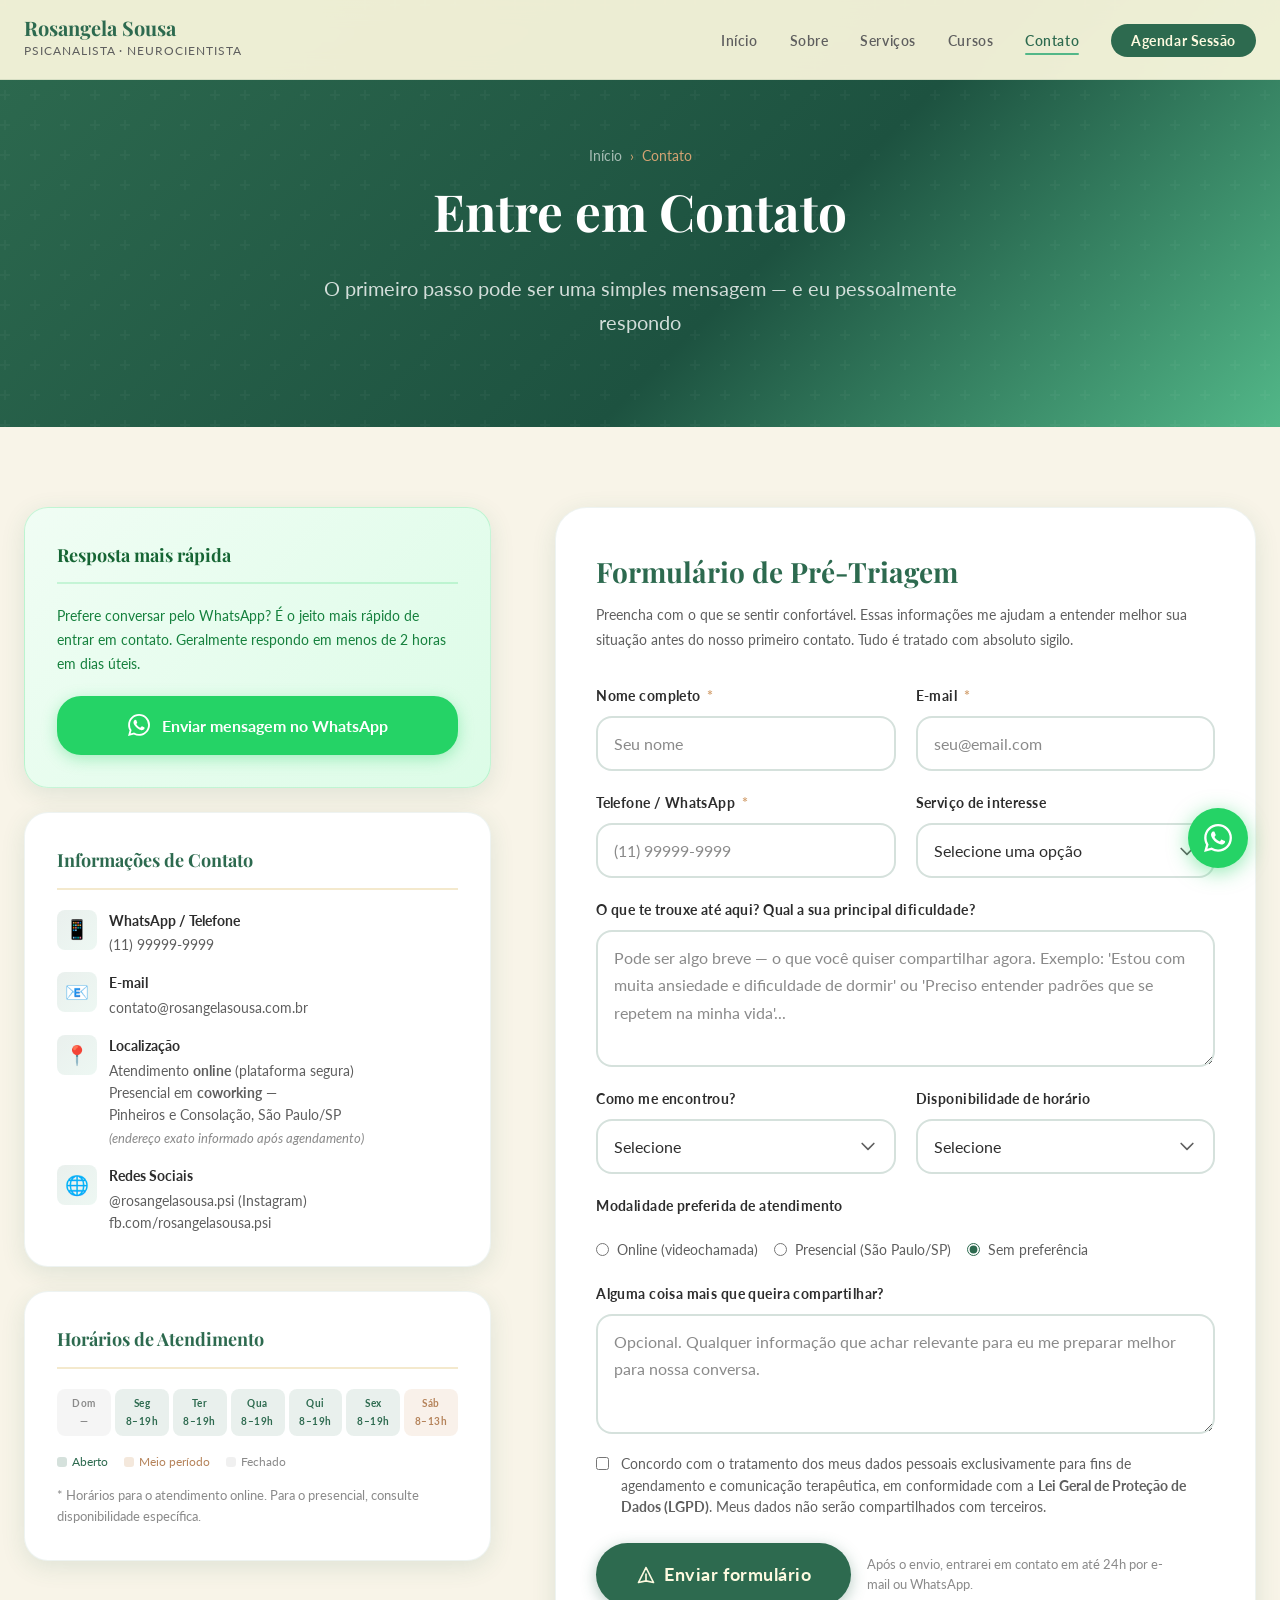
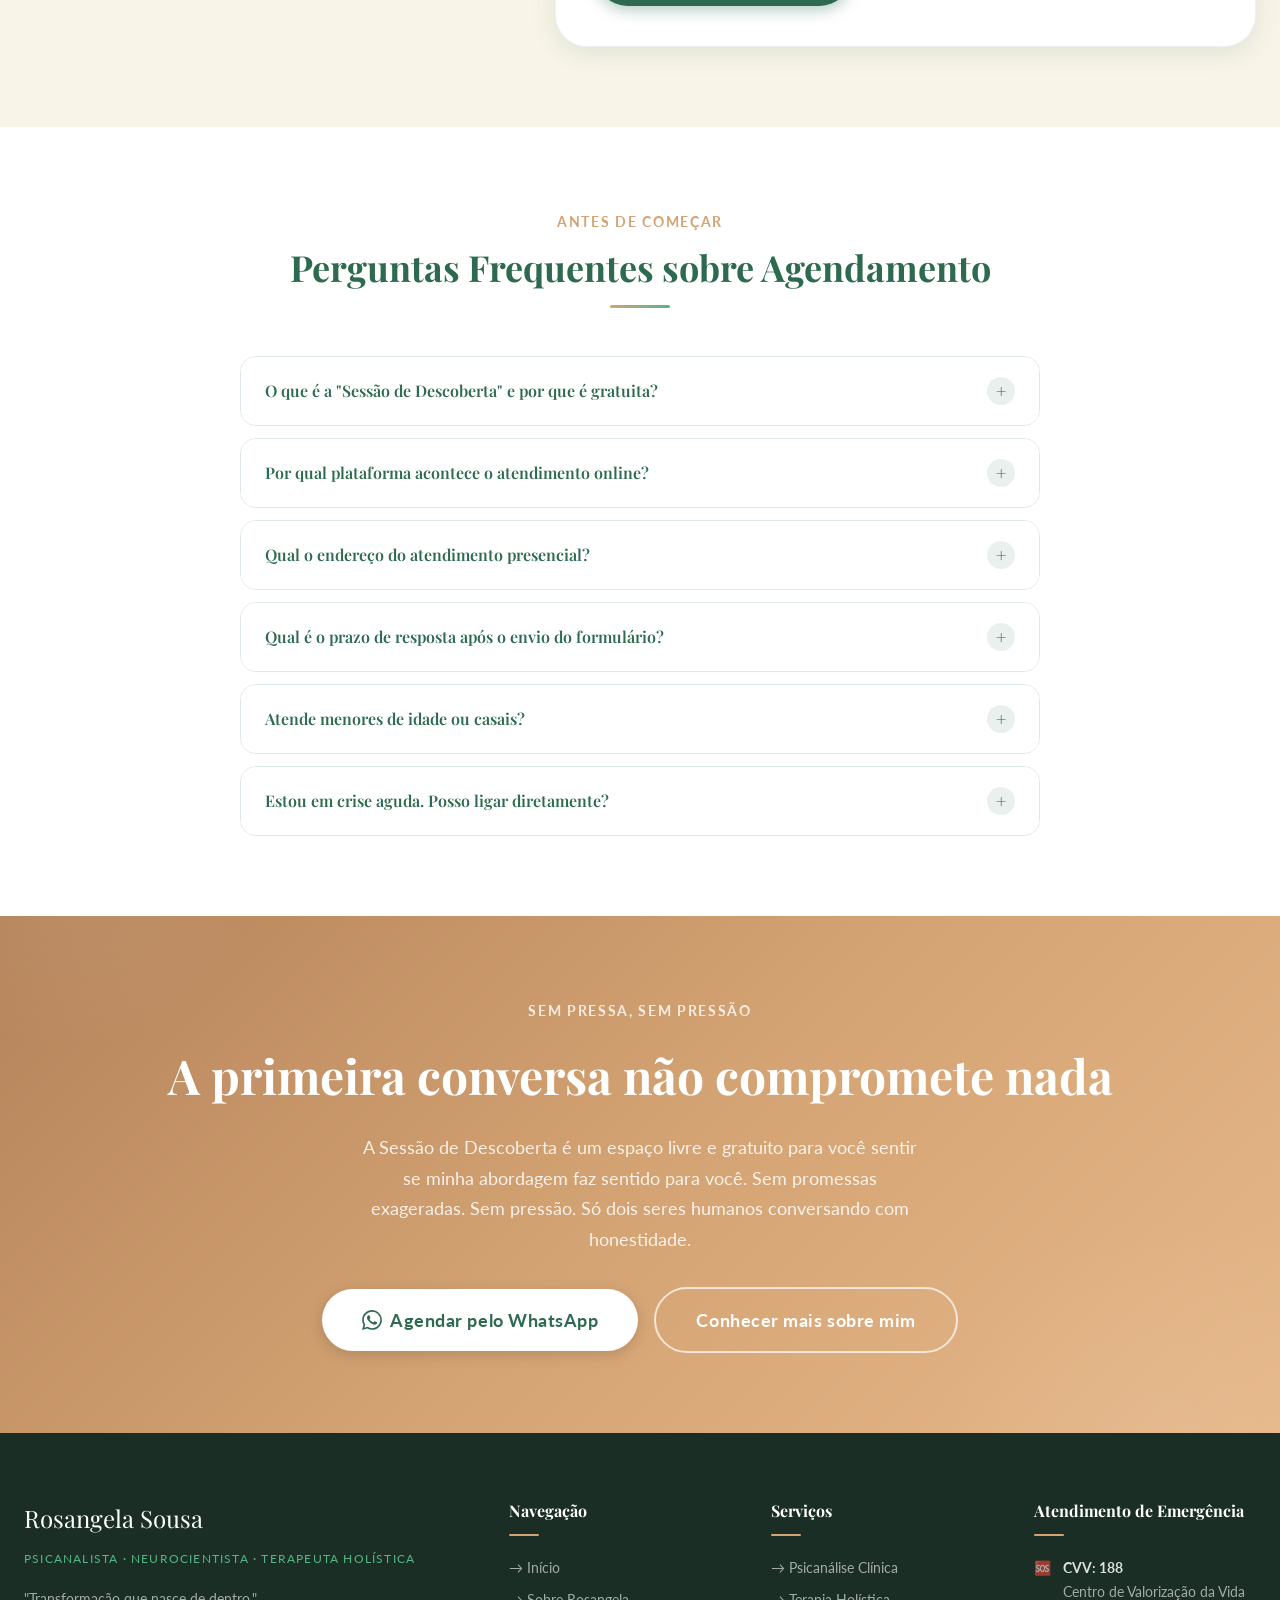
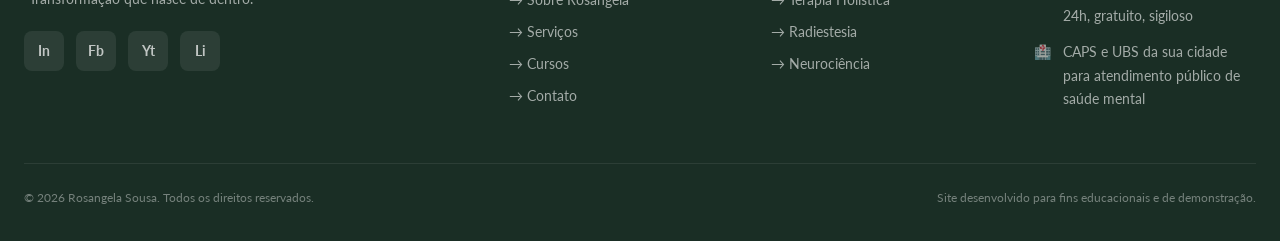
==== site/pages/contato.html @ 1aaafb17 "feat: projeto completo Rosangela Sousa Psicanalista - Proposta de atendimento: psicanálise, terapia " ====
<!DOCTYPE html>
<html lang="pt-BR">
<head>
  <meta charset="UTF-8" />
  <meta name="viewport" content="width=device-width, initial-scale=1.0" />

  <!-- SEO -->
  <title>Contato &amp; Agendamento — Rosangela Sousa Psicanalista</title>
  <meta name="description" content="Entre em contato com Rosangela Sousa para agendar sua sessão de descoberta gratuita. Atendimento online e presencial em São Paulo." />
  <meta name="keywords" content="contato psicanalista, agendar sessão, terapia online, terapia São Paulo, Rosangela Sousa contato" />

  <!-- Google Fonts -->
  <link rel="preconnect" href="https://fonts.googleapis.com" />
  <link rel="preconnect" href="https://fonts.gstatic.com" crossorigin />
  <link href="https://fonts.googleapis.com/css2?family=Playfair+Display:ital,wght@0,400;0,600;0,700;1,400;1,600&family=Lato:wght@300;400;700;900&display=swap" rel="stylesheet" />

  <!-- CSS -->
  <link rel="stylesheet" href="../css/styles.css" />

  <link rel="icon" type="image/svg+xml" href="data:image/svg+xml,<svg xmlns='http://www.w3.org/2000/svg' viewBox='0 0 100 100'><text y='.9em' font-size='90'>🌿</text></svg>" />

  <style>
    /* Estilos extras para página de contato */
    .contact-grid {
      display: grid;
      grid-template-columns: 1fr 1.5fr;
      gap: 4rem;
      align-items: start;
    }

    .contact-sidebar {
      position: sticky;
      top: calc(var(--navbar-height) + 2rem);
    }

    .contact-info-card {
      background: var(--color-white);
      border-radius: var(--radius-xl);
      padding: var(--space-8);
      box-shadow: var(--shadow-card);
      border: 1px solid rgba(45, 106, 79, 0.08);
      margin-bottom: 1.5rem;
    }

    .contact-info-card h3 {
      font-family: var(--font-heading);
      font-size: var(--text-lg);
      color: var(--color-emerald-dark);
      margin-bottom: var(--space-5);
      padding-bottom: var(--space-3);
      border-bottom: 2px solid var(--color-cream);
    }

    .contact-item {
      display: flex;
      align-items: flex-start;
      gap: var(--space-3);
      margin-bottom: var(--space-4);
      font-size: var(--text-sm);
      color: var(--color-text-secondary);
      line-height: 1.6;
    }

    .contact-item:last-child {
      margin-bottom: 0;
    }

    .contact-icon {
      width: 40px;
      height: 40px;
      min-width: 40px;
      background: linear-gradient(135deg, rgba(45,106,79,0.1), rgba(82,183,136,0.1));
      border-radius: var(--radius-md);
      display: flex;
      align-items: center;
      justify-content: center;
      font-size: 1.2rem;
    }

    .contact-item-content .label {
      font-weight: 700;
      color: var(--color-text-primary);
      font-size: var(--text-sm);
      margin-bottom: 2px;
    }

    .contact-item-content .value {
      font-size: var(--text-sm);
      color: var(--color-text-secondary);
    }

    .schedule-grid {
      display: grid;
      grid-template-columns: repeat(7, 1fr);
      gap: 4px;
      margin-top: 0.75rem;
    }

    .schedule-day-item {
      text-align: center;
      padding: 6px 4px;
      border-radius: var(--radius-md);
      font-size: 0.65rem;
      font-weight: 700;
      letter-spacing: 0.05em;
    }

    .schedule-day-item.open {
      background: rgba(45, 106, 79, 0.1);
      color: var(--color-emerald-dark);
    }

    .schedule-day-item.half {
      background: rgba(212, 163, 115, 0.15);
      color: var(--color-terracotta-dark);
    }

    .schedule-day-item.closed {
      background: rgba(0,0,0,0.04);
      color: var(--color-text-light);
    }

    .schedule-day-item.today {
      border: 2px solid var(--color-emerald-mid);
    }

    .whatsapp-direct-btn {
      display: flex;
      align-items: center;
      justify-content: center;
      gap: 0.75rem;
      width: 100%;
      padding: var(--space-4) var(--space-6);
      background: #25D366;
      color: white;
      border-radius: var(--radius-xl);
      font-weight: 700;
      font-size: var(--text-base);
      transition: all var(--transition-base);
      box-shadow: 0 4px 15px rgba(37,211,102,0.35);
    }

    .whatsapp-direct-btn:hover {
      background: #20b858;
      transform: translateY(-2px);
      box-shadow: 0 8px 25px rgba(37,211,102,0.5);
    }

    .form-wrapper {
      background: var(--color-white);
      border-radius: var(--radius-2xl);
      padding: var(--space-10);
      box-shadow: var(--shadow-card);
      border: 1px solid rgba(45, 106, 79, 0.08);
    }

    @media (max-width: 1024px) {
      .contact-grid {
        grid-template-columns: 1fr;
        gap: 2.5rem;
      }
      .contact-sidebar {
        position: static;
      }
    }
  </style>
</head>
<body>

<!-- NAVBAR -->
<nav class="navbar" role="navigation" aria-label="Navegação principal">
  <div class="container navbar-inner">
    <a href="../index.html" class="navbar-logo" aria-label="Rosangela Sousa - Início">
      <span class="logo-name">Rosangela Sousa</span>
      <span class="logo-title">Psicanalista · Neurocientista</span>
    </a>
    <ul class="navbar-menu" role="menubar">
      <li role="none"><a href="../index.html" class="navbar-link"        role="menuitem">Início</a></li>
      <li role="none"><a href="sobre.html"    class="navbar-link"        role="menuitem">Sobre</a></li>
      <li role="none"><a href="servicos.html" class="navbar-link"        role="menuitem">Serviços</a></li>
      <li role="none"><a href="cursos.html"   class="navbar-link"        role="menuitem">Cursos</a></li>
      <li role="none"><a href="contato.html"  class="navbar-link active" role="menuitem">Contato</a></li>
      <li role="none">
        <a href="#" class="navbar-link navbar-cta"
           data-whatsapp="Olá, Rosangela! Gostaria de agendar minha sessão gratuita."
           target="_blank" rel="noopener" role="menuitem">Agendar Sessão</a>
      </li>
    </ul>
    <button class="navbar-toggle" aria-label="Abrir menu" aria-expanded="false">
      <span></span><span></span><span></span>
    </button>
  </div>
</nav>


<!-- HERO -->
<header class="page-hero" aria-label="Contato">
  <div class="container page-hero-inner">
    <nav class="breadcrumb" aria-label="Trilha de navegação">
      <a href="../index.html">Início</a>
      <span aria-hidden="true">›</span>
      <span aria-current="page">Contato</span>
    </nav>
    <h1>Entre em Contato</h1>
    <p>O primeiro passo pode ser uma simples mensagem — e eu pessoalmente respondo</p>
  </div>
</header>


<!-- ╔══════════════════════════════════════╗
     ║  ÁREA DE CONTATO PRINCIPAL          ║
     ╚══════════════════════════════════════╝ -->
<section class="section bg-alt" aria-label="Formulário de contato e informações">
  <div class="container">
    <div class="contact-grid">

      <!-- Sidebar com informações -->
      <aside class="contact-sidebar fade-in-left" aria-label="Informações de contato">

        <!-- WhatsApp direto -->
        <div class="contact-info-card" style="background: linear-gradient(135deg, #f0fdf4, #dcfce7); border-color: rgba(37,211,102,0.2);">
          <h3 style="color: #166534; border-bottom-color: rgba(37,211,102,0.2);">Resposta mais rápida</h3>
          <p style="font-size: 0.875rem; color: #15803d; margin-bottom: 1.25rem; line-height: 1.7;">
            Prefere conversar pelo WhatsApp? É o jeito mais rápido de entrar em contato.
            Geralmente respondo em menos de 2 horas em dias úteis.
          </p>
          <a href="#"
             class="whatsapp-direct-btn"
             data-whatsapp="Olá, Rosangela! Encontrei seu site e gostaria de conversar sobre agendamento."
             target="_blank" rel="noopener"
             aria-label="Enviar mensagem pelo WhatsApp">
            <svg width="22" height="22" fill="currentColor" viewBox="0 0 24 24" aria-hidden="true">
              <path d="M17.472 14.382c-.297-.149-1.758-.867-2.03-.967-.273-.099-.471-.148-.67.15-.197.297-.767.966-.94 1.164-.173.199-.347.223-.644.075-.297-.15-1.255-.463-2.39-1.475-.883-.788-1.48-1.761-1.653-2.059-.173-.297-.018-.458.13-.606.134-.133.298-.347.446-.52.149-.174.198-.298.298-.497.099-.198.05-.371-.025-.52-.075-.149-.669-1.612-.916-2.207-.242-.579-.487-.5-.669-.51-.173-.008-.371-.01-.57-.01-.198 0-.52.074-.792.372-.272.297-1.04 1.016-1.04 2.479 0 1.462 1.065 2.875 1.213 3.074.149.198 2.096 3.2 5.077 4.487.709.306 1.262.489 1.694.625.712.227 1.36.195 1.871.118.571-.085 1.758-.719 2.006-1.413.248-.694.248-1.289.173-1.413-.074-.124-.272-.198-.57-.347m-5.421 7.403h-.004a9.87 9.87 0 01-5.031-1.378l-.361-.214-3.741.982.998-3.648-.235-.374a9.86 9.86 0 01-1.51-5.26c.001-5.45 4.436-9.884 9.888-9.884 2.64 0 5.122 1.03 6.988 2.898a9.825 9.825 0 012.893 6.994c-.003 5.45-4.437 9.884-9.885 9.884m8.413-18.297A11.815 11.815 0 0012.05 0C5.495 0 .16 5.335.157 11.892c0 2.096.547 4.142 1.588 5.945L.057 24l6.305-1.654a11.882 11.882 0 005.683 1.448h.005c6.554 0 11.89-5.335 11.893-11.893a11.821 11.821 0 00-3.48-8.413z"/>
            </svg>
            Enviar mensagem no WhatsApp
          </a>
        </div>

        <!-- Informações de contato -->
        <div class="contact-info-card">
          <h3>Informações de Contato</h3>

          <div class="contact-item">
            <div class="contact-icon" aria-hidden="true">📱</div>
            <div class="contact-item-content">
              <p class="label">WhatsApp / Telefone</p>
              <p class="value">(11) 99999-9999</p>
            </div>
          </div>

          <div class="contact-item">
            <div class="contact-icon" aria-hidden="true">📧</div>
            <div class="contact-item-content">
              <p class="label">E-mail</p>
              <p class="value">contato@rosangelasousa.com.br</p>
            </div>
          </div>

          <div class="contact-item">
            <div class="contact-icon" aria-hidden="true">📍</div>
            <div class="contact-item-content">
              <p class="label">Localização</p>
              <p class="value">
                Atendimento <strong>online</strong> (plataforma segura)<br/>
                Presencial em <strong>coworking</strong> —<br/>
                Pinheiros e Consolação, São Paulo/SP<br/>
                <em style="font-size: 0.8rem; color: var(--color-text-light);">(endereço exato informado após agendamento)</em>
              </p>
            </div>
          </div>

          <div class="contact-item">
            <div class="contact-icon" aria-hidden="true">🌐</div>
            <div class="contact-item-content">
              <p class="label">Redes Sociais</p>
              <p class="value">@rosangelasousa.psi (Instagram)<br/>fb.com/rosangelasousa.psi</p>
            </div>
          </div>
        </div>

        <!-- Horários -->
        <div class="contact-info-card schedule-info" aria-label="Horários de atendimento">
          <h3>Horários de Atendimento</h3>

          <div class="schedule-grid" aria-label="Dias da semana">
            <div class="schedule-day-item closed" data-day="dom" aria-label="Domingo: fechado">Dom<br/>—</div>
            <div class="schedule-day-item open"   data-day="seg" aria-label="Segunda: aberto">Seg<br/>8–19h</div>
            <div class="schedule-day-item open"   data-day="ter" aria-label="Terça: aberto">Ter<br/>8–19h</div>
            <div class="schedule-day-item open"   data-day="qua" aria-label="Quarta: aberto">Qua<br/>8–19h</div>
            <div class="schedule-day-item open"   data-day="qui" aria-label="Quinta: aberto">Qui<br/>8–19h</div>
            <div class="schedule-day-item open"   data-day="sex" aria-label="Sexta: aberto">Sex<br/>8–19h</div>
            <div class="schedule-day-item half"   data-day="sab" aria-label="Sábado: meio período">Sáb<br/>8–13h</div>
          </div>

          <div style="margin-top: 1rem; display: flex; gap: 1rem; font-size: 0.75rem; flex-wrap: wrap;">
            <span style="display: flex; align-items: center; gap: 5px; color: var(--color-emerald-dark);">
              <span style="width: 10px; height: 10px; background: rgba(45,106,79,0.2); border-radius: 3px; display: inline-block;"></span>
              Aberto
            </span>
            <span style="display: flex; align-items: center; gap: 5px; color: var(--color-terracotta-dark);">
              <span style="width: 10px; height: 10px; background: rgba(212,163,115,0.25); border-radius: 3px; display: inline-block;"></span>
              Meio período
            </span>
            <span style="display: flex; align-items: center; gap: 5px; color: var(--color-text-light);">
              <span style="width: 10px; height: 10px; background: rgba(0,0,0,0.06); border-radius: 3px; display: inline-block;"></span>
              Fechado
            </span>
          </div>

          <p style="font-size: 0.8rem; color: var(--color-text-light); margin-top: 0.75rem;">
            * Horários para o atendimento online. Para o presencial, consulte disponibilidade específica.
          </p>
        </div>

      </aside>


      <!-- Formulário de pré-triagem -->
      <div class="fade-in-right">
        <div class="form-wrapper">
          <h2 style="font-family: var(--font-heading); font-size: 1.75rem; color: var(--color-emerald-dark); margin-bottom: 0.5rem;">
            Formulário de Pré-Triagem
          </h2>
          <p style="color: var(--color-text-secondary); font-size: 0.9rem; margin-bottom: 2rem; line-height: 1.7;">
            Preencha com o que se sentir confortável. Essas informações me ajudam a entender
            melhor sua situação antes do nosso primeiro contato. Tudo é tratado com absoluto sigilo.
          </p>

          <form class="contact-form" novalidate aria-label="Formulário de pré-triagem para agendamento">

            <div class="form-grid">

              <!-- Nome -->
              <div class="form-group">
                <label class="form-label" for="nome">
                  Nome completo <span class="required" aria-hidden="true">*</span>
                </label>
                <input
                  type="text"
                  id="nome"
                  name="nome"
                  class="form-input"
                  placeholder="Seu nome"
                  required
                  autocomplete="name"
                  aria-required="true"
                />
                <span class="form-error" role="alert">Por favor, informe seu nome.</span>
              </div>

              <!-- E-mail -->
              <div class="form-group">
                <label class="form-label" for="email">
                  E-mail <span class="required" aria-hidden="true">*</span>
                </label>
                <input
                  type="email"
                  id="email"
                  name="email"
                  class="form-input"
                  placeholder="seu@email.com"
                  required
                  autocomplete="email"
                  aria-required="true"
                />
                <span class="form-error" role="alert">Por favor, informe um e-mail válido.</span>
              </div>

              <!-- Telefone / WhatsApp -->
              <div class="form-group">
                <label class="form-label" for="telefone">
                  Telefone / WhatsApp <span class="required" aria-hidden="true">*</span>
                </label>
                <input
                  type="tel"
                  id="telefone"
                  name="telefone"
                  class="form-input"
                  placeholder="(11) 99999-9999"
                  required
                  autocomplete="tel"
                  aria-required="true"
                />
                <span class="form-error" role="alert">Informe um telefone com DDD válido.</span>
              </div>

              <!-- Serviço de interesse -->
              <div class="form-group">
                <label class="form-label" for="servico">
                  Serviço de interesse
                </label>
                <select id="servico" name="servico" class="form-select" aria-label="Selecione o serviço de interesse">
                  <option value="" disabled selected>Selecione uma opção</option>
                  <option value="psicanálise">Psicanálise Clínica</option>
                  <option value="terapia holística">Terapia Holística Integrativa</option>
                  <option value="radiestesia">Radiestesia Terapêutica</option>
                  <option value="neurociência aplicada">Neurociência Aplicada</option>
                  <option value="cursos">Cursos Online</option>
                  <option value="atendimento corporativo">Atendimento Corporativo</option>
                  <option value="não sei ainda">Ainda não sei — quero conversar</option>
                </select>
              </div>

              <!-- Principal dificuldade -->
              <div class="form-group full-width">
                <label class="form-label" for="dificuldade">
                  O que te trouxe até aqui? Qual a sua principal dificuldade?
                </label>
                <textarea
                  id="dificuldade"
                  name="dificuldade"
                  class="form-textarea"
                  placeholder="Pode ser algo breve — o que você quiser compartilhar agora. Exemplo: 'Estou com muita ansiedade e dificuldade de dormir' ou 'Preciso entender padrões que se repetem na minha vida'..."
                  rows="4"
                  aria-label="Descreva sua principal dificuldade ou o que trouxe você aqui"
                ></textarea>
              </div>

              <!-- Como me encontrou -->
              <div class="form-group">
                <label class="form-label" for="origem">
                  Como me encontrou?
                </label>
                <select id="origem" name="origem" class="form-select" aria-label="Como você encontrou a Rosangela Sousa">
                  <option value="" disabled selected>Selecione</option>
                  <option value="instagram">Instagram</option>
                  <option value="google">Google / pesquisa online</option>
                  <option value="indicação">Indicação de amigo/familiar</option>
                  <option value="indicação terapeuta">Indicação de outro terapeuta</option>
                  <option value="facebook">Facebook</option>
                  <option value="youtube">YouTube</option>
                  <option value="outro">Outro</option>
                </select>
              </div>

              <!-- Disponibilidade de horário -->
              <div class="form-group">
                <label class="form-label" for="disponibilidade">
                  Disponibilidade de horário
                </label>
                <select id="disponibilidade" name="disponibilidade" class="form-select" aria-label="Selecione sua disponibilidade de horário">
                  <option value="" disabled selected>Selecione</option>
                  <option value="manhã (8h–12h)">Manhã (8h–12h)</option>
                  <option value="tarde (13h–17h)">Tarde (13h–17h)</option>
                  <option value="fim de tarde (17h–19h)">Fim de tarde (17h–19h)</option>
                  <option value="sábado pela manhã">Sábado pela manhã</option>
                  <option value="flexível">Flexível / qualquer horário</option>
                </select>
              </div>

              <!-- Modalidade preferida -->
              <div class="form-group full-width">
                <label class="form-label" style="display: block; margin-bottom: 0.75rem;">
                  Modalidade preferida de atendimento
                </label>
                <div style="display: flex; gap: 1rem; flex-wrap: wrap;">
                  <label style="display: flex; align-items: center; gap: 0.5rem; cursor: pointer; font-size: 0.9rem; color: var(--color-text-secondary);">
                    <input type="radio" name="modalidade" value="online" style="accent-color: var(--color-emerald-dark);" />
                    Online (videochamada)
                  </label>
                  <label style="display: flex; align-items: center; gap: 0.5rem; cursor: pointer; font-size: 0.9rem; color: var(--color-text-secondary);">
                    <input type="radio" name="modalidade" value="presencial" style="accent-color: var(--color-emerald-dark);" />
                    Presencial (São Paulo/SP)
                  </label>
                  <label style="display: flex; align-items: center; gap: 0.5rem; cursor: pointer; font-size: 0.9rem; color: var(--color-text-secondary);">
                    <input type="radio" name="modalidade" value="sem preferência" style="accent-color: var(--color-emerald-dark);" checked />
                    Sem preferência
                  </label>
                </div>
              </div>

              <!-- Observações adicionais -->
              <div class="form-group full-width">
                <label class="form-label" for="observacoes">
                  Alguma coisa mais que queira compartilhar?
                </label>
                <textarea
                  id="observacoes"
                  name="observacoes"
                  class="form-textarea"
                  placeholder="Opcional. Qualquer informação que achar relevante para eu me preparar melhor para nossa conversa."
                  rows="3"
                  aria-label="Observações adicionais"
                ></textarea>
              </div>

              <!-- LGPD -->
              <div class="form-group full-width">
                <label style="display: flex; align-items: flex-start; gap: 0.75rem; cursor: pointer; font-size: 0.85rem; color: var(--color-text-secondary); line-height: 1.6;">
                  <input
                    type="checkbox"
                    name="lgpd"
                    id="lgpd"
                    required
                    style="margin-top: 3px; accent-color: var(--color-emerald-dark); flex-shrink: 0;"
                    aria-required="true"
                  />
                  <span>
                    Concordo com o tratamento dos meus dados pessoais exclusivamente para fins de
                    agendamento e comunicação terapêutica, em conformidade com a
                    <strong>Lei Geral de Proteção de Dados (LGPD)</strong>.
                    Meus dados não serão compartilhados com terceiros.
                  </span>
                </label>
              </div>

            </div><!-- /.form-grid -->

            <div style="margin-top: 1.5rem; display: flex; gap: 1rem; flex-wrap: wrap; align-items: center;">
              <button type="submit" class="btn btn-primary btn-lg">
                <svg width="20" height="20" fill="none" viewBox="0 0 24 24" stroke="currentColor" aria-hidden="true">
                  <path stroke-linecap="round" stroke-linejoin="round" stroke-width="2" d="M12 19l9 2-9-18-9 18 9-2zm0 0v-8"/>
                </svg>
                Enviar formulário
              </button>
              <p style="font-size: 0.8rem; color: var(--color-text-light); max-width: 300px; line-height: 1.5;">
                Após o envio, entrarei em contato em até 24h por e-mail ou WhatsApp.
              </p>
            </div>

            <!-- Mensagem de sucesso -->
            <div class="form-success-msg" role="status" aria-live="polite">
              <strong>Obrigada!</strong> Recebi sua mensagem e entrarei em contato em breve.
              Vou te encaminhar para o WhatsApp para já confirmarmos um horário.
            </div>

          </form>
        </div>
      </div>

    </div>
  </div>
</section>


<!-- ╔══════════════════════════════════════╗
     ║  FAQ DE AGENDAMENTO                 ║
     ╚══════════════════════════════════════╝ -->
<section class="faq-section section bg-white" aria-label="Perguntas frequentes sobre agendamento">
  <div class="container">

    <div class="section-header fade-in">
      <span class="section-label">Antes de começar</span>
      <h2 class="section-title">Perguntas Frequentes sobre Agendamento</h2>
    </div>

    <div class="faq-list fade-in" role="list">

      <div class="faq-item" role="listitem">
        <button class="faq-question" aria-expanded="false">
          O que é a "Sessão de Descoberta" e por que é gratuita?
          <span class="faq-icon" aria-hidden="true">+</span>
        </button>
        <div class="faq-answer" role="region">
          <div class="faq-answer-inner">
            A Sessão de Descoberta é um encontro inicial de 50 minutos — gratuito e sem compromisso —
            onde nos conhecemos, você me conta um pouco da sua história e o que te trouxe à terapia,
            e eu apresento minha abordagem. No final, decidimos juntos se faz sentido iniciar um processo.
            É gratuita porque acredito que a escolha do terapeuta deve ser genuína, não pressionada por
            uma primeira sessão paga.
          </div>
        </div>
      </div>

      <div class="faq-item" role="listitem">
        <button class="faq-question" aria-expanded="false">
          Por qual plataforma acontece o atendimento online?
          <span class="faq-icon" aria-hidden="true">+</span>
        </button>
        <div class="faq-answer" role="region">
          <div class="faq-answer-inner">
            Utilizo o Google Meet para atendimentos online — plataforma gratuita, segura,
            sem necessidade de instalação de aplicativo. Você recebe o link de acesso com
            24h de antecedência. Para sessões que envolvam práticas mais sensíveis, posso
            também utilizar o Zoom com sala privada e criptografada.
          </div>
        </div>
      </div>

      <div class="faq-item" role="listitem">
        <button class="faq-question" aria-expanded="false">
          Qual o endereço do atendimento presencial?
          <span class="faq-icon" aria-hidden="true">+</span>
        </button>
        <div class="faq-answer" role="region">
          <div class="faq-answer-inner">
            Atendo em salas de coworking terapêutico em dois locais:
            <strong>Pinheiros</strong> (próximo ao metrô Fradique Coutinho) e
            <strong>Consolação</strong> (próximo ao metrô Consolação). O endereço exato
            é confirmado no e-mail de confirmação após o agendamento, por questão de
            privacidade e segurança.
          </div>
        </div>
      </div>

      <div class="faq-item" role="listitem">
        <button class="faq-question" aria-expanded="false">
          Qual é o prazo de resposta após o envio do formulário?
          <span class="faq-icon" aria-hidden="true">+</span>
        </button>
        <div class="faq-answer" role="region">
          <div class="faq-answer-inner">
            Me comprometo a responder em até 24 horas em dias úteis. Geralmente a resposta
            é muito mais rápida — principalmente pelo WhatsApp. Se não receber resposta
            em 24h, verifique sua caixa de spam ou envie uma mensagem direta pelo WhatsApp.
          </div>
        </div>
      </div>

      <div class="faq-item" role="listitem">
        <button class="faq-question" aria-expanded="false">
          Atende menores de idade ou casais?
          <span class="faq-icon" aria-hidden="true">+</span>
        </button>
        <div class="faq-answer" role="region">
          <div class="faq-answer-inner">
            Atendo adolescentes a partir de 16 anos (com autorização dos responsáveis legais
            até os 18 anos). Para o atendimento de crianças até 15 anos, faço um trabalho
            de orientação parental ao invés de análise direta da criança.
            Não realizo atendimento de casais — foco no indivíduo. Posso indicar colegas
            especializados em terapia de casal quando necessário.
          </div>
        </div>
      </div>

      <div class="faq-item" role="listitem">
        <button class="faq-question" aria-expanded="false">
          Estou em crise aguda. Posso ligar diretamente?
          <span class="faq-icon" aria-hidden="true">+</span>
        </button>
        <div class="faq-answer" role="region">
          <div class="faq-answer-inner">
            Se estiver em situação de crise aguda com risco de vida, procure imediatamente
            o <strong>CVV — Centro de Valorização da Vida: 188</strong> (24h, gratuito) ou
            o pronto-socorro mais próximo. Para situações de urgência moderada,
            envie mensagem pelo WhatsApp marcando como urgente — costumo verificar
            mensagens fora do horário comercial em situações sinalizadas como emergência.
          </div>
        </div>
      </div>

    </div>

  </div>
</section>


<!-- ╔══════════════════════════════════════╗
     ║  CTA FINAL                          ║
     ╚══════════════════════════════════════╝ -->
<section class="cta-section section" aria-label="Agendar sessão">
  <div class="container">
    <div class="cta-inner fade-in">
      <span class="section-label" style="color: rgba(255,255,255,0.8);">Sem pressa, sem pressão</span>
      <h2>A primeira conversa não compromete nada</h2>
      <p>
        A Sessão de Descoberta é um espaço livre e gratuito para você sentir se
        minha abordagem faz sentido para você. Sem promessas exageradas. Sem pressão.
        Só dois seres humanos conversando com honestidade.
      </p>
      <div class="btn-group" style="justify-content: center;">
        <a href="#"
           class="btn btn-white btn-lg"
           data-whatsapp="Olá, Rosangela! Gostaria de agendar a sessão de descoberta gratuita. Quando você tem disponibilidade?"
           target="_blank" rel="noopener">
          <svg width="20" height="20" fill="currentColor" viewBox="0 0 24 24" aria-hidden="true"><path d="M17.472 14.382c-.297-.149-1.758-.867-2.03-.967-.273-.099-.471-.148-.67.15-.197.297-.767.966-.94 1.164-.173.199-.347.223-.644.075-.297-.15-1.255-.463-2.39-1.475-.883-.788-1.48-1.761-1.653-2.059-.173-.297-.018-.458.13-.606.134-.133.298-.347.446-.52.149-.174.198-.298.298-.497.099-.198.05-.371-.025-.52-.075-.149-.669-1.612-.916-2.207-.242-.579-.487-.5-.669-.51-.173-.008-.371-.01-.57-.01-.198 0-.52.074-.792.372-.272.297-1.04 1.016-1.04 2.479 0 1.462 1.065 2.875 1.213 3.074.149.198 2.096 3.2 5.077 4.487.709.306 1.262.489 1.694.625.712.227 1.36.195 1.871.118.571-.085 1.758-.719 2.006-1.413.248-.694.248-1.289.173-1.413-.074-.124-.272-.198-.57-.347m-5.421 7.403h-.004a9.87 9.87 0 01-5.031-1.378l-.361-.214-3.741.982.998-3.648-.235-.374a9.86 9.86 0 01-1.51-5.26c.001-5.45 4.436-9.884 9.888-9.884 2.64 0 5.122 1.03 6.988 2.898a9.825 9.825 0 012.893 6.994c-.003 5.45-4.437 9.884-9.885 9.884m8.413-18.297A11.815 11.815 0 0012.05 0C5.495 0 .16 5.335.157 11.892c0 2.096.547 4.142 1.588 5.945L.057 24l6.305-1.654a11.882 11.882 0 005.683 1.448h.005c6.554 0 11.89-5.335 11.893-11.893a11.821 11.821 0 00-3.48-8.413z"/></svg>
          Agendar pelo WhatsApp
        </a>
        <a href="sobre.html" class="btn btn-outline-white btn-lg">
          Conhecer mais sobre mim
        </a>
      </div>
    </div>
  </div>
</section>


<!-- FOOTER -->
<footer class="footer" role="contentinfo">
  <div class="container">
    <div class="footer-grid">
      <div class="footer-brand">
        <p class="logo-name">Rosangela Sousa</p>
        <p class="logo-title">Psicanalista · Neurocientista · Terapeuta Holística</p>
        <p>"Transformação que nasce de dentro."</p>
        <div class="footer-social" aria-label="Redes sociais">
          <a href="#" class="social-link" aria-label="Instagram">In</a>
          <a href="#" class="social-link" aria-label="Facebook">Fb</a>
          <a href="#" class="social-link" aria-label="YouTube">Yt</a>
          <a href="#" class="social-link" aria-label="LinkedIn">Li</a>
        </div>
      </div>
      <nav class="footer-col" aria-label="Navegação do rodapé">
        <h4>Navegação</h4>
        <ul class="footer-links">
          <li><a href="../index.html" class="footer-link">→ Início</a></li>
          <li><a href="sobre.html"    class="footer-link">→ Sobre Rosangela</a></li>
          <li><a href="servicos.html" class="footer-link">→ Serviços</a></li>
          <li><a href="cursos.html"   class="footer-link">→ Cursos</a></li>
          <li><a href="contato.html"  class="footer-link">→ Contato</a></li>
        </ul>
      </nav>
      <div class="footer-col">
        <h4>Serviços</h4>
        <ul class="footer-links">
          <li><a href="servicos.html#psicanalise"  class="footer-link">→ Psicanálise Clínica</a></li>
          <li><a href="servicos.html#holistica"    class="footer-link">→ Terapia Holística</a></li>
          <li><a href="servicos.html#radiestesia"  class="footer-link">→ Radiestesia</a></li>
          <li><a href="servicos.html#neurociencia" class="footer-link">→ Neurociência</a></li>
        </ul>
      </div>
      <div class="footer-col">
        <h4>Atendimento de Emergência</h4>
        <div class="footer-contact-item">
          <span>🆘</span>
          <span><strong style="color: rgba(255,255,255,0.85);">CVV: 188</strong><br/>Centro de Valorização da Vida<br/>24h, gratuito, sigiloso</span>
        </div>
        <div class="footer-contact-item">
          <span>🏥</span>
          <span>CAPS e UBS da sua cidade para atendimento público de saúde mental</span>
        </div>
      </div>
    </div>
    <hr class="footer-divider" />
    <div class="footer-bottom">
      <p>© 2026 Rosangela Sousa. Todos os direitos reservados.</p>
      <p>Site desenvolvido para fins educacionais e de demonstração.</p>
    </div>
  </div>
</footer>

<!-- Elementos flutuantes -->
<div class="whatsapp-float" aria-label="WhatsApp">
  <span class="whatsapp-tooltip">Fale comigo agora</span>
  <a href="#" class="whatsapp-btn"
     data-whatsapp="Olá, Rosangela! Gostaria de conversar sobre atendimento."
     target="_blank" rel="noopener" aria-label="WhatsApp">
    <svg width="28" height="28" fill="white" viewBox="0 0 24 24" aria-hidden="true"><path d="M17.472 14.382c-.297-.149-1.758-.867-2.03-.967-.273-.099-.471-.148-.67.15-.197.297-.767.966-.94 1.164-.173.199-.347.223-.644.075-.297-.15-1.255-.463-2.39-1.475-.883-.788-1.48-1.761-1.653-2.059-.173-.297-.018-.458.13-.606.134-.133.298-.347.446-.52.149-.174.198-.298.298-.497.099-.198.05-.371-.025-.52-.075-.149-.669-1.612-.916-2.207-.242-.579-.487-.5-.669-.51-.173-.008-.371-.01-.57-.01-.198 0-.52.074-.792.372-.272.297-1.04 1.016-1.04 2.479 0 1.462 1.065 2.875 1.213 3.074.149.198 2.096 3.2 5.077 4.487.709.306 1.262.489 1.694.625.712.227 1.36.195 1.871.118.571-.085 1.758-.719 2.006-1.413.248-.694.248-1.289.173-1.413-.074-.124-.272-.198-.57-.347m-5.421 7.403h-.004a9.87 9.87 0 01-5.031-1.378l-.361-.214-3.741.982.998-3.648-.235-.374a9.86 9.86 0 01-1.51-5.26c.001-5.45 4.436-9.884 9.888-9.884 2.64 0 5.122 1.03 6.988 2.898a9.825 9.825 0 012.893 6.994c-.003 5.45-4.437 9.884-9.885 9.884m8.413-18.297A11.815 11.815 0 0012.05 0C5.495 0 .16 5.335.157 11.892c0 2.096.547 4.142 1.588 5.945L.057 24l6.305-1.654a11.882 11.882 0 005.683 1.448h.005c6.554 0 11.89-5.335 11.893-11.893a11.821 11.821 0 00-3.48-8.413z"/></svg>
  </a>
</div>

<button class="back-to-top" aria-label="Voltar ao topo">
  <svg width="20" height="20" fill="none" viewBox="0 0 24 24" stroke="currentColor" aria-hidden="true">
    <path stroke-linecap="round" stroke-linejoin="round" stroke-width="2" d="M5 10l7-7m0 0l7 7m-7-7v18"/>
  </svg>
</button>

<script src="../js/main.js"></script>
</body>
</html>
---- site/css/styles.css ----
/* ============================================================
   ROSANGELA SOUSA PSICANALISTA — Folha de Estilos Principal
   Versão: 1.0 | Paleta: Verde Esmeralda + Creme + Terracota
   ============================================================ */

/* ─────────────────────────────────────────
   1. CSS RESET MODERNO
───────────────────────────────────────── */
*, *::before, *::after {
  box-sizing: border-box;
  margin: 0;
  padding: 0;
}

html {
  font-size: 16px;
  scroll-behavior: smooth;
  -webkit-text-size-adjust: 100%;
}

body {
  font-family: 'Lato', sans-serif;
  color: var(--color-text-primary);
  background-color: var(--color-bg);
  line-height: 1.7;
  overflow-x: hidden;
}

img, picture, video, canvas, svg {
  display: block;
  max-width: 100%;
}

input, button, textarea, select {
  font: inherit;
}

p, h1, h2, h3, h4, h5, h6 {
  overflow-wrap: break-word;
}

ul, ol {
  list-style: none;
}

a {
  text-decoration: none;
  color: inherit;
}

button {
  cursor: pointer;
  border: none;
  background: none;
}

/* ─────────────────────────────────────────
   2. VARIÁVEIS CSS (DESIGN TOKENS)
───────────────────────────────────────── */
:root {
  /* Cores principais */
  --color-emerald-dark:   #2D6A4F;
  --color-emerald-mid:    #52B788;
  --color-emerald-light:  #95D5B2;
  --color-cream:          #F4E9CD;
  --color-terracotta:     #D4A373;
  --color-terracotta-dark: #B5835A;
  --color-bg:             #FEFAE0;
  --color-bg-alt:         #F8F4E8;
  --color-white:          #FFFFFF;

  /* Cores de texto */
  --color-text-primary:   #2D2D2D;
  --color-text-secondary: #5F5F5F;
  --color-text-light:     #8A8A8A;
  --color-text-white:     #FEFAE0;

  /* Tipografia */
  --font-heading:  'Playfair Display', Georgia, serif;
  --font-body:     'Lato', 'Helvetica Neue', Arial, sans-serif;

  /* Tamanhos de fonte */
  --text-xs:    0.75rem;    /* 12px */
  --text-sm:    0.875rem;   /* 14px */
  --text-base:  1rem;       /* 16px */
  --text-lg:    1.125rem;   /* 18px */
  --text-xl:    1.25rem;    /* 20px */
  --text-2xl:   1.5rem;     /* 24px */
  --text-3xl:   1.875rem;   /* 30px */
  --text-4xl:   2.25rem;    /* 36px */
  --text-5xl:   3rem;       /* 48px */
  --text-6xl:   3.75rem;    /* 60px */

  /* Espaçamentos */
  --space-1:    0.25rem;
  --space-2:    0.5rem;
  --space-3:    0.75rem;
  --space-4:    1rem;
  --space-5:    1.25rem;
  --space-6:    1.5rem;
  --space-8:    2rem;
  --space-10:   2.5rem;
  --space-12:   3rem;
  --space-16:   4rem;
  --space-20:   5rem;
  --space-24:   6rem;
  --space-32:   8rem;

  /* Border radius */
  --radius-sm:   4px;
  --radius-md:   8px;
  --radius-lg:   16px;
  --radius-xl:   24px;
  --radius-2xl:  32px;
  --radius-full: 9999px;

  /* Sombras */
  --shadow-sm:  0 1px 3px rgba(0,0,0,0.08), 0 1px 2px rgba(0,0,0,0.04);
  --shadow-md:  0 4px 12px rgba(0,0,0,0.10), 0 2px 6px rgba(0,0,0,0.06);
  --shadow-lg:  0 10px 30px rgba(0,0,0,0.12), 0 4px 10px rgba(0,0,0,0.06);
  --shadow-xl:  0 20px 50px rgba(0,0,0,0.15), 0 8px 20px rgba(0,0,0,0.08);
  --shadow-card: 0 6px 24px rgba(45, 106, 79, 0.12);

  /* Transições */
  --transition-fast:   150ms ease;
  --transition-base:   300ms ease;
  --transition-slow:   500ms ease;

  /* Largura máxima */
  --container-sm:  640px;
  --container-md:  768px;
  --container-lg:  1024px;
  --container-xl:  1280px;

  /* Navbar */
  --navbar-height: 80px;
}

/* ─────────────────────────────────────────
   3. UTILITÁRIOS BASE
───────────────────────────────────────── */
.container {
  width: 100%;
  max-width: var(--container-xl);
  margin: 0 auto;
  padding: 0 var(--space-6);
}

.section {
  padding: var(--space-20) 0;
}

.section-sm {
  padding: var(--space-12) 0;
}

.section-lg {
  padding: var(--space-32) 0;
}

/* Backgrounds alternativos */
.bg-white     { background-color: var(--color-white); }
.bg-alt       { background-color: var(--color-bg-alt); }
.bg-cream     { background-color: var(--color-cream); }
.bg-emerald   { background-color: var(--color-emerald-dark); }
.bg-gradient  {
  background: linear-gradient(135deg, var(--color-emerald-dark) 0%, var(--color-emerald-mid) 60%, #74C69D 100%);
}

/* Textos */
.text-center  { text-align: center; }
.text-left    { text-align: left; }
.text-white   { color: var(--color-text-white); }
.text-emerald { color: var(--color-emerald-dark); }
.text-terra   { color: var(--color-terracotta); }

/* Visibilidade para animação */
.fade-in {
  opacity: 0;
  transform: translateY(30px);
  transition: opacity var(--transition-slow), transform var(--transition-slow);
}

.fade-in.visible {
  opacity: 1;
  transform: translateY(0);
}

.fade-in-left {
  opacity: 0;
  transform: translateX(-40px);
  transition: opacity var(--transition-slow), transform var(--transition-slow);
}

.fade-in-left.visible {
  opacity: 1;
  transform: translateX(0);
}

.fade-in-right {
  opacity: 0;
  transform: translateX(40px);
  transition: opacity var(--transition-slow), transform var(--transition-slow);
}

.fade-in-right.visible {
  opacity: 1;
  transform: translateX(0);
}

/* ─────────────────────────────────────────
   4. TIPOGRAFIA
───────────────────────────────────────── */
.section-label {
  display: inline-block;
  font-family: var(--font-body);
  font-size: var(--text-sm);
  font-weight: 700;
  letter-spacing: 0.12em;
  text-transform: uppercase;
  color: var(--color-terracotta);
  margin-bottom: var(--space-3);
}

.section-title {
  font-family: var(--font-heading);
  font-size: var(--text-4xl);
  font-weight: 700;
  line-height: 1.2;
  color: var(--color-emerald-dark);
  margin-bottom: var(--space-4);
}

.section-subtitle {
  font-size: var(--text-lg);
  color: var(--color-text-secondary);
  max-width: 640px;
  margin: 0 auto var(--space-12);
  line-height: 1.8;
}

.section-header {
  text-align: center;
  margin-bottom: var(--space-12);
}

.section-header .section-subtitle {
  margin-bottom: 0;
}

/* Decorador de título */
.section-title::after {
  content: '';
  display: block;
  width: 60px;
  height: 3px;
  background: linear-gradient(90deg, var(--color-terracotta), var(--color-emerald-mid));
  margin-top: var(--space-4);
  border-radius: var(--radius-full);
}

.section-header .section-title::after {
  margin: var(--space-4) auto 0;
}

/* ─────────────────────────────────────────
   5. BOTÕES
───────────────────────────────────────── */
.btn {
  display: inline-flex;
  align-items: center;
  justify-content: center;
  gap: var(--space-2);
  padding: var(--space-3) var(--space-8);
  border-radius: var(--radius-full);
  font-family: var(--font-body);
  font-size: var(--text-base);
  font-weight: 700;
  letter-spacing: 0.03em;
  transition: all var(--transition-base);
  white-space: nowrap;
  cursor: pointer;
}

.btn-primary {
  background: var(--color-emerald-dark);
  color: var(--color-text-white);
  box-shadow: 0 4px 15px rgba(45, 106, 79, 0.35);
}

.btn-primary:hover {
  background: #1f4f3a;
  transform: translateY(-2px);
  box-shadow: 0 8px 25px rgba(45, 106, 79, 0.45);
}

.btn-secondary {
  background: transparent;
  color: var(--color-emerald-dark);
  border: 2px solid var(--color-emerald-dark);
}

.btn-secondary:hover {
  background: var(--color-emerald-dark);
  color: var(--color-text-white);
  transform: translateY(-2px);
}

.btn-white {
  background: var(--color-white);
  color: var(--color-emerald-dark);
  box-shadow: 0 4px 15px rgba(0,0,0,0.15);
}

.btn-white:hover {
  background: var(--color-cream);
  transform: translateY(-2px);
  box-shadow: 0 8px 25px rgba(0,0,0,0.2);
}

.btn-outline-white {
  background: transparent;
  color: var(--color-white);
  border: 2px solid rgba(255,255,255,0.7);
}

.btn-outline-white:hover {
  background: rgba(255,255,255,0.15);
  border-color: var(--color-white);
  transform: translateY(-2px);
}

.btn-terra {
  background: var(--color-terracotta);
  color: var(--color-white);
  box-shadow: 0 4px 15px rgba(212, 163, 115, 0.4);
}

.btn-terra:hover {
  background: var(--color-terracotta-dark);
  transform: translateY(-2px);
  box-shadow: 0 8px 25px rgba(212, 163, 115, 0.5);
}

.btn-lg {
  padding: var(--space-4) var(--space-10);
  font-size: var(--text-lg);
}

.btn-sm {
  padding: var(--space-2) var(--space-5);
  font-size: var(--text-sm);
}

.btn-group {
  display: flex;
  gap: var(--space-4);
  flex-wrap: wrap;
  align-items: center;
}

/* ─────────────────────────────────────────
   6. NAVBAR
───────────────────────────────────────── */
.navbar {
  position: fixed;
  top: 0;
  left: 0;
  right: 0;
  z-index: 1000;
  height: var(--navbar-height);
  background: rgba(254, 250, 224, 0.92);
  backdrop-filter: blur(12px);
  -webkit-backdrop-filter: blur(12px);
  border-bottom: 1px solid rgba(45, 106, 79, 0.12);
  transition: all var(--transition-base);
}

.navbar.scrolled {
  background: rgba(254, 250, 224, 0.98);
  box-shadow: var(--shadow-md);
  height: 68px;
}

.navbar-inner {
  display: flex;
  align-items: center;
  justify-content: space-between;
  height: 100%;
}

/* Logo */
.navbar-logo {
  display: flex;
  flex-direction: column;
  gap: 2px;
}

.navbar-logo .logo-name {
  font-family: var(--font-heading);
  font-size: var(--text-xl);
  font-weight: 700;
  color: var(--color-emerald-dark);
  line-height: 1.1;
}

.navbar-logo .logo-title {
  font-size: var(--text-xs);
  font-weight: 400;
  color: var(--color-text-secondary);
  letter-spacing: 0.08em;
  text-transform: uppercase;
}

/* Links de navegação */
.navbar-menu {
  display: flex;
  align-items: center;
  gap: var(--space-8);
}

.navbar-link {
  font-size: var(--text-sm);
  font-weight: 600;
  color: var(--color-text-secondary);
  letter-spacing: 0.04em;
  position: relative;
  padding-bottom: 2px;
  transition: color var(--transition-fast);
}

.navbar-link::after {
  content: '';
  position: absolute;
  bottom: -4px;
  left: 0;
  width: 0;
  height: 2px;
  background: var(--color-emerald-mid);
  border-radius: var(--radius-full);
  transition: width var(--transition-base);
}

.navbar-link:hover,
.navbar-link.active {
  color: var(--color-emerald-dark);
}

.navbar-link:hover::after,
.navbar-link.active::after {
  width: 100%;
}

.navbar-cta {
  background: var(--color-emerald-dark);
  color: var(--color-text-white) !important;
  padding: var(--space-2) var(--space-5);
  border-radius: var(--radius-full);
  font-size: var(--text-sm);
  font-weight: 700;
  transition: all var(--transition-base);
}

.navbar-cta:hover {
  background: #1f4f3a;
  transform: translateY(-1px);
  box-shadow: 0 4px 12px rgba(45, 106, 79, 0.35);
}

.navbar-cta::after { display: none; }

/* Hamburguer (mobile) */
.navbar-toggle {
  display: none;
  flex-direction: column;
  gap: 5px;
  width: 30px;
  cursor: pointer;
  padding: var(--space-2);
}

.navbar-toggle span {
  display: block;
  height: 2px;
  background: var(--color-emerald-dark);
  border-radius: var(--radius-full);
  transition: all var(--transition-base);
}

.navbar-toggle.open span:nth-child(1) {
  transform: translateY(7px) rotate(45deg);
}

.navbar-toggle.open span:nth-child(2) {
  opacity: 0;
  transform: scaleX(0);
}

.navbar-toggle.open span:nth-child(3) {
  transform: translateY(-7px) rotate(-45deg);
}

/* ─────────────────────────────────────────
   7. HERO SECTION
───────────────────────────────────────── */
.hero {
  position: relative;
  min-height: 100vh;
  display: flex;
  align-items: center;
  padding-top: var(--navbar-height);
  overflow: hidden;
}

.hero-bg {
  position: absolute;
  inset: 0;
  background: linear-gradient(
    135deg,
    var(--color-emerald-dark) 0%,
    #1d5240 30%,
    var(--color-emerald-mid) 70%,
    #74C69D 100%
  );
  z-index: 0;
}

/* Efeito orgânico de fundo */
.hero-bg::before {
  content: '';
  position: absolute;
  top: -20%;
  right: -10%;
  width: 600px;
  height: 600px;
  background: radial-gradient(circle, rgba(244, 233, 205, 0.12) 0%, transparent 70%);
  border-radius: 50%;
}

.hero-bg::after {
  content: '';
  position: absolute;
  bottom: -10%;
  left: -5%;
  width: 400px;
  height: 400px;
  background: radial-gradient(circle, rgba(212, 163, 115, 0.1) 0%, transparent 70%);
  border-radius: 50%;
}

.hero-content {
  position: relative;
  z-index: 1;
  display: grid;
  grid-template-columns: 1fr 1fr;
  gap: var(--space-16);
  align-items: center;
  padding: var(--space-20) 0;
}

.hero-text .badge {
  display: inline-flex;
  align-items: center;
  gap: var(--space-2);
  background: rgba(255,255,255,0.15);
  color: var(--color-cream);
  font-size: var(--text-sm);
  font-weight: 600;
  letter-spacing: 0.08em;
  padding: var(--space-2) var(--space-4);
  border-radius: var(--radius-full);
  border: 1px solid rgba(255,255,255,0.25);
  margin-bottom: var(--space-5);
}

.hero-title {
  font-family: var(--font-heading);
  font-size: clamp(2.5rem, 5vw, 4.5rem);
  font-weight: 700;
  line-height: 1.1;
  color: var(--color-white);
  margin-bottom: var(--space-4);
}

.hero-title span {
  color: var(--color-terracotta);
  display: block;
}

.hero-subtitle {
  font-size: var(--text-xl);
  color: rgba(244, 233, 205, 0.85);
  font-style: italic;
  font-family: var(--font-heading);
  margin-bottom: var(--space-5);
  letter-spacing: 0.02em;
}

.hero-description {
  font-size: var(--text-lg);
  color: rgba(255,255,255,0.8);
  line-height: 1.8;
  margin-bottom: var(--space-8);
  max-width: 540px;
}

.hero-tags {
  display: flex;
  flex-wrap: wrap;
  gap: var(--space-2);
  margin-bottom: var(--space-8);
}

.hero-tag {
  background: rgba(255,255,255,0.12);
  color: rgba(255,255,255,0.9);
  font-size: var(--text-sm);
  padding: var(--space-1) var(--space-3);
  border-radius: var(--radius-full);
  border: 1px solid rgba(255,255,255,0.2);
}

/* Imagem hero (placeholder) */
.hero-visual {
  display: flex;
  justify-content: center;
  align-items: center;
}

.hero-photo-wrapper {
  position: relative;
  width: 420px;
  height: 520px;
}

.hero-photo-placeholder {
  width: 100%;
  height: 100%;
  background: linear-gradient(160deg, rgba(255,255,255,0.15) 0%, rgba(255,255,255,0.05) 100%);
  border-radius: 60% 40% 55% 45% / 50% 60% 40% 50%;
  border: 2px solid rgba(255,255,255,0.2);
  display: flex;
  flex-direction: column;
  align-items: center;
  justify-content: center;
  gap: var(--space-4);
  color: rgba(255,255,255,0.6);
  font-size: var(--text-sm);
  text-align: center;
  padding: var(--space-8);
  backdrop-filter: blur(5px);
}

.hero-photo-placeholder svg {
  margin: 0 auto;
  opacity: 0.7;
}

.hero-decoration {
  position: absolute;
  bottom: -20px;
  right: -20px;
  width: 120px;
  height: 120px;
  border: 3px solid rgba(212, 163, 115, 0.5);
  border-radius: 50%;
  animation: float 6s ease-in-out infinite;
}

.hero-decoration-2 {
  position: absolute;
  top: -15px;
  left: -15px;
  width: 80px;
  height: 80px;
  border: 2px solid rgba(255,255,255,0.3);
  border-radius: 50%;
  animation: float 8s ease-in-out infinite reverse;
}

@keyframes float {
  0%, 100% { transform: translateY(0px) rotate(0deg); }
  50%       { transform: translateY(-15px) rotate(5deg); }
}

/* Scroll indicator */
.hero-scroll {
  position: absolute;
  bottom: var(--space-8);
  left: 50%;
  transform: translateX(-50%);
  display: flex;
  flex-direction: column;
  align-items: center;
  gap: var(--space-2);
  color: rgba(255,255,255,0.6);
  font-size: var(--text-xs);
  letter-spacing: 0.1em;
  z-index: 1;
  animation: bounce 2s ease-in-out infinite;
}

.hero-scroll-line {
  width: 1px;
  height: 50px;
  background: linear-gradient(to bottom, rgba(255,255,255,0.6), transparent);
}

@keyframes bounce {
  0%, 100% { transform: translateX(-50%) translateY(0); }
  50%       { transform: translateX(-50%) translateY(8px); }
}

/* ─────────────────────────────────────────
   8. SOBRE RESUMO (HOME)
───────────────────────────────────────── */
.sobre-resumo {
  background: var(--color-white);
}

.sobre-resumo-grid {
  display: grid;
  grid-template-columns: 1fr 1fr;
  gap: var(--space-16);
  align-items: center;
}

.sobre-photo {
  position: relative;
}

.sobre-photo-frame {
  width: 100%;
  aspect-ratio: 4/5;
  background: linear-gradient(135deg, var(--color-cream) 0%, #efe3c2 100%);
  border-radius: var(--radius-2xl);
  display: flex;
  align-items: center;
  justify-content: center;
  overflow: hidden;
  box-shadow: var(--shadow-xl);
}

.sobre-photo-placeholder {
  text-align: center;
  color: var(--color-text-light);
  font-size: var(--text-sm);
  padding: var(--space-8);
}

.sobre-photo-badge {
  position: absolute;
  bottom: -20px;
  right: -20px;
  background: var(--color-emerald-dark);
  color: var(--color-white);
  padding: var(--space-4) var(--space-5);
  border-radius: var(--radius-lg);
  text-align: center;
  box-shadow: var(--shadow-lg);
}

.sobre-photo-badge .badge-number {
  font-family: var(--font-heading);
  font-size: var(--text-3xl);
  font-weight: 700;
  line-height: 1;
  display: block;
}

.sobre-photo-badge .badge-text {
  font-size: var(--text-xs);
  opacity: 0.85;
  text-transform: uppercase;
  letter-spacing: 0.08em;
}

.sobre-text p {
  color: var(--color-text-secondary);
  margin-bottom: var(--space-5);
  line-height: 1.9;
  font-size: var(--text-base);
}

.sobre-especialidades {
  display: flex;
  flex-wrap: wrap;
  gap: var(--space-2);
  margin: var(--space-6) 0;
}

.especialidade-tag {
  background: rgba(45, 106, 79, 0.08);
  color: var(--color-emerald-dark);
  font-size: var(--text-sm);
  font-weight: 600;
  padding: var(--space-2) var(--space-4);
  border-radius: var(--radius-full);
  border: 1px solid rgba(45, 106, 79, 0.2);
  transition: all var(--transition-base);
}

.especialidade-tag:hover {
  background: var(--color-emerald-dark);
  color: var(--color-white);
}

/* ─────────────────────────────────────────
   9. CARDS DE SERVIÇOS
───────────────────────────────────────── */
.servicos-grid {
  display: grid;
  grid-template-columns: repeat(4, 1fr);
  gap: var(--space-6);
}

.servico-card {
  background: var(--color-white);
  border-radius: var(--radius-xl);
  padding: var(--space-8) var(--space-6);
  text-align: center;
  box-shadow: var(--shadow-card);
  border: 1px solid rgba(45, 106, 79, 0.08);
  transition: all var(--transition-base);
  position: relative;
  overflow: hidden;
}

.servico-card::before {
  content: '';
  position: absolute;
  top: 0;
  left: 0;
  right: 0;
  height: 4px;
  background: linear-gradient(90deg, var(--color-emerald-dark), var(--color-emerald-mid));
  transform: scaleX(0);
  transform-origin: left;
  transition: transform var(--transition-base);
}

.servico-card:hover {
  transform: translateY(-8px);
  box-shadow: 0 20px 50px rgba(45, 106, 79, 0.18);
}

.servico-card:hover::before {
  transform: scaleX(1);
}

.servico-icon {
  width: 72px;
  height: 72px;
  margin: 0 auto var(--space-5);
  background: linear-gradient(135deg, rgba(45, 106, 79, 0.08), rgba(82, 183, 136, 0.12));
  border-radius: var(--radius-xl);
  display: flex;
  align-items: center;
  justify-content: center;
  color: var(--color-emerald-dark);
  transition: all var(--transition-base);
}

.servico-card:hover .servico-icon {
  background: linear-gradient(135deg, var(--color-emerald-dark), var(--color-emerald-mid));
  color: var(--color-white);
  transform: scale(1.1) rotate(5deg);
}

.servico-card h3 {
  font-family: var(--font-heading);
  font-size: var(--text-xl);
  color: var(--color-emerald-dark);
  margin-bottom: var(--space-3);
}

.servico-card p {
  font-size: var(--text-sm);
  color: var(--color-text-secondary);
  line-height: 1.8;
  margin-bottom: var(--space-5);
}

.servico-link {
  font-size: var(--text-sm);
  font-weight: 700;
  color: var(--color-emerald-mid);
  letter-spacing: 0.04em;
  display: inline-flex;
  align-items: center;
  gap: var(--space-1);
  transition: gap var(--transition-fast);
}

.servico-link:hover {
  gap: var(--space-3);
  color: var(--color-emerald-dark);
}

/* ─────────────────────────────────────────
   10. CITAÇÃO INSPIRACIONAL
───────────────────────────────────────── */
.quote-section {
  background: linear-gradient(135deg, var(--color-emerald-dark) 0%, #1a4a38 100%);
  position: relative;
  overflow: hidden;
}

.quote-section::before {
  content: '"';
  position: absolute;
  top: -40px;
  left: 20px;
  font-family: var(--font-heading);
  font-size: 300px;
  color: rgba(255,255,255,0.04);
  line-height: 1;
  pointer-events: none;
}

.quote-inner {
  max-width: 800px;
  margin: 0 auto;
  text-align: center;
  position: relative;
  z-index: 1;
}

.quote-text {
  font-family: var(--font-heading);
  font-size: clamp(1.4rem, 3vw, 2.2rem);
  color: var(--color-cream);
  font-style: italic;
  line-height: 1.6;
  margin-bottom: var(--space-6);
}

.quote-author {
  font-size: var(--text-sm);
  color: var(--color-terracotta);
  font-weight: 700;
  letter-spacing: 0.12em;
  text-transform: uppercase;
}

.quote-divider {
  width: 60px;
  height: 2px;
  background: var(--color-terracotta);
  margin: var(--space-4) auto;
  border-radius: var(--radius-full);
}

/* ─────────────────────────────────────────
   11. COMO FUNCIONA
───────────────────────────────────────── */
.como-funciona {
  background: var(--color-bg-alt);
}

.passos-grid {
  display: grid;
  grid-template-columns: repeat(3, 1fr);
  gap: var(--space-8);
  position: relative;
}

/* Linha conectora entre passos */
.passos-grid::before {
  content: '';
  position: absolute;
  top: 50px;
  left: calc(16.67% + 30px);
  right: calc(16.67% + 30px);
  height: 2px;
  background: linear-gradient(90deg, var(--color-emerald-mid), var(--color-terracotta));
  opacity: 0.3;
  z-index: 0;
}

.passo-card {
  text-align: center;
  position: relative;
  z-index: 1;
}

.passo-number {
  width: 72px;
  height: 72px;
  background: linear-gradient(135deg, var(--color-emerald-dark), var(--color-emerald-mid));
  color: var(--color-white);
  font-family: var(--font-heading);
  font-size: var(--text-2xl);
  font-weight: 700;
  border-radius: 50%;
  display: flex;
  align-items: center;
  justify-content: center;
  margin: 0 auto var(--space-5);
  box-shadow: 0 8px 20px rgba(45, 106, 79, 0.35);
  transition: all var(--transition-base);
}

.passo-card:hover .passo-number {
  transform: scale(1.1);
  box-shadow: 0 12px 30px rgba(45, 106, 79, 0.45);
}

.passo-card h3 {
  font-family: var(--font-heading);
  font-size: var(--text-xl);
  color: var(--color-emerald-dark);
  margin-bottom: var(--space-3);
}

.passo-card p {
  font-size: var(--text-base);
  color: var(--color-text-secondary);
  line-height: 1.8;
}

/* ─────────────────────────────────────────
   12. DEPOIMENTOS
───────────────────────────────────────── */
.depoimentos {
  background: var(--color-white);
}

.depoimentos-grid {
  display: grid;
  grid-template-columns: repeat(3, 1fr);
  gap: var(--space-6);
}

.depoimento-card {
  background: var(--color-bg);
  border-radius: var(--radius-xl);
  padding: var(--space-8);
  border: 1px solid rgba(45, 106, 79, 0.08);
  transition: all var(--transition-base);
  position: relative;
}

.depoimento-card::before {
  content: '"';
  font-family: var(--font-heading);
  font-size: 80px;
  color: var(--color-emerald-mid);
  opacity: 0.3;
  position: absolute;
  top: 10px;
  right: 20px;
  line-height: 1;
}

.depoimento-card:hover {
  transform: translateY(-4px);
  box-shadow: var(--shadow-lg);
}

.depoimento-stars {
  display: flex;
  gap: 4px;
  margin-bottom: var(--space-4);
  color: var(--color-terracotta);
}

.depoimento-text {
  font-size: var(--text-base);
  color: var(--color-text-secondary);
  line-height: 1.9;
  font-style: italic;
  margin-bottom: var(--space-5);
}

.depoimento-author {
  display: flex;
  align-items: center;
  gap: var(--space-3);
}

.depoimento-avatar {
  width: 48px;
  height: 48px;
  border-radius: 50%;
  background: linear-gradient(135deg, var(--color-emerald-mid), var(--color-emerald-dark));
  display: flex;
  align-items: center;
  justify-content: center;
  color: var(--color-white);
  font-family: var(--font-heading);
  font-size: var(--text-lg);
  font-weight: 700;
  flex-shrink: 0;
}

.depoimento-info .name {
  font-weight: 700;
  font-size: var(--text-sm);
  color: var(--color-text-primary);
}

.depoimento-info .role {
  font-size: var(--text-xs);
  color: var(--color-text-light);
}

/* ─────────────────────────────────────────
   13. CURSOS EM DESTAQUE
───────────────────────────────────────── */
.cursos-destaque {
  background: var(--color-bg-alt);
}

.cursos-grid {
  display: grid;
  grid-template-columns: repeat(3, 1fr);
  gap: var(--space-6);
}

.curso-card {
  background: var(--color-white);
  border-radius: var(--radius-xl);
  overflow: hidden;
  box-shadow: var(--shadow-card);
  transition: all var(--transition-base);
  border: 1px solid rgba(0,0,0,0.06);
}

.curso-card:hover {
  transform: translateY(-6px);
  box-shadow: var(--shadow-xl);
}

.curso-banner {
  height: 140px;
  display: flex;
  align-items: center;
  justify-content: center;
  position: relative;
  overflow: hidden;
}

.curso-banner-1 {
  background: linear-gradient(135deg, var(--color-emerald-dark), var(--color-emerald-mid));
}

.curso-banner-2 {
  background: linear-gradient(135deg, #4a4060, #7c6ba0);
}

.curso-banner-3 {
  background: linear-gradient(135deg, var(--color-terracotta-dark), var(--color-terracotta));
}

.curso-banner-icon {
  font-size: 48px;
  opacity: 0.9;
}

.curso-badge {
  position: absolute;
  top: var(--space-3);
  right: var(--space-3);
  background: rgba(255,255,255,0.2);
  color: var(--color-white);
  font-size: var(--text-xs);
  font-weight: 700;
  padding: 3px var(--space-3);
  border-radius: var(--radius-full);
  backdrop-filter: blur(5px);
}

.curso-body {
  padding: var(--space-6);
}

.curso-meta {
  display: flex;
  gap: var(--space-4);
  font-size: var(--text-xs);
  color: var(--color-text-light);
  margin-bottom: var(--space-3);
}

.curso-meta span {
  display: flex;
  align-items: center;
  gap: 4px;
}

.curso-card h3 {
  font-family: var(--font-heading);
  font-size: var(--text-lg);
  color: var(--color-text-primary);
  margin-bottom: var(--space-2);
}

.curso-card p {
  font-size: var(--text-sm);
  color: var(--color-text-secondary);
  line-height: 1.7;
  margin-bottom: var(--space-4);
}

.curso-price {
  font-family: var(--font-heading);
  font-size: var(--text-2xl);
  color: var(--color-emerald-dark);
  font-weight: 700;
  margin-bottom: var(--space-4);
}

.curso-price span {
  font-size: var(--text-sm);
  font-family: var(--font-body);
  color: var(--color-text-light);
  font-weight: 400;
}

/* ─────────────────────────────────────────
   14. CTA FINAL
───────────────────────────────────────── */
.cta-section {
  background: linear-gradient(
    135deg,
    var(--color-terracotta-dark) 0%,
    var(--color-terracotta) 50%,
    #e6b88a 100%
  );
  text-align: center;
  position: relative;
  overflow: hidden;
}

.cta-section::before {
  content: '';
  position: absolute;
  top: -50%;
  left: -10%;
  width: 400px;
  height: 400px;
  background: radial-gradient(circle, rgba(255,255,255,0.08) 0%, transparent 70%);
  border-radius: 50%;
}

.cta-section::after {
  content: '';
  position: absolute;
  bottom: -50%;
  right: -10%;
  width: 500px;
  height: 500px;
  background: radial-gradient(circle, rgba(255,255,255,0.06) 0%, transparent 70%);
  border-radius: 50%;
}

.cta-inner {
  position: relative;
  z-index: 1;
}

.cta-inner h2 {
  font-family: var(--font-heading);
  font-size: clamp(2rem, 4vw, 3rem);
  color: var(--color-white);
  margin-bottom: var(--space-4);
}

.cta-inner p {
  font-size: var(--text-lg);
  color: rgba(255,255,255,0.85);
  max-width: 560px;
  margin: 0 auto var(--space-8);
}

/* ─────────────────────────────────────────
   15. FOOTER
───────────────────────────────────────── */
.footer {
  background: #1a2e25;
  color: rgba(255,255,255,0.75);
  padding: var(--space-16) 0 var(--space-8);
}

.footer-grid {
  display: grid;
  grid-template-columns: 2fr 1fr 1fr 1fr;
  gap: var(--space-10);
  margin-bottom: var(--space-10);
}

.footer-brand .logo-name {
  font-family: var(--font-heading);
  font-size: var(--text-2xl);
  color: var(--color-white);
  margin-bottom: var(--space-2);
}

.footer-brand .logo-title {
  font-size: var(--text-xs);
  color: var(--color-emerald-mid);
  letter-spacing: 0.1em;
  text-transform: uppercase;
  margin-bottom: var(--space-4);
}

.footer-brand p {
  font-size: var(--text-sm);
  line-height: 1.8;
  margin-bottom: var(--space-5);
  color: rgba(255,255,255,0.6);
}

.footer-social {
  display: flex;
  gap: var(--space-3);
}

.social-link {
  width: 40px;
  height: 40px;
  background: rgba(255,255,255,0.08);
  border-radius: var(--radius-md);
  display: flex;
  align-items: center;
  justify-content: center;
  color: rgba(255,255,255,0.7);
  transition: all var(--transition-base);
  font-size: var(--text-sm);
  font-weight: 700;
}

.social-link:hover {
  background: var(--color-emerald-mid);
  color: var(--color-white);
  transform: translateY(-3px);
}

.footer-col h4 {
  font-family: var(--font-heading);
  font-size: var(--text-base);
  color: var(--color-white);
  margin-bottom: var(--space-5);
  position: relative;
  padding-bottom: var(--space-3);
}

.footer-col h4::after {
  content: '';
  position: absolute;
  bottom: 0;
  left: 0;
  width: 30px;
  height: 2px;
  background: var(--color-terracotta);
  border-radius: var(--radius-full);
}

.footer-links {
  display: flex;
  flex-direction: column;
  gap: var(--space-2);
}

.footer-link {
  font-size: var(--text-sm);
  color: rgba(255,255,255,0.6);
  transition: all var(--transition-fast);
  display: flex;
  align-items: center;
  gap: var(--space-2);
}

.footer-link:hover {
  color: var(--color-emerald-mid);
  transform: translateX(4px);
}

.footer-contact-item {
  display: flex;
  align-items: flex-start;
  gap: var(--space-3);
  margin-bottom: var(--space-3);
  font-size: var(--text-sm);
  color: rgba(255,255,255,0.6);
}

.footer-divider {
  border: none;
  border-top: 1px solid rgba(255,255,255,0.08);
  margin-bottom: var(--space-6);
}

.footer-bottom {
  display: flex;
  align-items: center;
  justify-content: space-between;
  font-size: var(--text-xs);
  color: rgba(255,255,255,0.4);
}

/* ─────────────────────────────────────────
   16. BOTÃO FLUTUANTE WHATSAPP
───────────────────────────────────────── */
.whatsapp-float {
  position: fixed;
  bottom: var(--space-8);
  right: var(--space-8);
  z-index: 999;
  display: flex;
  flex-direction: column;
  align-items: flex-end;
  gap: var(--space-3);
}

.whatsapp-tooltip {
  background: var(--color-text-primary);
  color: var(--color-white);
  font-size: var(--text-sm);
  padding: var(--space-2) var(--space-4);
  border-radius: var(--radius-lg);
  white-space: nowrap;
  opacity: 0;
  transform: translateX(10px);
  transition: all var(--transition-base);
  pointer-events: none;
}

.whatsapp-float:hover .whatsapp-tooltip {
  opacity: 1;
  transform: translateX(0);
}

.whatsapp-btn {
  width: 60px;
  height: 60px;
  background: #25D366;
  border-radius: 50%;
  display: flex;
  align-items: center;
  justify-content: center;
  box-shadow: 0 4px 20px rgba(37, 211, 102, 0.5);
  transition: all var(--transition-base);
  animation: whatsapp-pulse 2s ease-in-out infinite;
}

.whatsapp-btn:hover {
  transform: scale(1.1);
  box-shadow: 0 8px 30px rgba(37, 211, 102, 0.65);
  animation: none;
}

@keyframes whatsapp-pulse {
  0%, 100% { box-shadow: 0 4px 20px rgba(37, 211, 102, 0.5); }
  50%       { box-shadow: 0 4px 30px rgba(37, 211, 102, 0.75), 0 0 0 8px rgba(37, 211, 102, 0.1); }
}

/* ─────────────────────────────────────────
   17. BOTÃO VOLTAR AO TOPO
───────────────────────────────────────── */
.back-to-top {
  position: fixed;
  bottom: var(--space-8);
  left: var(--space-8);
  z-index: 999;
  width: 48px;
  height: 48px;
  background: var(--color-emerald-dark);
  color: var(--color-white);
  border-radius: 50%;
  display: flex;
  align-items: center;
  justify-content: center;
  box-shadow: var(--shadow-lg);
  opacity: 0;
  transform: translateY(20px);
  transition: all var(--transition-base);
  pointer-events: none;
}

.back-to-top.visible {
  opacity: 1;
  transform: translateY(0);
  pointer-events: auto;
}

.back-to-top:hover {
  background: #1a4a38;
  transform: translateY(-3px);
}

/* ─────────────────────────────────────────
   18. ACORDEÃO FAQ
───────────────────────────────────────── */
.faq-section {
  background: var(--color-white);
}

.faq-list {
  max-width: 800px;
  margin: 0 auto;
  display: flex;
  flex-direction: column;
  gap: var(--space-3);
}

.faq-item {
  border: 1px solid rgba(45, 106, 79, 0.15);
  border-radius: var(--radius-lg);
  overflow: hidden;
  transition: all var(--transition-base);
}

.faq-item.open {
  border-color: var(--color-emerald-mid);
  box-shadow: 0 4px 15px rgba(45, 106, 79, 0.1);
}

.faq-question {
  width: 100%;
  display: flex;
  align-items: center;
  justify-content: space-between;
  padding: var(--space-5) var(--space-6);
  background: var(--color-white);
  font-family: var(--font-heading);
  font-size: var(--text-base);
  font-weight: 600;
  color: var(--color-emerald-dark);
  text-align: left;
  cursor: pointer;
  gap: var(--space-4);
  transition: background var(--transition-fast);
}

.faq-question:hover {
  background: rgba(45, 106, 79, 0.04);
}

.faq-item.open .faq-question {
  background: rgba(45, 106, 79, 0.06);
}

.faq-icon {
  width: 28px;
  height: 28px;
  min-width: 28px;
  background: rgba(45, 106, 79, 0.1);
  border-radius: 50%;
  display: flex;
  align-items: center;
  justify-content: center;
  color: var(--color-emerald-dark);
  font-size: var(--text-lg);
  font-weight: 700;
  transition: all var(--transition-base);
}

.faq-item.open .faq-icon {
  background: var(--color-emerald-dark);
  color: var(--color-white);
  transform: rotate(45deg);
}

.faq-answer {
  max-height: 0;
  overflow: hidden;
  transition: max-height var(--transition-slow);
}

.faq-answer-inner {
  padding: 0 var(--space-6) var(--space-5);
  font-size: var(--text-base);
  color: var(--color-text-secondary);
  line-height: 1.8;
  border-top: 1px solid rgba(45, 106, 79, 0.08);
  padding-top: var(--space-4);
}

/* ─────────────────────────────────────────
   19. FORMULÁRIO DE CONTATO
───────────────────────────────────────── */
.form-grid {
  display: grid;
  grid-template-columns: 1fr 1fr;
  gap: var(--space-5);
}

.form-group {
  display: flex;
  flex-direction: column;
  gap: var(--space-2);
}

.form-group.full-width {
  grid-column: 1 / -1;
}

.form-label {
  font-size: var(--text-sm);
  font-weight: 700;
  color: var(--color-text-primary);
  letter-spacing: 0.03em;
}

.form-label .required {
  color: var(--color-terracotta);
  margin-left: 3px;
}

.form-input,
.form-select,
.form-textarea {
  width: 100%;
  padding: var(--space-3) var(--space-4);
  border: 2px solid rgba(45, 106, 79, 0.2);
  border-radius: var(--radius-lg);
  font-size: var(--text-base);
  color: var(--color-text-primary);
  background: var(--color-white);
  transition: all var(--transition-fast);
  outline: none;
}

.form-input:focus,
.form-select:focus,
.form-textarea:focus {
  border-color: var(--color-emerald-mid);
  box-shadow: 0 0 0 4px rgba(82, 183, 136, 0.12);
}

.form-input::placeholder,
.form-textarea::placeholder {
  color: var(--color-text-light);
}

.form-textarea {
  resize: vertical;
  min-height: 120px;
}

.form-select {
  cursor: pointer;
  appearance: none;
  background-image: url("data:image/svg+xml,%3Csvg xmlns='http://www.w3.org/2000/svg' fill='none' viewBox='0 0 24 24' stroke='%235F5F5F'%3E%3Cpath stroke-linecap='round' stroke-linejoin='round' stroke-width='2' d='M19 9l-7 7-7-7'/%3E%3C/svg%3E");
  background-repeat: no-repeat;
  background-position: right var(--space-4) center;
  background-size: 20px;
  padding-right: calc(var(--space-4) + 24px);
}

.form-error {
  font-size: var(--text-xs);
  color: #e53e3e;
  display: none;
}

.form-group.error .form-input,
.form-group.error .form-select,
.form-group.error .form-textarea {
  border-color: #e53e3e;
}

.form-group.error .form-error {
  display: block;
}

.form-success-msg {
  display: none;
  background: rgba(45, 106, 79, 0.1);
  border: 1px solid var(--color-emerald-mid);
  color: var(--color-emerald-dark);
  padding: var(--space-4) var(--space-5);
  border-radius: var(--radius-lg);
  font-size: var(--text-base);
  text-align: center;
  margin-top: var(--space-5);
}

/* ─────────────────────────────────────────
   20. TIMELINE
───────────────────────────────────────── */
.timeline {
  position: relative;
  max-width: 900px;
  margin: 0 auto;
}

.timeline::before {
  content: '';
  position: absolute;
  left: 50%;
  top: 0;
  bottom: 0;
  width: 2px;
  background: linear-gradient(to bottom, var(--color-emerald-mid), var(--color-terracotta));
  transform: translateX(-50%);
}

.timeline-item {
  display: grid;
  grid-template-columns: 1fr 1fr;
  gap: var(--space-8);
  margin-bottom: var(--space-12);
  position: relative;
}

.timeline-item:nth-child(even) .timeline-content {
  grid-column: 2;
}

.timeline-item:nth-child(even) .timeline-year {
  grid-column: 1;
  grid-row: 1;
  text-align: right;
}

.timeline-dot {
  position: absolute;
  left: 50%;
  top: 20px;
  width: 16px;
  height: 16px;
  background: var(--color-emerald-dark);
  border: 3px solid var(--color-bg);
  border-radius: 50%;
  transform: translateX(-50%);
  box-shadow: 0 0 0 3px var(--color-emerald-mid);
}

.timeline-year {
  font-family: var(--font-heading);
  font-size: var(--text-2xl);
  font-weight: 700;
  color: var(--color-emerald-mid);
  display: flex;
  align-items: flex-start;
  padding-top: 10px;
}

.timeline-content {
  background: var(--color-white);
  border-radius: var(--radius-xl);
  padding: var(--space-6);
  box-shadow: var(--shadow-card);
  border-left: 4px solid var(--color-emerald-mid);
}

.timeline-content h3 {
  font-family: var(--font-heading);
  font-size: var(--text-lg);
  color: var(--color-emerald-dark);
  margin-bottom: var(--space-2);
}

.timeline-content p {
  font-size: var(--text-sm);
  color: var(--color-text-secondary);
  line-height: 1.7;
}

/* ─────────────────────────────────────────
   21. HERO DE PÁGINAS INTERNAS
───────────────────────────────────────── */
.page-hero {
  background: linear-gradient(135deg, var(--color-emerald-dark) 0%, #1d5240 60%, var(--color-emerald-mid) 100%);
  padding: calc(var(--navbar-height) + var(--space-16)) 0 var(--space-16);
  text-align: center;
  position: relative;
  overflow: hidden;
}

.page-hero::before {
  content: '';
  position: absolute;
  inset: 0;
  background: url("data:image/svg+xml,%3Csvg width='60' height='60' viewBox='0 0 60 60' xmlns='http://www.w3.org/2000/svg'%3E%3Cg fill='none' fill-rule='evenodd'%3E%3Cg fill='%23ffffff' fill-opacity='0.03'%3E%3Cpath d='M36 34v-4h-2v4h-4v2h4v4h2v-4h4v-2h-4zm0-30V0h-2v4h-4v2h4v4h2V6h4V4h-4zM6 34v-4H4v4H0v2h4v4h2v-4h4v-2H6zM6 4V0H4v4H0v2h4v4h2V6h4V4H6z'/%3E%3C/g%3E%3C/g%3E%3C/svg%3E");
}

.page-hero-inner {
  position: relative;
  z-index: 1;
}

.page-hero h1 {
  font-family: var(--font-heading);
  font-size: clamp(2rem, 4vw, 3.5rem);
  color: var(--color-white);
  margin-bottom: var(--space-4);
}

.page-hero p {
  font-size: var(--text-xl);
  color: rgba(255,255,255,0.8);
  max-width: 640px;
  margin: 0 auto var(--space-6);
}

.breadcrumb {
  display: flex;
  align-items: center;
  justify-content: center;
  gap: var(--space-2);
  font-size: var(--text-sm);
  color: rgba(255,255,255,0.6);
}

.breadcrumb a:hover {
  color: var(--color-cream);
}

.breadcrumb span {
  color: var(--color-terracotta);
}

/* ─────────────────────────────────────────
   22. CARDS DE CURSOS (PÁGINA CURSOS)
───────────────────────────────────────── */
.curso-full-card {
  background: var(--color-white);
  border-radius: var(--radius-2xl);
  overflow: hidden;
  box-shadow: var(--shadow-card);
  margin-bottom: var(--space-8);
  display: grid;
  grid-template-columns: 300px 1fr;
  transition: all var(--transition-base);
}

.curso-full-card:hover {
  box-shadow: var(--shadow-xl);
  transform: translateY(-2px);
}

.curso-full-banner {
  display: flex;
  flex-direction: column;
  align-items: center;
  justify-content: center;
  padding: var(--space-8);
  gap: var(--space-4);
  text-align: center;
}

.curso-full-banner .curso-icon {
  font-size: 64px;
  margin-bottom: var(--space-3);
}

.curso-full-banner .curso-nivel {
  display: inline-block;
  background: rgba(255,255,255,0.2);
  color: var(--color-white);
  font-size: var(--text-xs);
  font-weight: 700;
  letter-spacing: 0.1em;
  text-transform: uppercase;
  padding: 4px var(--space-3);
  border-radius: var(--radius-full);
}

.curso-full-banner .curso-horas {
  color: rgba(255,255,255,0.85);
  font-size: var(--text-sm);
  display: flex;
  align-items: center;
  gap: var(--space-1);
}

.curso-full-body {
  padding: var(--space-8) var(--space-10);
}

.curso-full-body h2 {
  font-family: var(--font-heading);
  font-size: var(--text-2xl);
  color: var(--color-emerald-dark);
  margin-bottom: var(--space-2);
}

.curso-publico {
  font-size: var(--text-sm);
  color: var(--color-text-secondary);
  margin-bottom: var(--space-4);
  padding: var(--space-2) var(--space-4);
  background: rgba(45, 106, 79, 0.06);
  border-radius: var(--radius-md);
  display: inline-block;
}

.curso-descricao {
  font-size: var(--text-base);
  color: var(--color-text-secondary);
  line-height: 1.8;
  margin-bottom: var(--space-5);
}

.curso-conteudo h4 {
  font-family: var(--font-heading);
  font-size: var(--text-base);
  color: var(--color-text-primary);
  margin-bottom: var(--space-3);
}

.curso-bullets {
  display: grid;
  grid-template-columns: 1fr 1fr;
  gap: var(--space-2);
  margin-bottom: var(--space-5);
}

.curso-bullet {
  display: flex;
  align-items: flex-start;
  gap: var(--space-2);
  font-size: var(--text-sm);
  color: var(--color-text-secondary);
}

.curso-bullet::before {
  content: '✓';
  color: var(--color-emerald-mid);
  font-weight: 700;
  flex-shrink: 0;
  margin-top: 2px;
}

.curso-full-footer {
  display: flex;
  align-items: center;
  justify-content: space-between;
  padding-top: var(--space-5);
  border-top: 1px solid rgba(0,0,0,0.06);
}

.curso-full-price {
  font-family: var(--font-heading);
  font-size: var(--text-3xl);
  color: var(--color-emerald-dark);
  font-weight: 700;
}

.curso-full-price .from {
  font-size: var(--text-sm);
  color: var(--color-text-light);
  font-family: var(--font-body);
  font-weight: 400;
  display: block;
  margin-bottom: -4px;
}

/* ─────────────────────────────────────────
   23. STATS COUNTER
───────────────────────────────────────── */
.stats-section {
  background: var(--color-emerald-dark);
  padding: var(--space-12) 0;
}

.stats-grid {
  display: grid;
  grid-template-columns: repeat(4, 1fr);
  gap: var(--space-8);
  text-align: center;
}

.stat-item .stat-number {
  font-family: var(--font-heading);
  font-size: var(--text-5xl);
  font-weight: 700;
  color: var(--color-cream);
  line-height: 1;
  margin-bottom: var(--space-2);
}

.stat-item .stat-label {
  font-size: var(--text-sm);
  color: rgba(255,255,255,0.65);
  letter-spacing: 0.06em;
  text-transform: uppercase;
}

/* ─────────────────────────────────────────
   24. VALORES/TABELA DE PREÇOS
───────────────────────────────────────── */
.valores-table {
  width: 100%;
  border-collapse: collapse;
  border-radius: var(--radius-xl);
  overflow: hidden;
  box-shadow: var(--shadow-card);
}

.valores-table thead tr {
  background: var(--color-emerald-dark);
  color: var(--color-white);
}

.valores-table th {
  padding: var(--space-4) var(--space-5);
  font-family: var(--font-heading);
  font-size: var(--text-base);
  font-weight: 600;
  text-align: left;
}

.valores-table tbody tr {
  border-bottom: 1px solid rgba(0,0,0,0.05);
  transition: background var(--transition-fast);
}

.valores-table tbody tr:last-child {
  border-bottom: none;
}

.valores-table tbody tr:hover {
  background: rgba(45, 106, 79, 0.04);
}

.valores-table tbody tr:nth-child(even) {
  background: rgba(244, 233, 205, 0.3);
}

.valores-table tbody tr:nth-child(even):hover {
  background: rgba(45, 106, 79, 0.06);
}

.valores-table td {
  padding: var(--space-4) var(--space-5);
  font-size: var(--text-sm);
  color: var(--color-text-secondary);
}

.valores-table td:first-child {
  font-weight: 600;
  color: var(--color-text-primary);
}

.valores-table .price-cell {
  font-family: var(--font-heading);
  font-size: var(--text-lg);
  color: var(--color-emerald-dark);
  font-weight: 700;
}

/* ─────────────────────────────────────────
   25. NEWSLETTER
───────────────────────────────────────── */
.newsletter-section {
  background: linear-gradient(135deg, rgba(45, 106, 79, 0.06) 0%, rgba(244, 233, 205, 0.4) 100%);
  border: 1px solid rgba(45, 106, 79, 0.12);
  border-radius: var(--radius-2xl);
  padding: var(--space-12);
  text-align: center;
  max-width: 700px;
  margin: var(--space-12) auto 0;
}

.newsletter-section h3 {
  font-family: var(--font-heading);
  font-size: var(--text-2xl);
  color: var(--color-emerald-dark);
  margin-bottom: var(--space-3);
}

.newsletter-section p {
  font-size: var(--text-base);
  color: var(--color-text-secondary);
  margin-bottom: var(--space-6);
}

.newsletter-form {
  display: flex;
  gap: var(--space-3);
  max-width: 480px;
  margin: 0 auto;
}

.newsletter-form .form-input {
  flex: 1;
}

/* ─────────────────────────────────────────
   26. SERVIÇOS — SEÇÕES DETALHADAS
───────────────────────────────────────── */
.servico-detalhe {
  padding: var(--space-16) 0;
}

.servico-detalhe:nth-child(even) {
  background: var(--color-bg-alt);
}

.servico-detalhe-grid {
  display: grid;
  grid-template-columns: 1fr 1fr;
  gap: var(--space-16);
  align-items: start;
}

.servico-detalhe-grid.reverse {
  direction: rtl;
}

.servico-detalhe-grid.reverse > * {
  direction: ltr;
}

.servico-detalhe-icon-big {
  width: 80px;
  height: 80px;
  background: linear-gradient(135deg, var(--color-emerald-dark), var(--color-emerald-mid));
  border-radius: var(--radius-xl);
  display: flex;
  align-items: center;
  justify-content: center;
  color: var(--color-white);
  margin-bottom: var(--space-5);
  box-shadow: 0 8px 25px rgba(45, 106, 79, 0.3);
}

.servico-detalhe-content h2 {
  font-family: var(--font-heading);
  font-size: var(--text-3xl);
  color: var(--color-emerald-dark);
  margin-bottom: var(--space-4);
}

.servico-detalhe-content p {
  font-size: var(--text-base);
  color: var(--color-text-secondary);
  line-height: 1.9;
  margin-bottom: var(--space-4);
}

.servico-features {
  display: flex;
  flex-direction: column;
  gap: var(--space-3);
  margin-top: var(--space-5);
}

.servico-feature {
  display: flex;
  align-items: flex-start;
  gap: var(--space-3);
  font-size: var(--text-sm);
  color: var(--color-text-secondary);
}

.servico-feature-dot {
  width: 8px;
  height: 8px;
  background: var(--color-emerald-mid);
  border-radius: 50%;
  flex-shrink: 0;
  margin-top: 6px;
}

.servico-info-card {
  background: var(--color-white);
  border-radius: var(--radius-xl);
  padding: var(--space-8);
  box-shadow: var(--shadow-card);
  border: 1px solid rgba(45, 106, 79, 0.1);
}

.servico-info-card h3 {
  font-family: var(--font-heading);
  font-size: var(--text-xl);
  color: var(--color-emerald-dark);
  margin-bottom: var(--space-5);
  padding-bottom: var(--space-3);
  border-bottom: 2px solid var(--color-cream);
}

.info-row {
  display: flex;
  justify-content: space-between;
  align-items: center;
  padding: var(--space-3) 0;
  border-bottom: 1px solid rgba(0,0,0,0.05);
  font-size: var(--text-sm);
}

.info-row:last-child {
  border-bottom: none;
}

.info-row .label {
  color: var(--color-text-secondary);
}

.info-row .value {
  font-weight: 700;
  color: var(--color-text-primary);
}

/* ─────────────────────────────────────────
   27. SOBRE — VALORES E PRINCÍPIOS
───────────────────────────────────────── */
.valores-grid {
  display: grid;
  grid-template-columns: repeat(3, 1fr);
  gap: var(--space-6);
}

.valor-card {
  background: var(--color-white);
  border-radius: var(--radius-xl);
  padding: var(--space-8) var(--space-6);
  text-align: center;
  box-shadow: var(--shadow-sm);
  border: 1px solid rgba(45, 106, 79, 0.08);
  transition: all var(--transition-base);
}

.valor-card:hover {
  transform: translateY(-4px);
  box-shadow: var(--shadow-md);
  border-color: rgba(45, 106, 79, 0.2);
}

.valor-icon {
  font-size: 40px;
  margin-bottom: var(--space-4);
  display: block;
}

.valor-card h3 {
  font-family: var(--font-heading);
  font-size: var(--text-lg);
  color: var(--color-emerald-dark);
  margin-bottom: var(--space-3);
}

.valor-card p {
  font-size: var(--text-sm);
  color: var(--color-text-secondary);
  line-height: 1.8;
}

/* ─────────────────────────────────────────
   28. RESPONSIVO — TABLET (max 1024px)
───────────────────────────────────────── */
@media (max-width: 1024px) {
  .hero-content {
    grid-template-columns: 1fr;
    text-align: center;
    gap: var(--space-10);
  }

  .hero-tags { justify-content: center; }
  .btn-group { justify-content: center; }

  .hero-description { margin: 0 auto var(--space-8); }

  .hero-photo-wrapper {
    width: 320px;
    height: 400px;
    margin: 0 auto;
  }

  .servicos-grid {
    grid-template-columns: repeat(2, 1fr);
  }

  .cursos-grid {
    grid-template-columns: repeat(2, 1fr);
  }

  .footer-grid {
    grid-template-columns: 1fr 1fr;
    gap: var(--space-8);
  }

  .sobre-resumo-grid {
    grid-template-columns: 1fr;
    gap: var(--space-10);
  }

  .sobre-photo {
    max-width: 400px;
    margin: 0 auto;
  }

  .stats-grid {
    grid-template-columns: repeat(2, 1fr);
    gap: var(--space-8);
  }

  .valores-grid {
    grid-template-columns: repeat(2, 1fr);
  }

  .curso-full-card {
    grid-template-columns: 240px 1fr;
  }

  .timeline::before {
    left: 20px;
  }

  .timeline-item {
    grid-template-columns: 80px 1fr;
    gap: var(--space-5);
  }

  .timeline-item:nth-child(even) .timeline-content {
    grid-column: 2;
  }

  .timeline-item:nth-child(even) .timeline-year {
    grid-column: 1;
    grid-row: 1;
    text-align: left;
  }

  .timeline-dot {
    left: 20px;
  }

  .timeline-year {
    font-size: var(--text-lg);
    justify-content: center;
  }
}

/* ─────────────────────────────────────────
   29. RESPONSIVO — MOBILE (max 768px)
───────────────────────────────────────── */
@media (max-width: 768px) {
  :root {
    --navbar-height: 68px;
  }

  /* Navbar mobile */
  .navbar-menu {
    display: none;
    position: fixed;
    top: var(--navbar-height);
    left: 0;
    right: 0;
    background: var(--color-bg);
    flex-direction: column;
    padding: var(--space-6);
    gap: var(--space-1);
    border-bottom: 1px solid rgba(45, 106, 79, 0.12);
    box-shadow: var(--shadow-lg);
    z-index: 999;
  }

  .navbar-menu.open {
    display: flex;
  }

  .navbar-link {
    padding: var(--space-3) var(--space-4);
    border-radius: var(--radius-md);
    font-size: var(--text-base);
    width: 100%;
    text-align: center;
  }

  .navbar-link::after { display: none; }

  .navbar-link:hover,
  .navbar-link.active {
    background: rgba(45, 106, 79, 0.08);
  }

  .navbar-cta {
    margin-top: var(--space-2);
    padding: var(--space-3) var(--space-6);
    text-align: center;
  }

  .navbar-toggle {
    display: flex;
  }

  /* Sections */
  .section { padding: var(--space-12) 0; }
  .section-lg { padding: var(--space-16) 0; }

  .section-title {
    font-size: var(--text-3xl);
  }

  /* Hero */
  .hero-content {
    padding: var(--space-12) 0;
  }

  .hero-photo-wrapper {
    width: 260px;
    height: 320px;
  }

  /* Grids */
  .servicos-grid {
    grid-template-columns: 1fr;
  }

  .cursos-grid {
    grid-template-columns: 1fr;
  }

  .depoimentos-grid {
    grid-template-columns: 1fr;
  }

  .passos-grid {
    grid-template-columns: 1fr;
  }

  .passos-grid::before {
    display: none;
  }

  .stats-grid {
    grid-template-columns: repeat(2, 1fr);
  }

  .valores-grid {
    grid-template-columns: 1fr;
  }

  .footer-grid {
    grid-template-columns: 1fr;
    gap: var(--space-8);
  }

  .footer-bottom {
    flex-direction: column;
    gap: var(--space-2);
    text-align: center;
  }

  .form-grid {
    grid-template-columns: 1fr;
  }

  .form-group.full-width {
    grid-column: 1;
  }

  .servico-detalhe-grid,
  .servico-detalhe-grid.reverse {
    grid-template-columns: 1fr;
    direction: ltr;
  }

  .curso-full-card {
    grid-template-columns: 1fr;
  }

  .curso-full-banner {
    height: 200px;
  }

  .curso-bullets {
    grid-template-columns: 1fr;
  }

  .newsletter-form {
    flex-direction: column;
  }

  .curso-full-footer {
    flex-direction: column;
    gap: var(--space-4);
    align-items: flex-start;
  }

  /* WhatsApp float */
  .whatsapp-float {
    bottom: var(--space-5);
    right: var(--space-5);
  }

  .back-to-top {
    bottom: var(--space-5);
    left: var(--space-5);
  }

  /* Timeline simplificada */
  .timeline::before {
    left: 16px;
  }

  .timeline-item {
    grid-template-columns: 60px 1fr;
    gap: var(--space-3);
  }

  .timeline-dot {
    left: 16px;
  }

  .timeline-year {
    font-size: var(--text-base);
  }

  .btn-lg {
    padding: var(--space-4) var(--space-8);
    font-size: var(--text-base);
  }
}

@media (max-width: 480px) {
  .container {
    padding: 0 var(--space-4);
  }

  .stats-grid {
    grid-template-columns: 1fr 1fr;
  }

  .hero-title {
    font-size: 2rem;
  }

  .btn-group {
    flex-direction: column;
    width: 100%;
  }

  .btn-group .btn {
    width: 100%;
    justify-content: center;
  }
}
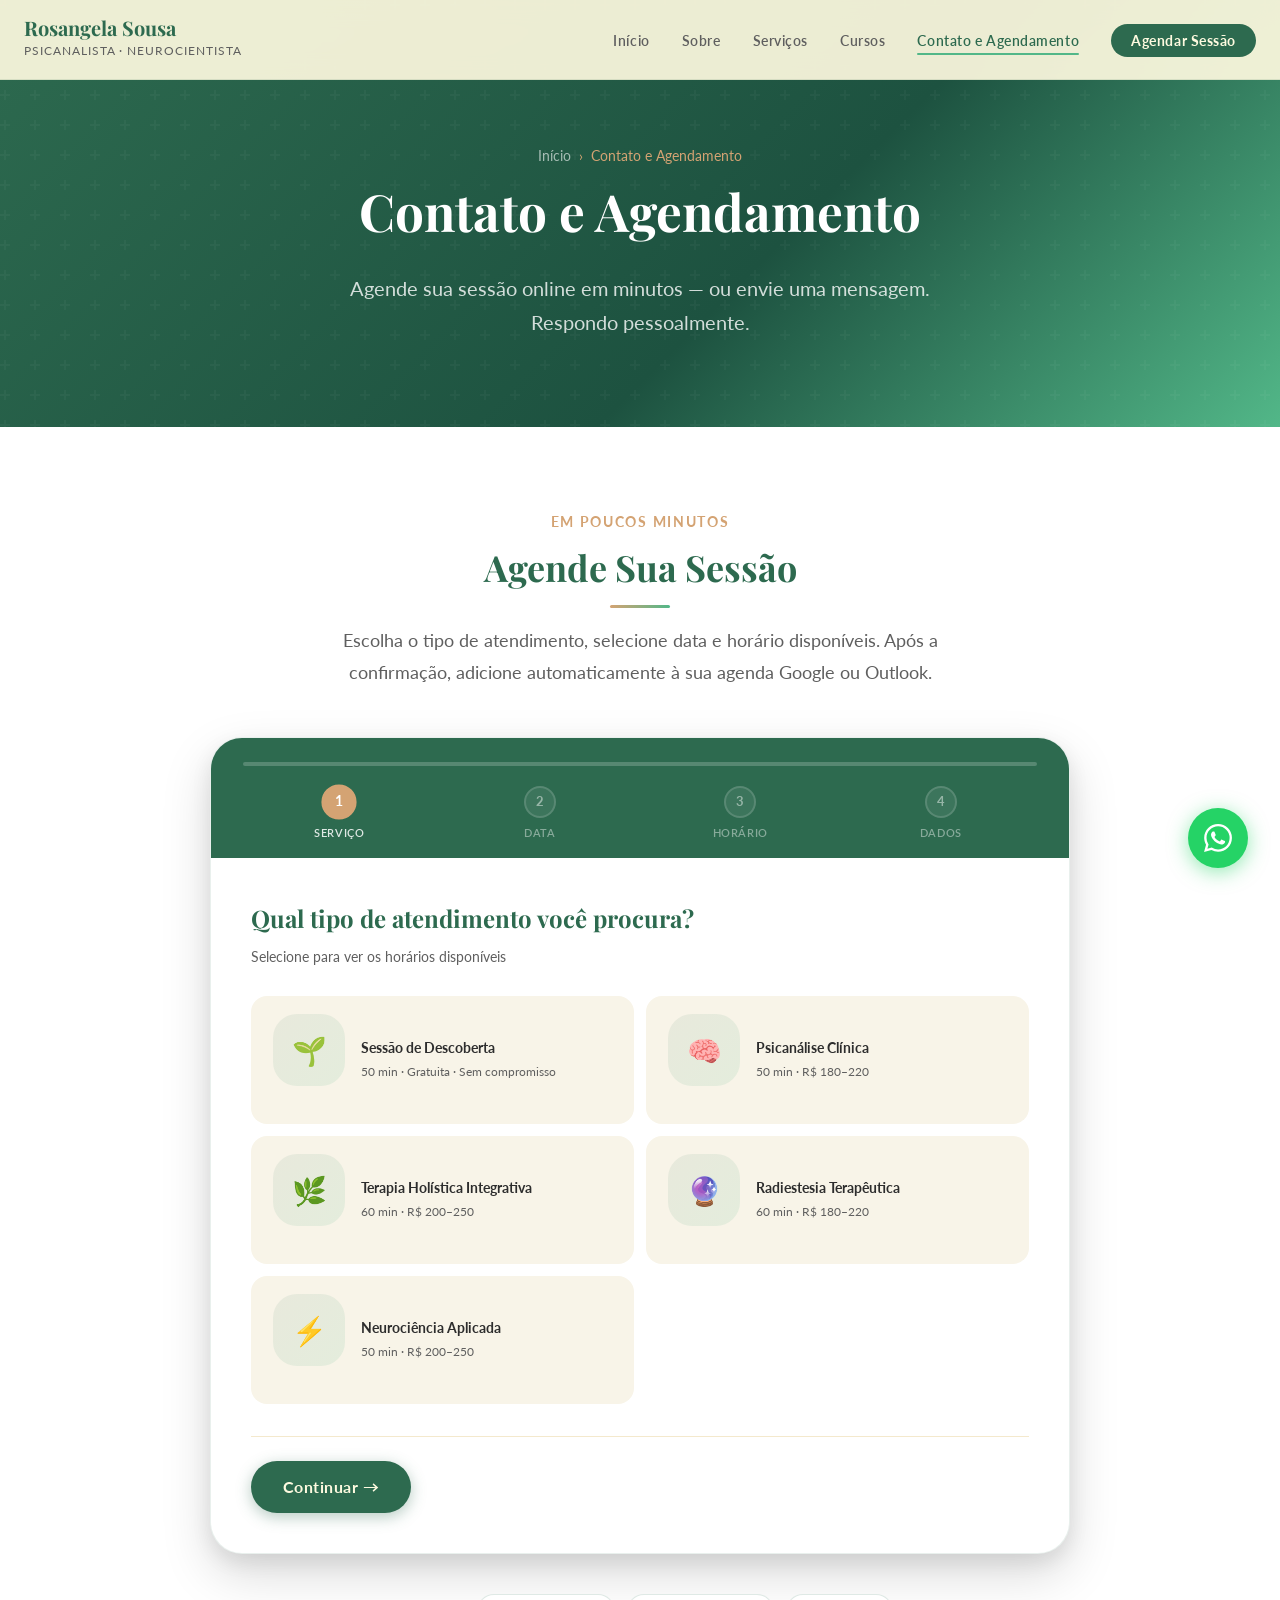
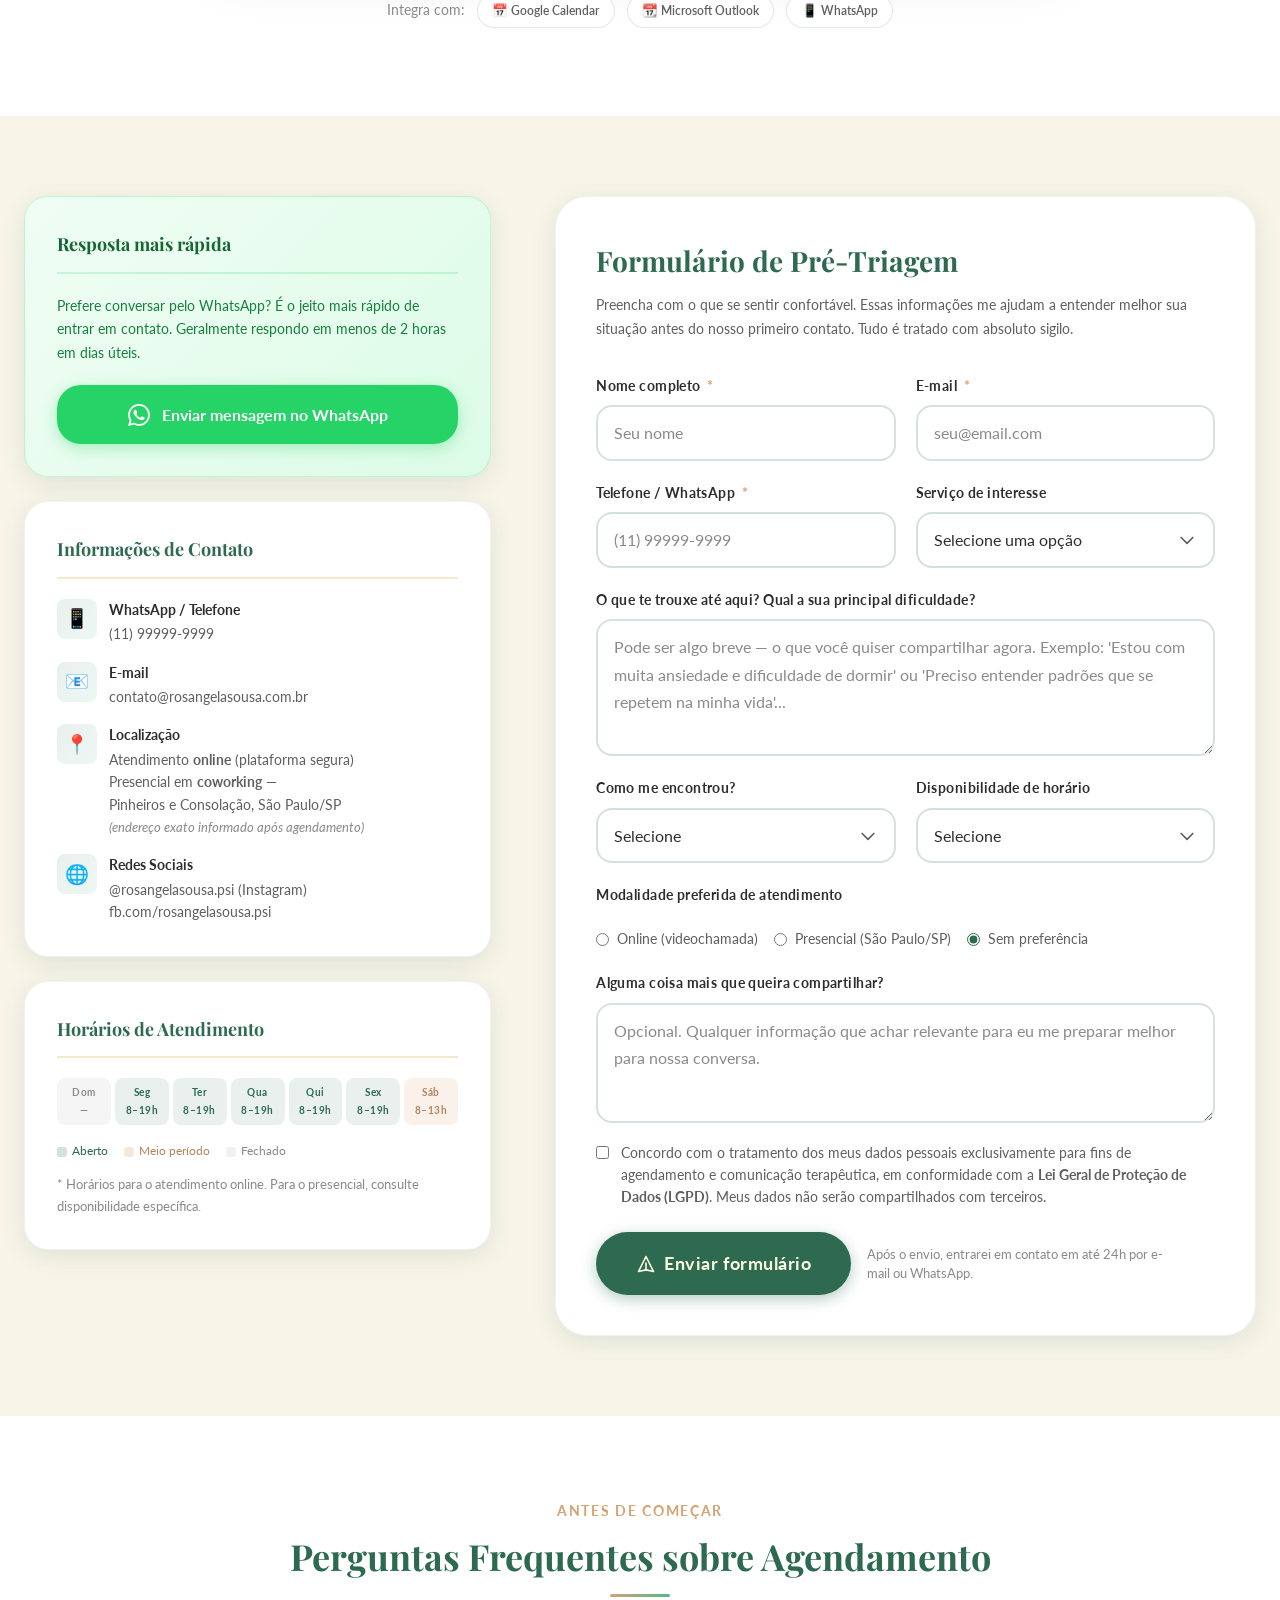
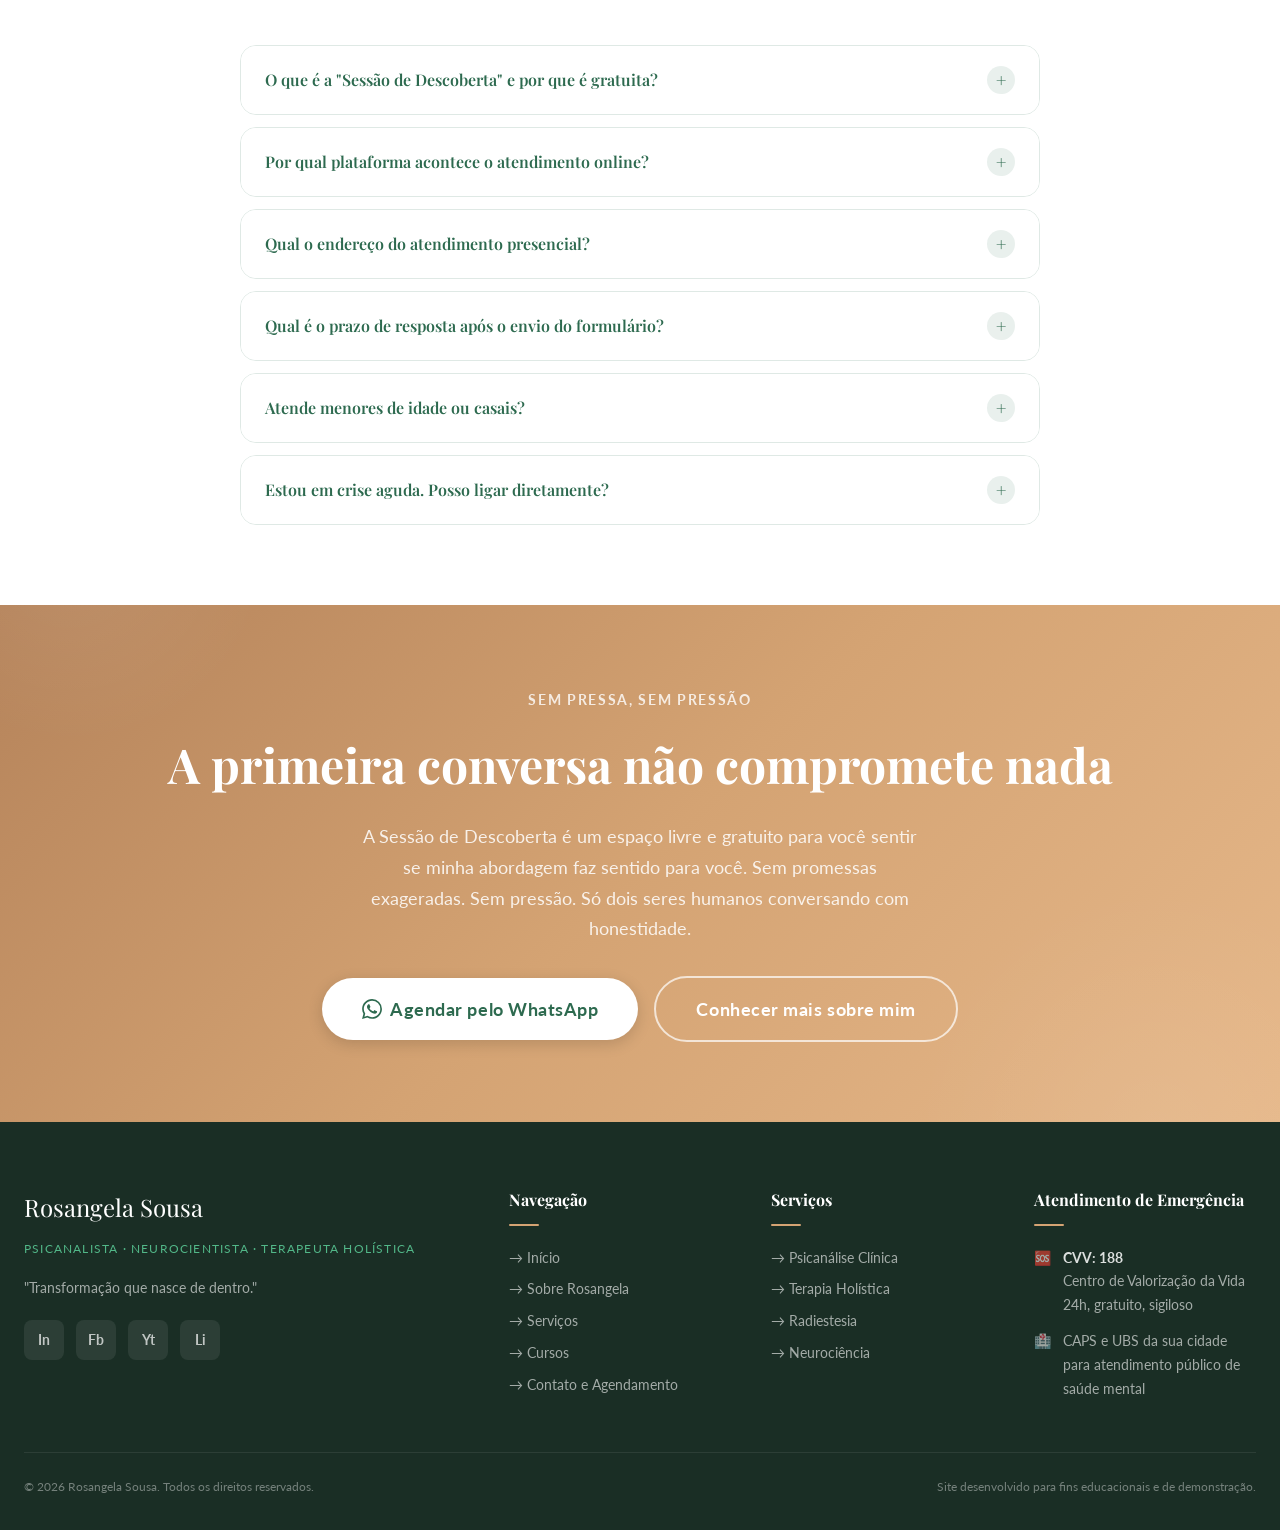
==== commit e74c36a2: "fix: corrige formatação de checkboxes em todo o repositório Problema: checkboxes com `☐` em linhas c" ====
--- a/site/pages/contato.html
+++ b/site/pages/contato.html
@@ -163,6 +163,618 @@
         position: static;
       }
     }
+
+/* ─── BOOKING WIDGET ─── */
+.booking-widget {
+  background: var(--color-white);
+  border-radius: var(--radius-2xl);
+  box-shadow: var(--shadow-xl);
+  border: 1px solid rgba(45, 106, 79, 0.1);
+  overflow: hidden;
+  max-width: 860px;
+  margin: 0 auto 2rem;
+}
+
+/* Barra de progresso */
+.booking-progress {
+  background: var(--color-emerald-dark);
+  padding: 1.5rem 2rem 1rem;
+}
+
+.progress-bar-track {
+  height: 4px;
+  background: rgba(255,255,255,0.2);
+  border-radius: 99px;
+  margin-bottom: 1.25rem;
+  overflow: hidden;
+}
+
+.progress-fill {
+  height: 100%;
+  background: var(--color-terracotta);
+  border-radius: 99px;
+  transition: width 0.5s cubic-bezier(0.4, 0, 0.2, 1);
+  width: 0%;
+}
+
+.progress-steps {
+  display: flex;
+  justify-content: space-between;
+  gap: 0.5rem;
+}
+
+.progress-step {
+  display: flex;
+  flex-direction: column;
+  align-items: center;
+  gap: 0.35rem;
+  flex: 1;
+  opacity: 0.5;
+  transition: opacity 0.3s ease;
+}
+
+.progress-step.active,
+.progress-step.completed {
+  opacity: 1;
+}
+
+.step-dot {
+  width: 32px;
+  height: 32px;
+  border-radius: 50%;
+  background: rgba(255,255,255,0.15);
+  color: white;
+  display: flex;
+  align-items: center;
+  justify-content: center;
+  font-size: 0.8rem;
+  font-weight: 700;
+  border: 2px solid rgba(255,255,255,0.3);
+  transition: all 0.3s ease;
+}
+
+.progress-step.active .step-dot {
+  background: var(--color-terracotta);
+  border-color: var(--color-terracotta);
+  transform: scale(1.1);
+}
+
+.progress-step.completed .step-dot {
+  background: var(--color-emerald-mid);
+  border-color: var(--color-emerald-mid);
+}
+
+.progress-step.completed .step-dot::after {
+  content: '✓';
+}
+
+.progress-step.completed .step-dot {
+  font-size: 0;
+}
+
+.step-label {
+  font-size: 0.7rem;
+  color: rgba(255,255,255,0.85);
+  font-weight: 600;
+  letter-spacing: 0.05em;
+  text-transform: uppercase;
+}
+
+/* Corpo do widget */
+.booking-body {
+  padding: 2.5rem;
+}
+
+/* Etapas */
+.booking-step.hidden {
+  display: none;
+}
+
+.step-title {
+  font-family: var(--font-heading);
+  font-size: 1.5rem;
+  color: var(--color-emerald-dark);
+  margin-bottom: 0.4rem;
+}
+
+.step-desc {
+  font-size: 0.9rem;
+  color: var(--color-text-secondary);
+  margin-bottom: 1.75rem;
+  line-height: 1.6;
+}
+
+/* Grid de serviços */
+.servico-grid {
+  display: grid;
+  grid-template-columns: 1fr 1fr;
+  gap: 0.75rem;
+}
+
+.servico-option {
+  display: flex;
+  align-items: center;
+  gap: 1rem;
+  padding: 1rem 1.25rem;
+  background: var(--color-bg-alt);
+  border: 2px solid transparent;
+  border-radius: var(--radius-lg);
+  cursor: pointer;
+  text-align: left;
+  transition: all 0.2s ease;
+  width: 100%;
+  position: relative;
+}
+
+.servico-option:hover {
+  background: rgba(45,106,79,0.06);
+  border-color: var(--color-emerald-light);
+  transform: translateY(-1px);
+}
+
+.servico-option.selected {
+  background: rgba(45,106,79,0.08);
+  border-color: var(--color-emerald-dark);
+}
+
+.servico-icon {
+  font-size: 1.75rem;
+  flex-shrink: 0;
+}
+
+.servico-info {
+  display: flex;
+  flex-direction: column;
+  gap: 0.2rem;
+  flex: 1;
+}
+
+.servico-info strong {
+  font-size: 0.9rem;
+  color: var(--color-text-primary);
+  font-weight: 700;
+  line-height: 1.3;
+}
+
+.servico-info span {
+  font-size: 0.78rem;
+  color: var(--color-text-secondary);
+}
+
+.servico-check {
+  width: 22px;
+  height: 22px;
+  border-radius: 50%;
+  background: var(--color-emerald-dark);
+  color: white;
+  font-size: 0.7rem;
+  display: flex;
+  align-items: center;
+  justify-content: center;
+  opacity: 0;
+  transition: opacity 0.2s ease;
+  flex-shrink: 0;
+}
+
+.servico-option.selected .servico-check {
+  opacity: 1;
+}
+
+/* Calendário */
+.calendar-wrapper {
+  max-width: 420px;
+  margin: 0 auto;
+}
+
+.calendar-header {
+  display: flex;
+  align-items: center;
+  justify-content: space-between;
+  margin-bottom: 1rem;
+}
+
+.cal-month-year {
+  font-family: var(--font-heading);
+  font-size: 1.1rem;
+  color: var(--color-emerald-dark);
+  font-weight: 600;
+}
+
+.cal-nav {
+  width: 36px;
+  height: 36px;
+  border-radius: 50%;
+  background: rgba(45,106,79,0.1);
+  color: var(--color-emerald-dark);
+  font-size: 1.25rem;
+  display: flex;
+  align-items: center;
+  justify-content: center;
+  cursor: pointer;
+  transition: all 0.2s ease;
+  border: none;
+  line-height: 1;
+}
+
+.cal-nav:hover:not(:disabled) {
+  background: var(--color-emerald-dark);
+  color: white;
+}
+
+.cal-nav:disabled {
+  opacity: 0.3;
+  cursor: not-allowed;
+}
+
+.calendar-weekdays {
+  display: grid;
+  grid-template-columns: repeat(7, 1fr);
+  gap: 2px;
+  margin-bottom: 0.5rem;
+}
+
+.calendar-weekdays span {
+  text-align: center;
+  font-size: 0.7rem;
+  font-weight: 700;
+  letter-spacing: 0.05em;
+  text-transform: uppercase;
+  color: var(--color-text-light);
+  padding: 0.25rem 0;
+}
+
+.calendar-grid {
+  display: grid;
+  grid-template-columns: repeat(7, 1fr);
+  gap: 3px;
+}
+
+.cal-day {
+  aspect-ratio: 1;
+  border-radius: var(--radius-md);
+  border: none;
+  background: transparent;
+  cursor: pointer;
+  font-size: 0.85rem;
+  font-weight: 500;
+  color: var(--color-text-primary);
+  display: flex;
+  align-items: center;
+  justify-content: center;
+  transition: all 0.15s ease;
+  position: relative;
+}
+
+.cal-day.available {
+  background: rgba(82,183,136,0.15);
+  color: var(--color-emerald-dark);
+  font-weight: 600;
+}
+
+.cal-day.available:hover {
+  background: rgba(45,106,79,0.2);
+  transform: scale(1.08);
+}
+
+.cal-day.limited {
+  background: rgba(212,163,115,0.2);
+  color: var(--color-terracotta-dark);
+  font-weight: 600;
+}
+
+.cal-day.limited:hover {
+  background: rgba(212,163,115,0.35);
+  transform: scale(1.08);
+}
+
+.cal-day.full,
+.cal-day.disabled {
+  color: rgba(0,0,0,0.2);
+  cursor: not-allowed;
+  font-weight: 400;
+}
+
+.cal-day.other-month {
+  opacity: 0;
+  pointer-events: none;
+}
+
+.cal-day.today {
+  outline: 2px solid var(--color-emerald-dark);
+  outline-offset: 1px;
+  font-weight: 700;
+}
+
+.cal-day.selected {
+  background: var(--color-emerald-dark) !important;
+  color: white !important;
+  font-weight: 700;
+  transform: scale(1.08);
+}
+
+/* Legenda */
+.legend-row {
+  display: flex;
+  gap: 1rem;
+  justify-content: center;
+  flex-wrap: wrap;
+  margin-top: 1.25rem;
+}
+
+.legend-item {
+  font-size: 0.75rem;
+  display: flex;
+  align-items: center;
+  gap: 0.4rem;
+  color: var(--color-text-secondary);
+}
+
+.legend-item::before {
+  content: '';
+  width: 12px;
+  height: 12px;
+  border-radius: 3px;
+  display: inline-block;
+}
+
+.legend-available::before  { background: rgba(82,183,136,0.4); }
+.legend-limited::before    { background: rgba(212,163,115,0.4); }
+.legend-full::before       { background: rgba(0,0,0,0.1); }
+.legend-today::before      { background: transparent; border: 2px solid var(--color-emerald-dark); }
+
+/* Grid de horários */
+.time-grid {
+  display: grid;
+  grid-template-columns: repeat(4, 1fr);
+  gap: 0.6rem;
+}
+
+.time-slot {
+  padding: 0.6rem 0.5rem;
+  border-radius: var(--radius-md);
+  border: 2px solid;
+  font-size: 0.875rem;
+  font-weight: 600;
+  cursor: pointer;
+  transition: all 0.15s ease;
+  text-align: center;
+}
+
+.time-slot.available {
+  border-color: var(--color-emerald-mid);
+  color: var(--color-emerald-dark);
+  background: transparent;
+}
+
+.time-slot.available:hover {
+  background: rgba(45,106,79,0.1);
+  transform: translateY(-1px);
+}
+
+.time-slot.available.selected {
+  background: var(--color-emerald-dark);
+  border-color: var(--color-emerald-dark);
+  color: white;
+  transform: translateY(-1px);
+}
+
+.time-slot.busy {
+  border-color: rgba(0,0,0,0.08);
+  color: rgba(0,0,0,0.2);
+  cursor: not-allowed;
+  text-decoration: line-through;
+}
+
+/* Resumo mini (step 4) */
+.booking-summary-mini {
+  background: rgba(45,106,79,0.06);
+  border: 1px solid rgba(45,106,79,0.15);
+  border-radius: var(--radius-lg);
+  padding: 1rem 1.25rem;
+  margin-bottom: 1.5rem;
+  display: grid;
+  grid-template-columns: 1fr 1fr;
+  gap: 0.5rem 1rem;
+}
+
+.booking-summary-mini:empty { display: none; }
+
+/* Resumo completo (step 5) */
+.booking-summary-full {
+  background: var(--color-bg-alt);
+  border-radius: var(--radius-lg);
+  padding: 1.25rem 1.5rem;
+  margin: 1.5rem 0;
+  display: grid;
+  grid-template-columns: 1fr 1fr;
+  gap: 0.6rem 1rem;
+  text-align: left;
+}
+
+.summary-row {
+  display: flex;
+  flex-direction: column;
+  gap: 0.15rem;
+  font-size: 0.85rem;
+}
+
+.summary-row span {
+  color: var(--color-text-light);
+  font-size: 0.75rem;
+}
+
+.summary-row strong {
+  color: var(--color-text-primary);
+  font-weight: 600;
+}
+
+/* Form grid da agenda */
+.agenda-form-grid {
+  display: grid;
+  grid-template-columns: 1fr 1fr;
+  gap: 1rem;
+}
+
+.agenda-form-grid .full-width { grid-column: 1 / -1; }
+
+/* Navegação */
+.booking-nav {
+  display: flex;
+  justify-content: space-between;
+  align-items: center;
+  margin-top: 2rem;
+  padding-top: 1.5rem;
+  border-top: 1px solid var(--color-cream);
+}
+
+/* Confirmação */
+.confirmation-wrapper {
+  text-align: center;
+  padding: 1rem 0;
+}
+
+.confirmation-icon {
+  width: 72px;
+  height: 72px;
+  border-radius: 50%;
+  background: linear-gradient(135deg, var(--color-emerald-dark), var(--color-emerald-mid));
+  color: white;
+  font-size: 2rem;
+  display: flex;
+  align-items: center;
+  justify-content: center;
+  margin: 0 auto 0.5rem;
+  box-shadow: 0 8px 24px rgba(45,106,79,0.3);
+}
+
+.cal-actions {
+  margin: 1.5rem 0 1rem;
+}
+
+.cal-actions-title {
+  font-size: 0.9rem;
+  color: var(--color-text-secondary);
+  margin-bottom: 0.75rem;
+  font-weight: 600;
+}
+
+.cal-buttons {
+  display: flex;
+  gap: 0.75rem;
+  justify-content: center;
+  flex-wrap: wrap;
+}
+
+.btn-cal {
+  display: inline-flex;
+  align-items: center;
+  gap: 0.6rem;
+  padding: 0.65rem 1.25rem;
+  border-radius: var(--radius-lg);
+  font-size: 0.875rem;
+  font-weight: 600;
+  cursor: pointer;
+  transition: all 0.2s ease;
+  border: 2px solid;
+  text-decoration: none;
+}
+
+.btn-gcal {
+  background: white;
+  border-color: #1a73e8;
+  color: #1a73e8;
+}
+
+.btn-gcal:hover {
+  background: #1a73e8;
+  color: white;
+  transform: translateY(-1px);
+  box-shadow: 0 4px 12px rgba(26,115,232,0.3);
+}
+
+.btn-outlook {
+  background: white;
+  border-color: #0078d4;
+  color: #0078d4;
+}
+
+.btn-outlook:hover {
+  background: #0078d4;
+  color: white;
+  transform: translateY(-1px);
+  box-shadow: 0 4px 12px rgba(0,120,212,0.3);
+}
+
+/* Integrações row */
+.integrations-row {
+  display: flex;
+  align-items: center;
+  justify-content: center;
+  gap: 0.75rem;
+  flex-wrap: wrap;
+  padding: 0.5rem;
+}
+
+.integration-badge {
+  background: var(--color-white);
+  border: 1px solid rgba(45,106,79,0.15);
+  border-radius: var(--radius-full);
+  padding: 0.35rem 0.9rem;
+  font-size: 0.78rem;
+  font-weight: 600;
+  color: var(--color-text-secondary);
+}
+
+/* Toast */
+.agenda-toast {
+  position: fixed;
+  bottom: 2rem;
+  left: 50%;
+  transform: translateX(-50%) translateY(100px);
+  background: var(--color-emerald-dark);
+  color: white;
+  padding: 0.75rem 1.5rem;
+  border-radius: var(--radius-full);
+  font-size: 0.9rem;
+  font-weight: 600;
+  z-index: 9999;
+  box-shadow: 0 8px 24px rgba(0,0,0,0.2);
+  transition: transform 0.3s ease;
+  white-space: nowrap;
+  pointer-events: none;
+}
+
+.agenda-toast.show {
+  transform: translateX(-50%) translateY(0);
+}
+
+/* Shake animation */
+@keyframes shake {
+  0%, 100% { transform: translateX(0); }
+  20%       { transform: translateX(-8px); }
+  40%       { transform: translateX(8px); }
+  60%       { transform: translateX(-6px); }
+  80%       { transform: translateX(6px); }
+}
+
+.shake { animation: shake 0.5s ease; }
+
+/* ─── RESPONSIVO ─── */
+@media (max-width: 768px) {
+  .booking-body { padding: 1.5rem; }
+  .servico-grid { grid-template-columns: 1fr; }
+  .time-grid { grid-template-columns: repeat(3, 1fr); }
+  .agenda-form-grid { grid-template-columns: 1fr; }
+  .booking-summary-full,
+  .booking-summary-mini { grid-template-columns: 1fr; }
+  .step-label { display: none; }
+}
+
+@media (max-width: 480px) {
+  .time-grid { grid-template-columns: repeat(3, 1fr); }
+  .cal-buttons { flex-direction: column; }
+  .btn-cal { justify-content: center; }
+}
   </style>
 </head>
 <body>
@@ -179,11 +791,9 @@
       <li role="none"><a href="sobre.html"    class="navbar-link"        role="menuitem">Sobre</a></li>
       <li role="none"><a href="servicos.html" class="navbar-link"        role="menuitem">Serviços</a></li>
       <li role="none"><a href="cursos.html"   class="navbar-link"        role="menuitem">Cursos</a></li>
-      <li role="none"><a href="contato.html"  class="navbar-link active" role="menuitem">Contato</a></li>
+      <li role="none"><a href="contato.html"  class="navbar-link active" role="menuitem">Contato e Agendamento</a></li>
       <li role="none">
-        <a href="#" class="navbar-link navbar-cta"
-           data-whatsapp="Olá, Rosangela! Gostaria de agendar minha sessão gratuita."
-           target="_blank" rel="noopener" role="menuitem">Agendar Sessão</a>
+        <a href="#agenda" class="navbar-link navbar-cta" role="menuitem">Agendar Sessão</a>
       </li>
     </ul>
     <button class="navbar-toggle" aria-label="Abrir menu" aria-expanded="false">
@@ -199,12 +809,235 @@
     <nav class="breadcrumb" aria-label="Trilha de navegação">
       <a href="../index.html">Início</a>
       <span aria-hidden="true">›</span>
-      <span aria-current="page">Contato</span>
+      <span aria-current="page">Contato e Agendamento</span>
     </nav>
-    <h1>Entre em Contato</h1>
-    <p>O primeiro passo pode ser uma simples mensagem — e eu pessoalmente respondo</p>
+    <h1>Contato e Agendamento</h1>
+    <p>Agende sua sessão online em minutos — ou envie uma mensagem. Respondo pessoalmente.</p>
   </div>
 </header>
+
+
+<!-- AGENDA SECTION -->
+<section id="agenda" class="section bg-white" aria-label="Agendamento online">
+  <div class="container">
+
+    <div class="section-header fade-in">
+      <span class="section-label">Em poucos minutos</span>
+      <h2 class="section-title">Agende Sua Sessão</h2>
+      <p class="section-subtitle">
+        Escolha o tipo de atendimento, selecione data e horário disponíveis.
+        Após a confirmação, adicione automaticamente à sua agenda Google ou Outlook.
+      </p>
+    </div>
+
+    <div class="booking-widget fade-in" role="region" aria-label="Sistema de agendamento">
+
+      <!-- Indicador de progresso -->
+      <div class="booking-progress" aria-label="Etapas do agendamento">
+        <div class="progress-bar-track">
+          <div class="progress-fill" id="progressFill"></div>
+        </div>
+        <div class="progress-steps">
+          <div class="progress-step active" data-step="1" aria-label="Etapa 1: Serviço">
+            <div class="step-dot">1</div>
+            <span class="step-label">Serviço</span>
+          </div>
+          <div class="progress-step" data-step="2" aria-label="Etapa 2: Data">
+            <div class="step-dot">2</div>
+            <span class="step-label">Data</span>
+          </div>
+          <div class="progress-step" data-step="3" aria-label="Etapa 3: Horário">
+            <div class="step-dot">3</div>
+            <span class="step-label">Horário</span>
+          </div>
+          <div class="progress-step" data-step="4" aria-label="Etapa 4: Seus dados">
+            <div class="step-dot">4</div>
+            <span class="step-label">Dados</span>
+          </div>
+        </div>
+      </div>
+
+      <!-- Corpo -->
+      <div class="booking-body">
+
+        <!-- Step 1: Tipo de Sessão -->
+        <div class="booking-step" id="agendaStep1">
+          <h3 class="step-title">Qual tipo de atendimento você procura?</h3>
+          <p class="step-desc">Selecione para ver os horários disponíveis</p>
+          <div class="servico-grid" role="radiogroup" aria-label="Selecione o tipo de sessão">
+            <button class="servico-option" data-id="descoberta" data-duracao="50" data-preco="Gratuita" data-nome="Sessão de Descoberta" aria-pressed="false">
+              <span class="servico-icon">🌱</span>
+              <div class="servico-info">
+                <strong>Sessão de Descoberta</strong>
+                <span>50 min · Gratuita · Sem compromisso</span>
+              </div>
+              <span class="servico-check" aria-hidden="true">✓</span>
+            </button>
+            <button class="servico-option" data-id="psicanalise" data-duracao="50" data-preco="R$ 180–220" data-nome="Psicanálise Clínica" aria-pressed="false">
+              <span class="servico-icon">🧠</span>
+              <div class="servico-info">
+                <strong>Psicanálise Clínica</strong>
+                <span>50 min · R$ 180–220</span>
+              </div>
+              <span class="servico-check" aria-hidden="true">✓</span>
+            </button>
+            <button class="servico-option" data-id="holistica" data-duracao="60" data-preco="R$ 200–250" data-nome="Terapia Holística Integrativa" aria-pressed="false">
+              <span class="servico-icon">🌿</span>
+              <div class="servico-info">
+                <strong>Terapia Holística Integrativa</strong>
+                <span>60 min · R$ 200–250</span>
+              </div>
+              <span class="servico-check" aria-hidden="true">✓</span>
+            </button>
+            <button class="servico-option" data-id="radiestesia" data-duracao="60" data-preco="R$ 180–220" data-nome="Radiestesia Terapêutica" aria-pressed="false">
+              <span class="servico-icon">🔮</span>
+              <div class="servico-info">
+                <strong>Radiestesia Terapêutica</strong>
+                <span>60 min · R$ 180–220</span>
+              </div>
+              <span class="servico-check" aria-hidden="true">✓</span>
+            </button>
+            <button class="servico-option" data-id="neurociencia" data-duracao="50" data-preco="R$ 200–250" data-nome="Neurociência Aplicada" aria-pressed="false">
+              <span class="servico-icon">⚡</span>
+              <div class="servico-info">
+                <strong>Neurociência Aplicada</strong>
+                <span>50 min · R$ 200–250</span>
+              </div>
+              <span class="servico-check" aria-hidden="true">✓</span>
+            </button>
+          </div>
+        </div>
+
+        <!-- Step 2: Data -->
+        <div class="booking-step hidden" id="agendaStep2">
+          <h3 class="step-title">Escolha uma data disponível</h3>
+          <p class="step-desc">Dias com fundo verde têm horários livres</p>
+          <div class="calendar-wrapper">
+            <div class="calendar-header">
+              <button class="cal-nav" id="calPrev" aria-label="Mês anterior">‹</button>
+              <h4 class="cal-month-year" id="calMonthYear"></h4>
+              <button class="cal-nav" id="calNext" aria-label="Próximo mês">›</button>
+            </div>
+            <div class="calendar-weekdays" aria-hidden="true">
+              <span>Dom</span><span>Seg</span><span>Ter</span>
+              <span>Qua</span><span>Qui</span><span>Sex</span><span>Sáb</span>
+            </div>
+            <div class="calendar-grid" id="calendarGrid" role="grid" aria-label="Calendário"></div>
+          </div>
+          <div class="legend-row" aria-label="Legenda do calendário">
+            <span class="legend-item legend-available">Disponível</span>
+            <span class="legend-item legend-limited">Poucos horários</span>
+            <span class="legend-item legend-full">Sem horários</span>
+            <span class="legend-item legend-today">Hoje</span>
+          </div>
+        </div>
+
+        <!-- Step 3: Horário -->
+        <div class="booking-step hidden" id="agendaStep3">
+          <h3 class="step-title">Horários disponíveis em <span id="selectedDateLabel" style="color:var(--color-emerald-dark)">—</span></h3>
+          <p class="step-desc">Duração da sessão: <strong id="sessionDurationLabel">50</strong> minutos</p>
+          <div class="time-grid" id="timeGrid" role="radiogroup" aria-label="Horários disponíveis">
+            <!-- preenchido por JS -->
+          </div>
+        </div>
+
+        <!-- Step 4: Dados -->
+        <div class="booking-step hidden" id="agendaStep4">
+          <h3 class="step-title">Seus dados para confirmação</h3>
+          <p class="step-desc">Utilizamos apenas para confirmar seu agendamento</p>
+
+          <div class="booking-summary-mini" id="bookingSummaryMini"></div>
+
+          <div class="agenda-form-grid">
+            <div class="form-group">
+              <label class="form-label" for="agendaNome">Nome completo <span style="color:var(--color-terracotta)">*</span></label>
+              <input type="text" id="agendaNome" class="form-input" placeholder="Seu nome completo" required autocomplete="name" />
+              <span class="form-error" role="alert">Por favor, informe seu nome.</span>
+            </div>
+            <div class="form-group">
+              <label class="form-label" for="agendaEmail">E-mail <span style="color:var(--color-terracotta)">*</span></label>
+              <input type="email" id="agendaEmail" class="form-input" placeholder="seu@email.com" required autocomplete="email" />
+              <span class="form-error" role="alert">Informe um e-mail válido.</span>
+            </div>
+            <div class="form-group">
+              <label class="form-label" for="agendaTelefone">WhatsApp <span style="color:var(--color-terracotta)">*</span></label>
+              <input type="tel" id="agendaTelefone" class="form-input" placeholder="(11) 99999-9999" required autocomplete="tel" />
+              <span class="form-error" role="alert">Informe um telefone com DDD.</span>
+            </div>
+            <div class="form-group">
+              <label class="form-label" for="agendaModalidade">Modalidade <span style="color:var(--color-terracotta)">*</span></label>
+              <select id="agendaModalidade" class="form-select" required>
+                <option value="" disabled selected>Selecione</option>
+                <option value="online">Online (videochamada)</option>
+                <option value="presencial">Presencial — São Paulo/SP</option>
+              </select>
+              <span class="form-error" role="alert">Selecione a modalidade.</span>
+            </div>
+            <div class="form-group full-width">
+              <label class="form-label" for="agendaObs">Observações (opcional)</label>
+              <textarea id="agendaObs" class="form-textarea" rows="2" placeholder="Algo que queira compartilhar antes da sessão..."></textarea>
+            </div>
+            <div class="form-group full-width">
+              <label style="display:flex;align-items:flex-start;gap:0.75rem;cursor:pointer;font-size:0.85rem;color:var(--color-text-secondary);line-height:1.6;">
+                <input type="checkbox" id="agendaLgpd" required style="margin-top:3px;accent-color:var(--color-emerald-dark);flex-shrink:0;" />
+                <span>Concordo com o tratamento dos meus dados pessoais para fins de agendamento, conforme a <strong>LGPD</strong>. Dados não serão compartilhados com terceiros.</span>
+              </label>
+              <span class="form-error" id="lgpdError" role="alert" style="display:none;">Você precisa aceitar os termos para continuar.</span>
+            </div>
+          </div>
+        </div>
+
+        <!-- Step 5: Confirmação -->
+        <div class="booking-step hidden" id="agendaStep5">
+          <div class="confirmation-wrapper">
+            <div class="confirmation-icon" aria-hidden="true">✓</div>
+            <h3 class="step-title" style="margin-top:1rem;">Solicitação Enviada!</h3>
+            <p class="step-desc">Rosangela confirmará em até 2h em dias úteis via WhatsApp ou e-mail.</p>
+
+            <div class="booking-summary-full" id="bookingSummaryFull"></div>
+
+            <div class="cal-actions">
+              <p class="cal-actions-title">📅 Adicione à sua agenda agora:</p>
+              <div class="cal-buttons">
+                <a href="#" id="googleCalBtn" class="btn-cal btn-gcal" target="_blank" rel="noopener noreferrer">
+                  <svg width="18" height="18" viewBox="0 0 24 24" fill="none" aria-hidden="true"><rect width="24" height="24" rx="3" fill="#fff"/><path d="M17.5 4h-11A2.5 2.5 0 004 6.5v11A2.5 2.5 0 006.5 20h11a2.5 2.5 0 002.5-2.5v-11A2.5 2.5 0 0017.5 4z" fill="#1a73e8"/><path d="M8 11h8M8 14h5" stroke="#fff" stroke-width="1.5" stroke-linecap="round"/></svg>
+                  Google Calendar
+                </a>
+                <button class="btn-cal btn-outlook" id="outlookCalBtn" type="button">
+                  <svg width="18" height="18" viewBox="0 0 24 24" fill="none" aria-hidden="true"><rect width="24" height="24" rx="3" fill="#0078d4"/><path d="M5 7h14v10H5z" fill="#fff" fill-opacity=".2"/><path d="M5 7l7 5 7-5" stroke="#fff" stroke-width="1.5"/></svg>
+                  Outlook / .ics
+                </button>
+              </div>
+            </div>
+
+            <div style="margin-top:1.5rem;">
+              <a href="#" id="whatsappConfirmBtn" class="btn btn-primary btn-lg" target="_blank" rel="noopener noreferrer">
+                <svg width="20" height="20" fill="currentColor" viewBox="0 0 24 24" aria-hidden="true"><path d="M17.472 14.382c-.297-.149-1.758-.867-2.03-.967-.273-.099-.471-.148-.67.15-.197.297-.767.966-.94 1.164-.173.199-.347.223-.644.075-.297-.15-1.255-.463-2.39-1.475-.883-.788-1.48-1.761-1.653-2.059-.173-.297-.018-.458.13-.606.134-.133.298-.347.446-.52.149-.174.198-.298.298-.497.099-.198.05-.371-.025-.52-.075-.149-.669-1.612-.916-2.207-.242-.579-.487-.5-.669-.51-.173-.008-.371-.01-.57-.01-.198 0-.52.074-.792.372-.272.297-1.04 1.016-1.04 2.479 0 1.462 1.065 2.875 1.213 3.074.149.198 2.096 3.2 5.077 4.487.709.306 1.262.489 1.694.625.712.227 1.36.195 1.871.118.571-.085 1.758-.719 2.006-1.413.248-.694.248-1.289.173-1.413-.074-.124-.272-.198-.57-.347m-5.421 7.403h-.004a9.87 9.87 0 01-5.031-1.378l-.361-.214-3.741.982.998-3.648-.235-.374a9.86 9.86 0 01-1.51-5.26c.001-5.45 4.436-9.884 9.888-9.884 2.64 0 5.122 1.03 6.988 2.898a9.825 9.825 0 012.893 6.994c-.003 5.45-4.437 9.884-9.885 9.884m8.413-18.297A11.815 11.815 0 0012.05 0C5.495 0 .16 5.335.157 11.892c0 2.096.547 4.142 1.588 5.945L.057 24l6.305-1.654a11.882 11.882 0 005.683 1.448h.005c6.554 0 11.89-5.335 11.893-11.893a11.821 11.821 0 00-3.48-8.413z"/></svg>
+                Confirmar pelo WhatsApp
+              </a>
+              <p style="font-size:0.8rem;color:var(--color-text-light);margin-top:0.75rem;">A confirmação definitiva ocorre após o retorno da Rosangela.</p>
+            </div>
+          </div>
+        </div>
+
+        <!-- Navegação -->
+        <div class="booking-nav" id="bookingNav">
+          <button class="btn btn-outline btn-md" id="agendaBtnPrev" type="button" style="display:none;">← Voltar</button>
+          <button class="btn btn-primary btn-md" id="agendaBtnNext" type="button">Continuar →</button>
+        </div>
+
+      </div>
+    </div>
+
+    <div class="integrations-row fade-in" aria-label="Integrações disponíveis">
+      <span style="font-size:0.85rem;color:var(--color-text-light);">Integra com:</span>
+      <span class="integration-badge">📅 Google Calendar</span>
+      <span class="integration-badge">📆 Microsoft Outlook</span>
+      <span class="integration-badge">📱 WhatsApp</span>
+    </div>
+
+  </div>
+</section>
 
 
 <!-- ╔══════════════════════════════════════╗
@@ -697,7 +1530,7 @@
           <li><a href="sobre.html"    class="footer-link">→ Sobre Rosangela</a></li>
           <li><a href="servicos.html" class="footer-link">→ Serviços</a></li>
           <li><a href="cursos.html"   class="footer-link">→ Cursos</a></li>
-          <li><a href="contato.html"  class="footer-link">→ Contato</a></li>
+          <li><a href="contato.html"  class="footer-link">→ Contato e Agendamento</a></li>
         </ul>
       </nav>
       <div class="footer-col">
@@ -745,6 +1578,7 @@
   </svg>
 </button>
 
+<script src="../js/agenda.js"></script>
 <script src="../js/main.js"></script>
 </body>
 </html>
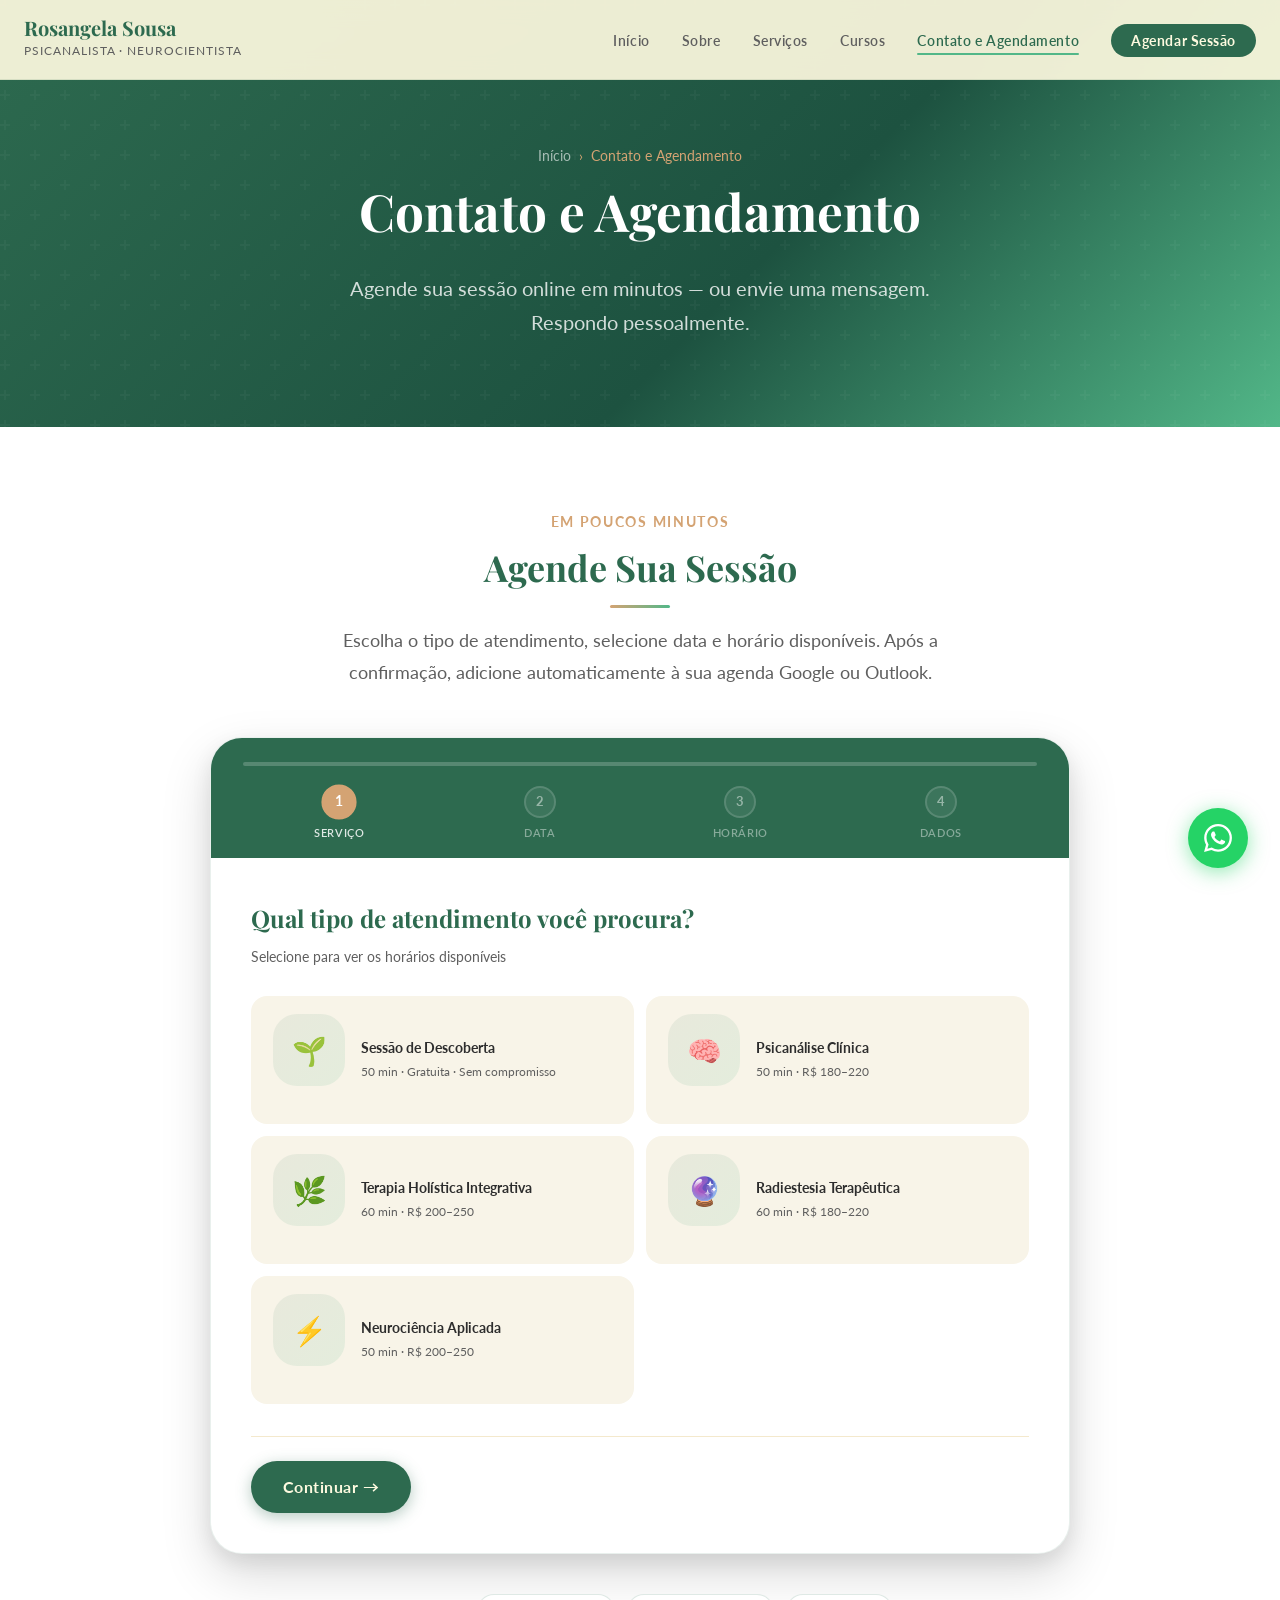
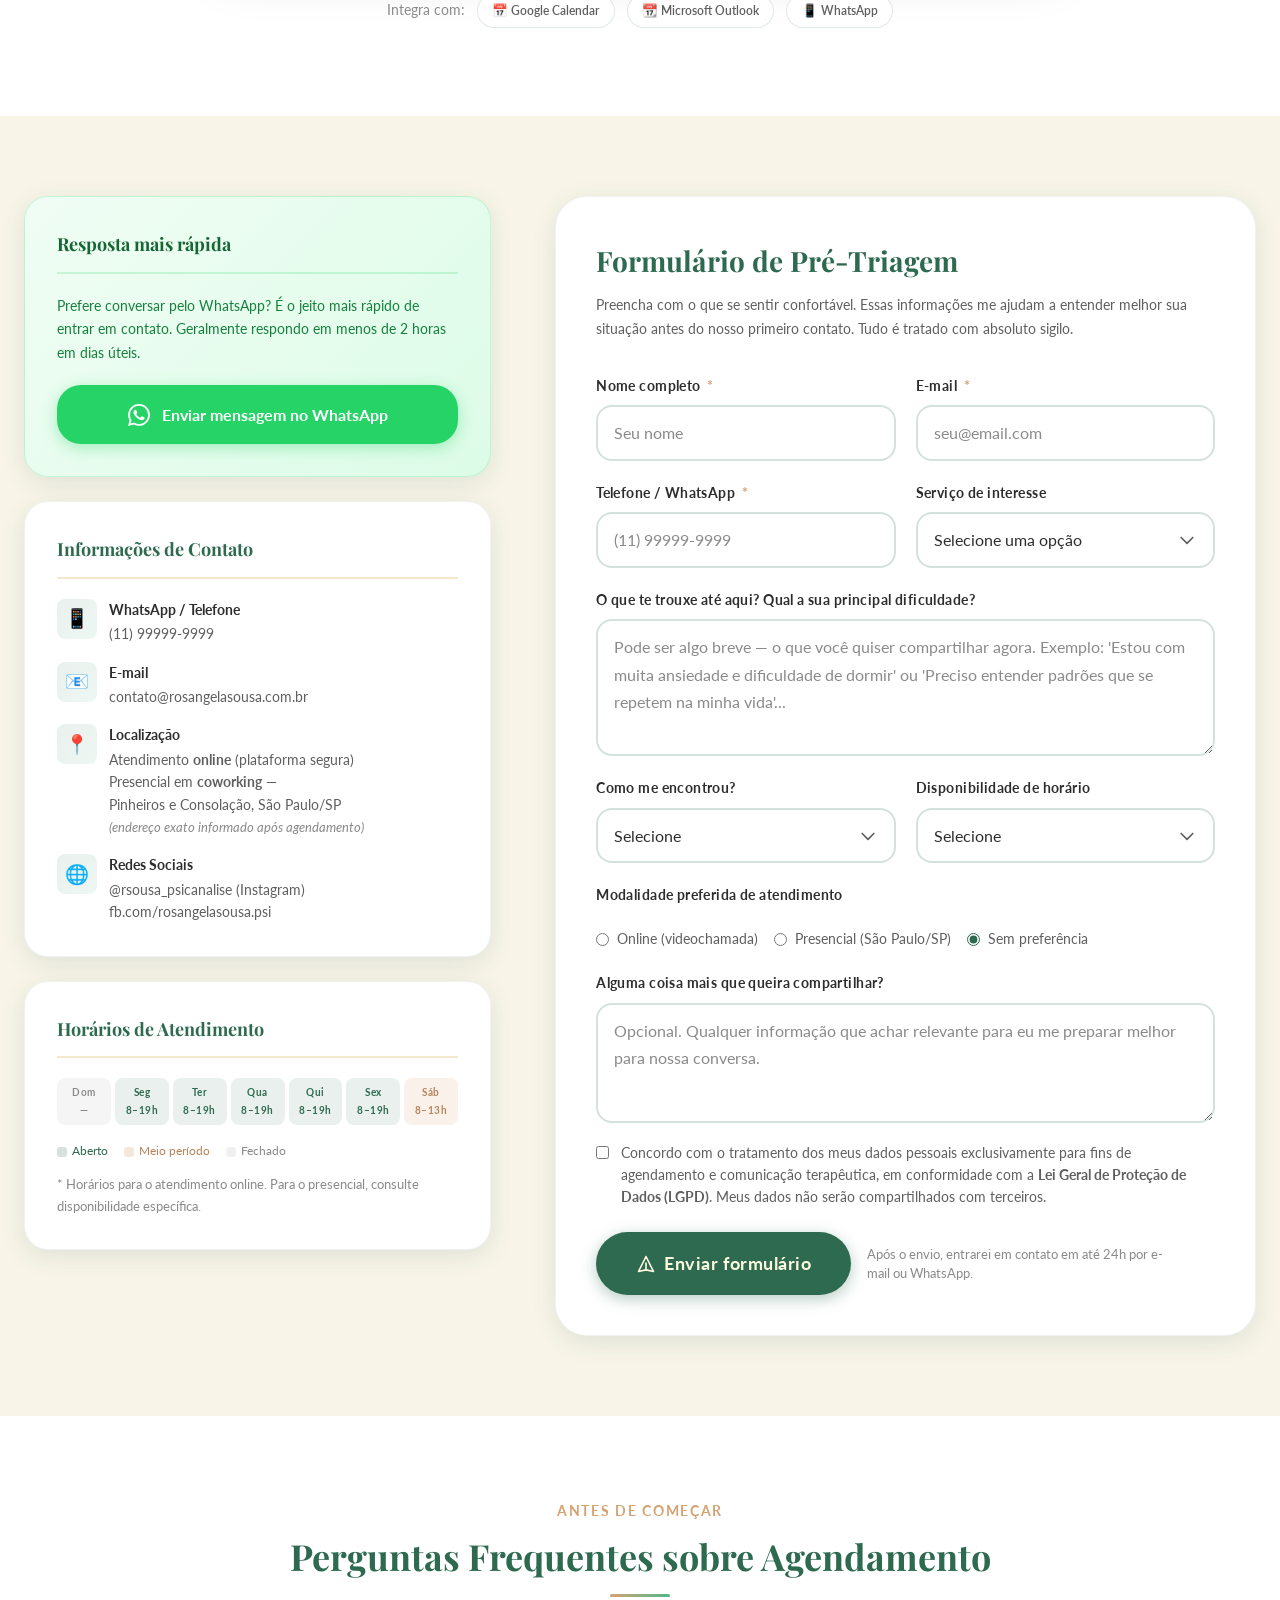
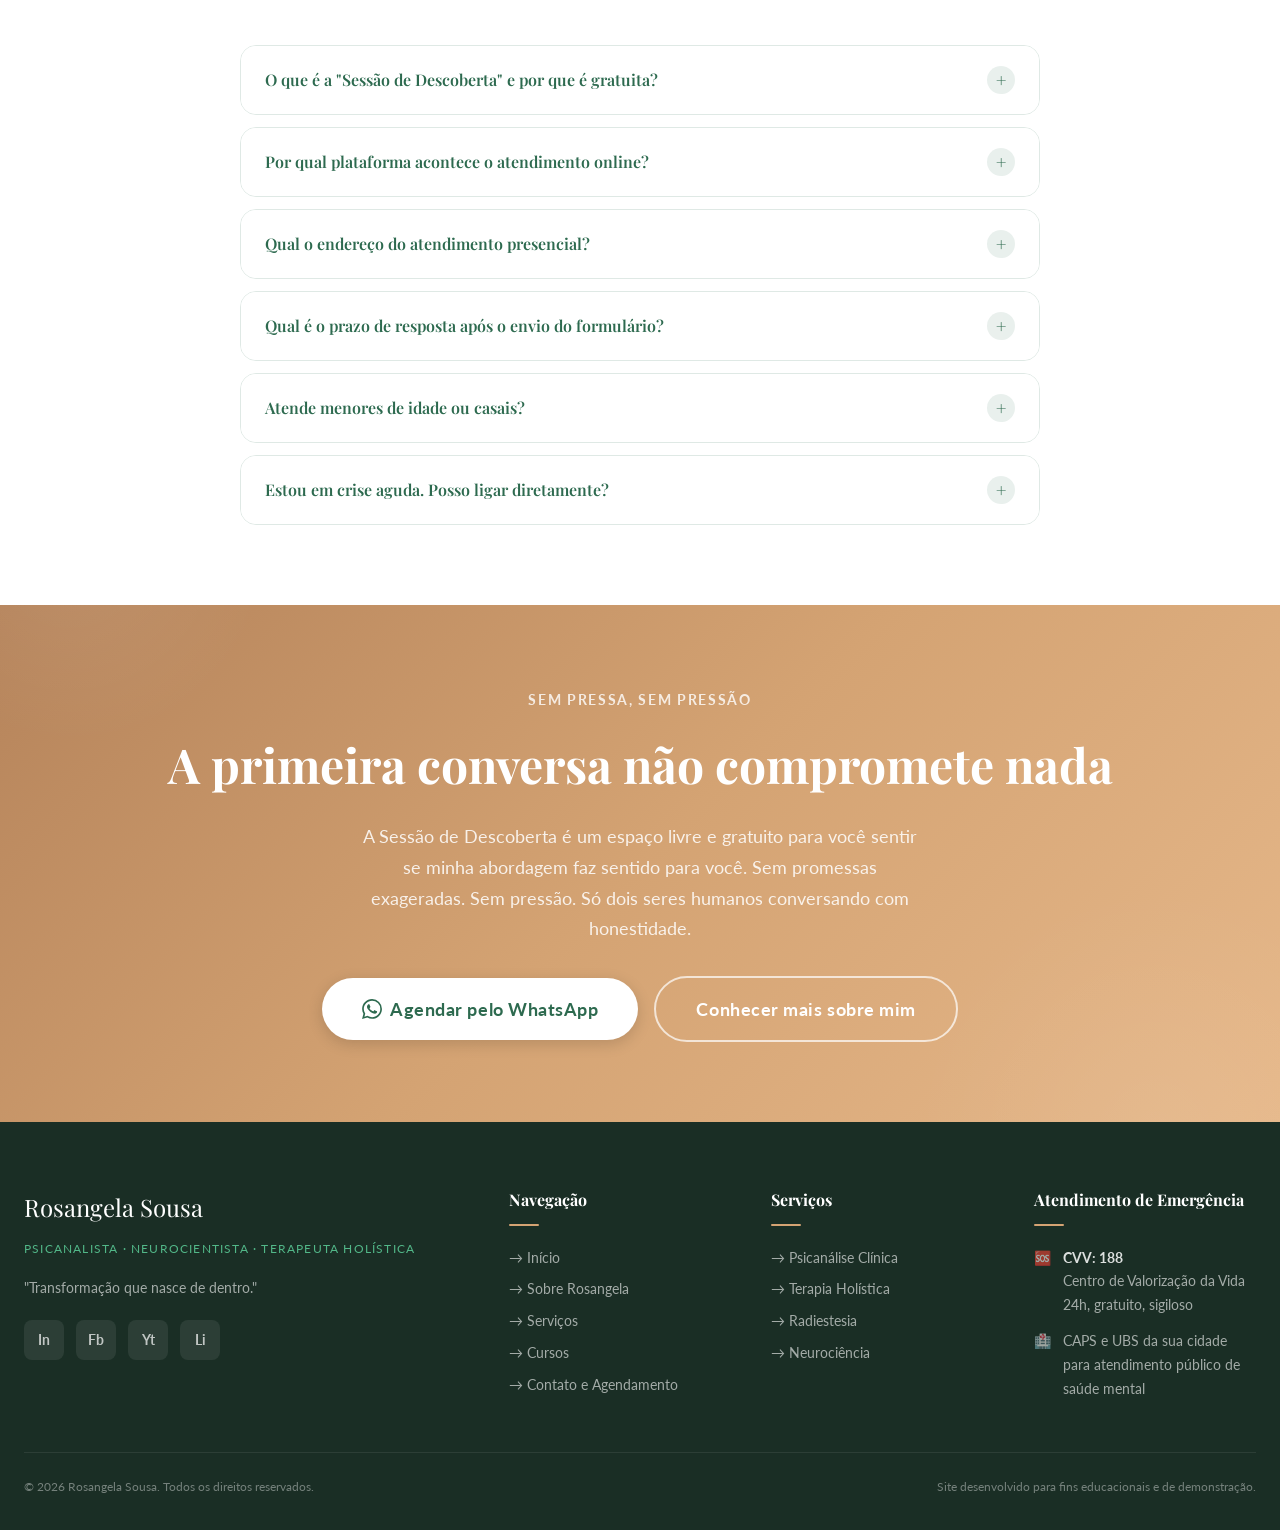
==== commit 995205c8: "fix: ajustes nos serviços e redes sociais do site Módulo 2 — Terapia Holística: - Remove: Aromaterap" ====
--- a/site/pages/contato.html
+++ b/site/pages/contato.html
@@ -1106,7 +1106,7 @@
             <div class="contact-icon" aria-hidden="true">🌐</div>
             <div class="contact-item-content">
               <p class="label">Redes Sociais</p>
-              <p class="value">@rosangelasousa.psi (Instagram)<br/>fb.com/rosangelasousa.psi</p>
+              <p class="value">@rsousa_psicanalise (Instagram)<br/>fb.com/rosangelasousa.psi</p>
             </div>
           </div>
         </div>
@@ -1517,7 +1517,7 @@
         <p class="logo-title">Psicanalista · Neurocientista · Terapeuta Holística</p>
         <p>"Transformação que nasce de dentro."</p>
         <div class="footer-social" aria-label="Redes sociais">
-          <a href="#" class="social-link" aria-label="Instagram">In</a>
+          <a href="https://www.instagram.com/rsousa_psicanalise" class="social-link" aria-label="Instagram">In</a>
           <a href="#" class="social-link" aria-label="Facebook">Fb</a>
           <a href="#" class="social-link" aria-label="YouTube">Yt</a>
           <a href="#" class="social-link" aria-label="LinkedIn">Li</a>
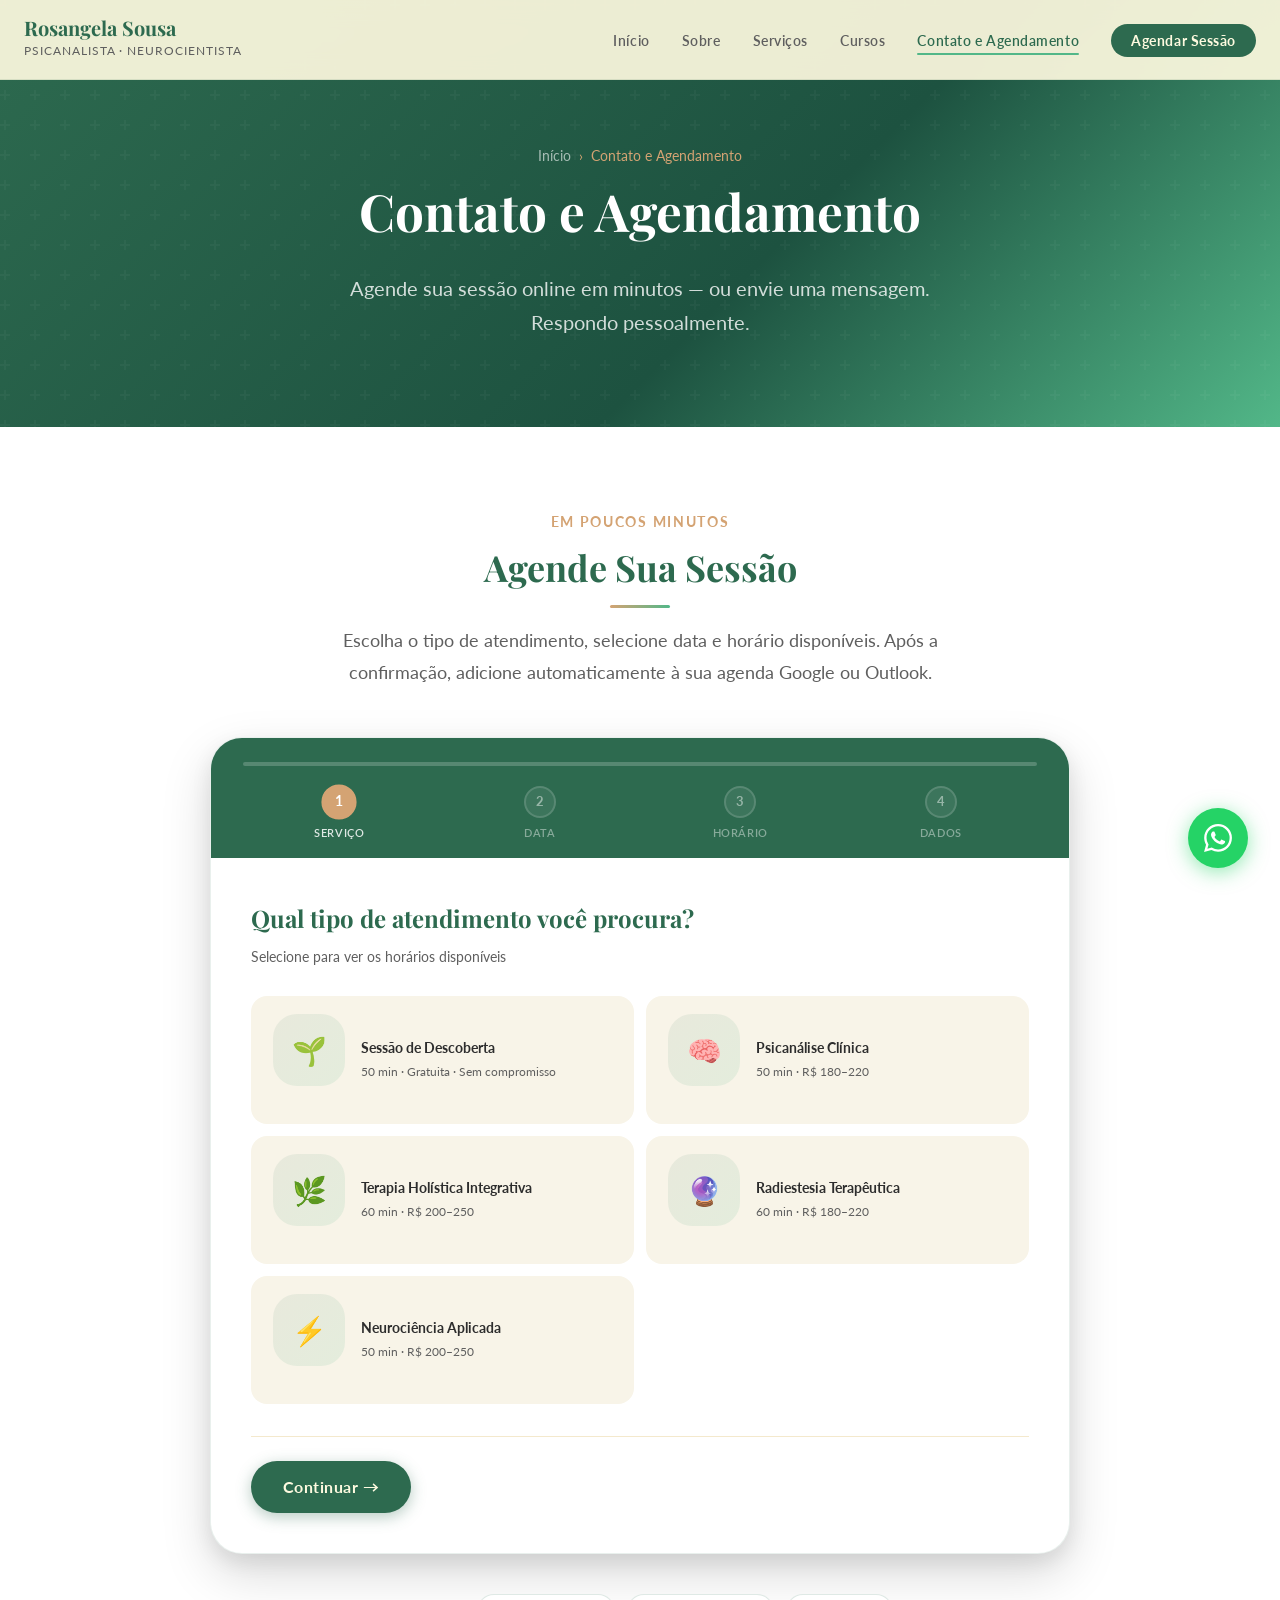
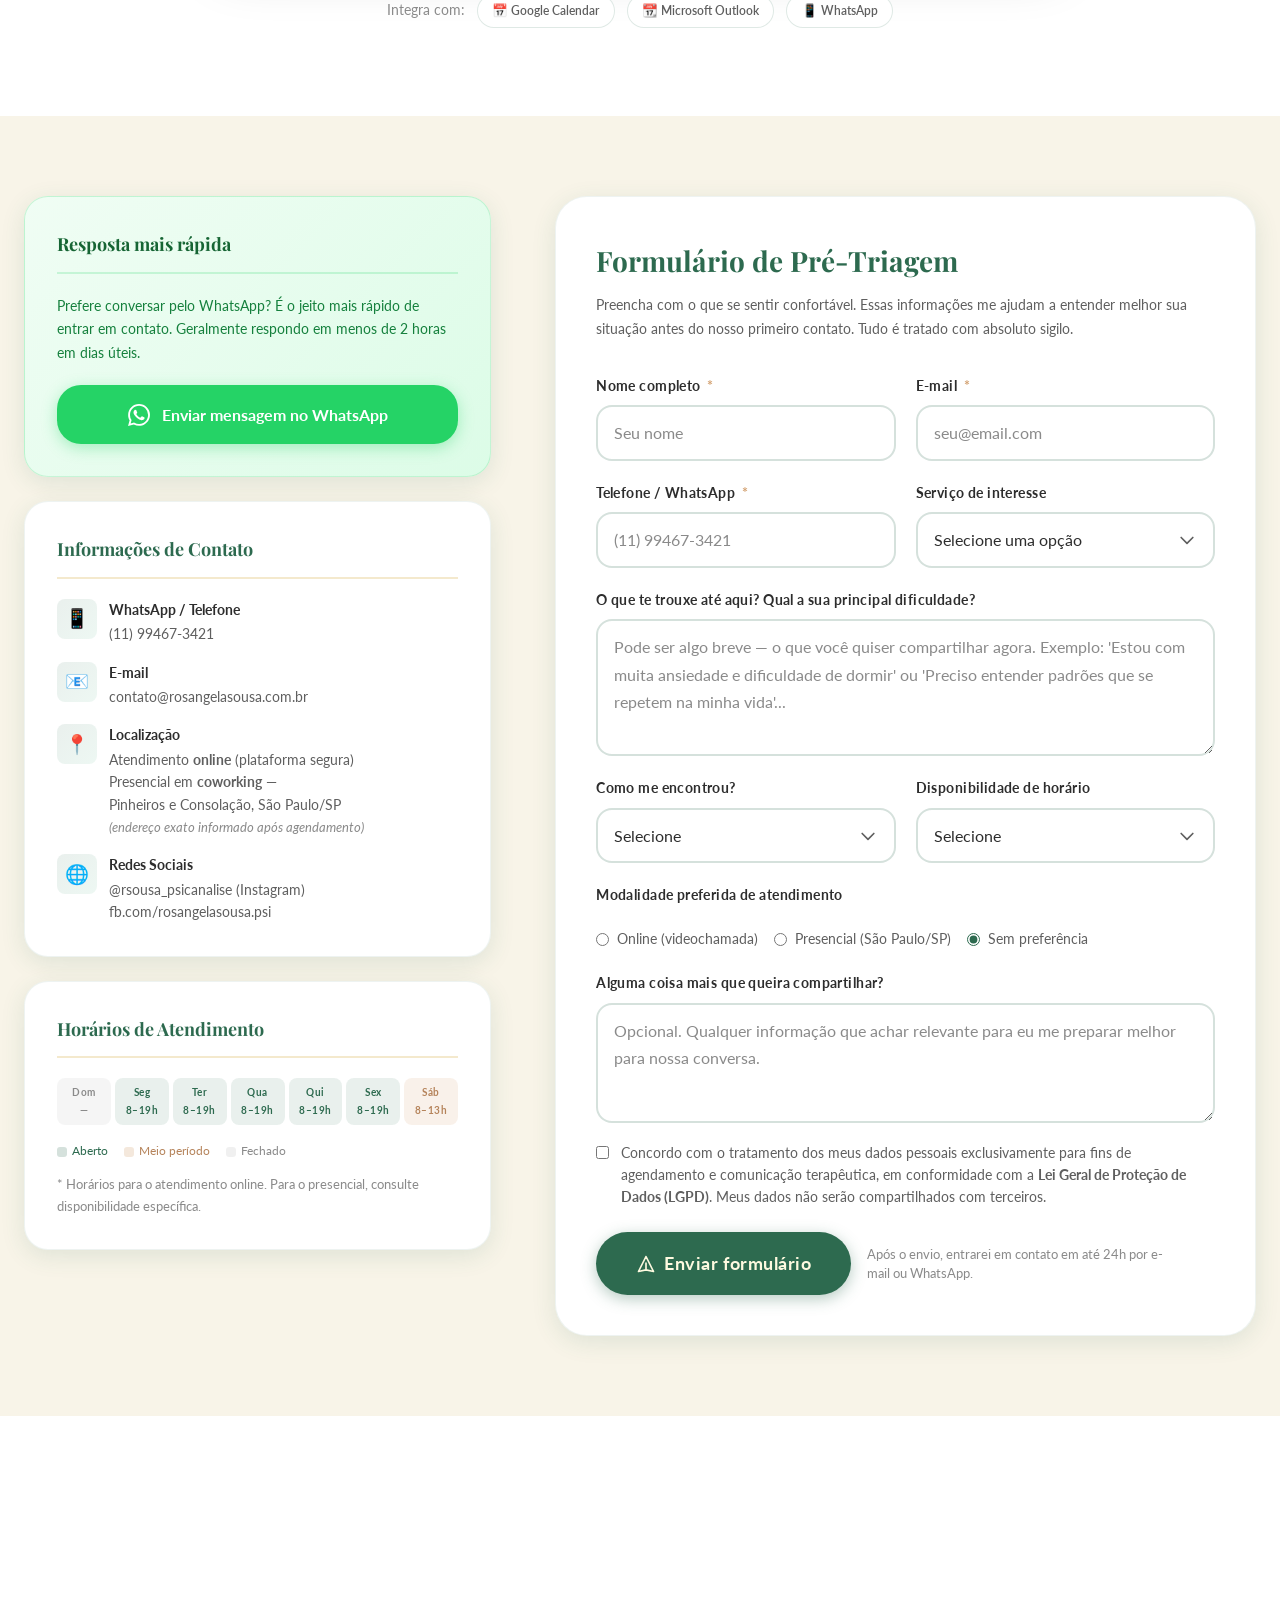
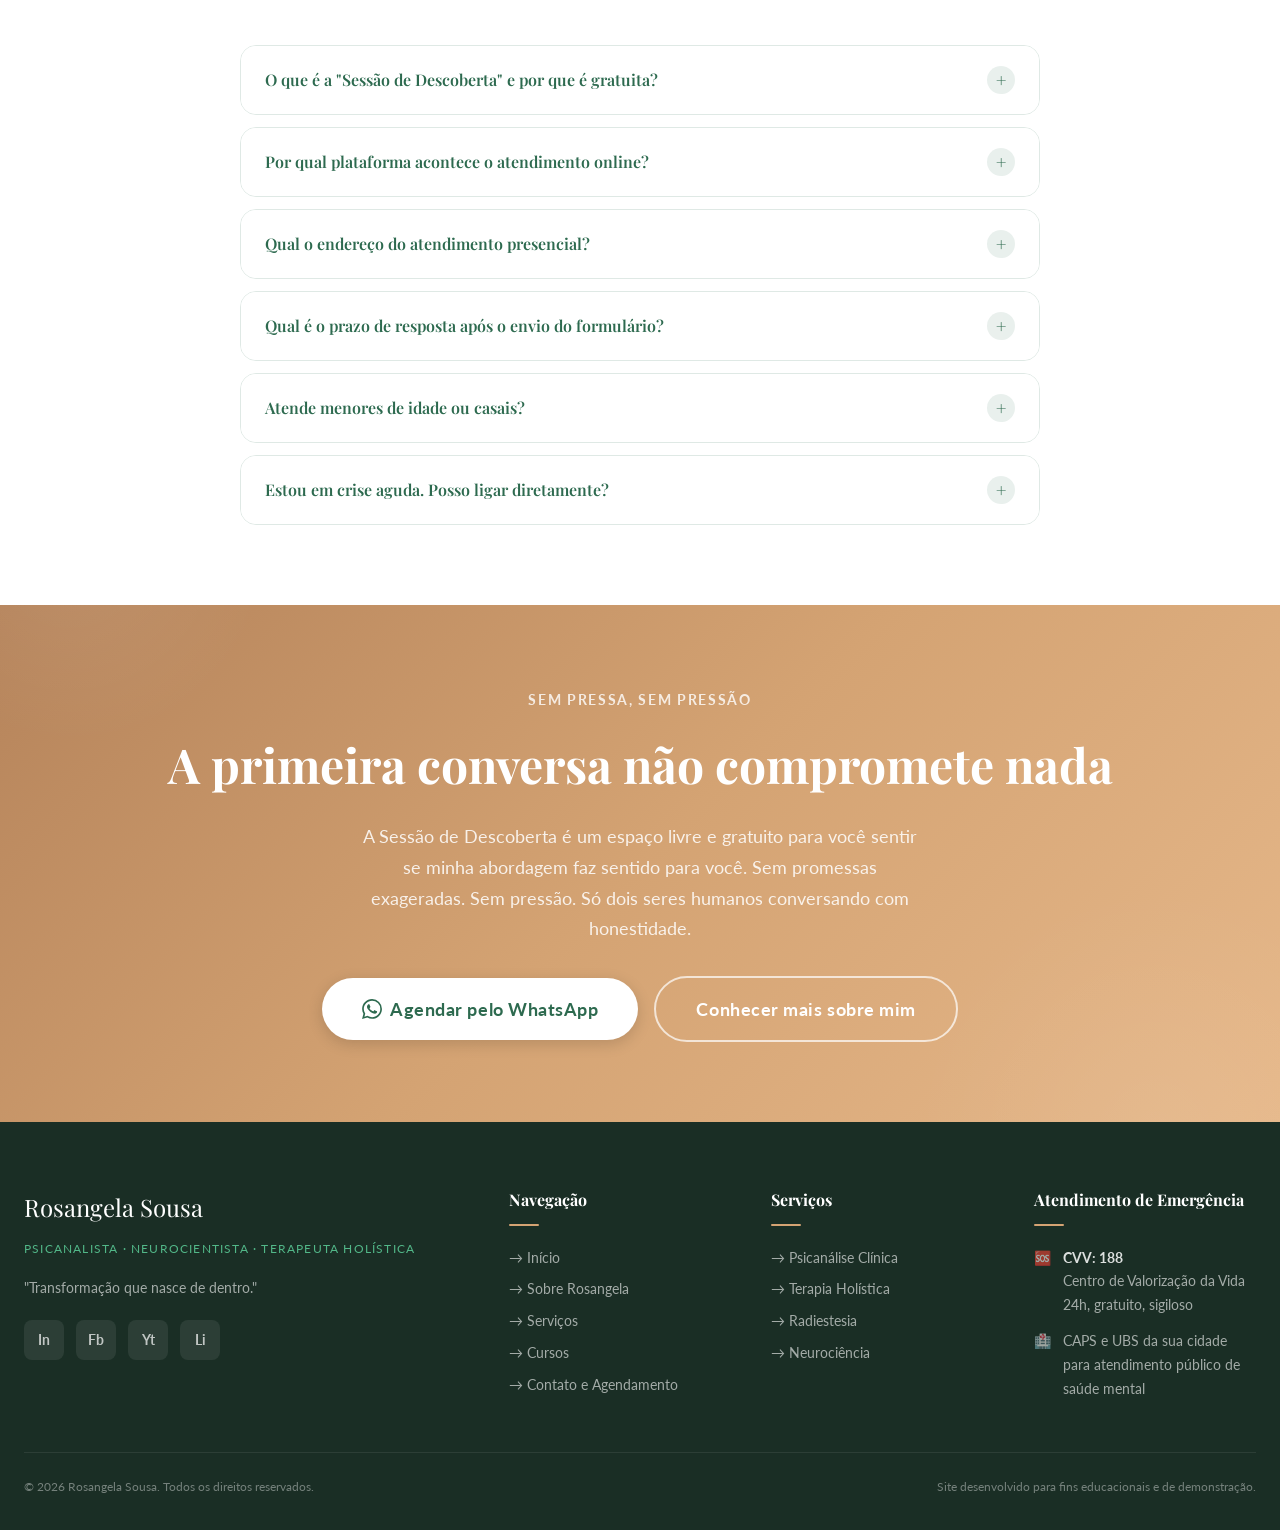
==== commit 0844724a: "fix: atualiza número de WhatsApp em todo o site Número atualizado de (11) 99999-9999 para (11) 99467" ====
--- a/site/pages/contato.html
+++ b/site/pages/contato.html
@@ -961,7 +961,7 @@
             </div>
             <div class="form-group">
               <label class="form-label" for="agendaTelefone">WhatsApp <span style="color:var(--color-terracotta)">*</span></label>
-              <input type="tel" id="agendaTelefone" class="form-input" placeholder="(11) 99999-9999" required autocomplete="tel" />
+              <input type="tel" id="agendaTelefone" class="form-input" placeholder="(11) 99467-3421" required autocomplete="tel" />
               <span class="form-error" role="alert">Informe um telefone com DDD.</span>
             </div>
             <div class="form-group">
@@ -1077,7 +1077,7 @@
             <div class="contact-icon" aria-hidden="true">📱</div>
             <div class="contact-item-content">
               <p class="label">WhatsApp / Telefone</p>
-              <p class="value">(11) 99999-9999</p>
+              <p class="value">(11) 99467-3421</p>
             </div>
           </div>
 
@@ -1209,7 +1209,7 @@
                   id="telefone"
                   name="telefone"
                   class="form-input"
-                  placeholder="(11) 99999-9999"
+                  placeholder="(11) 99467-3421"
                   required
                   autocomplete="tel"
                   aria-required="true"
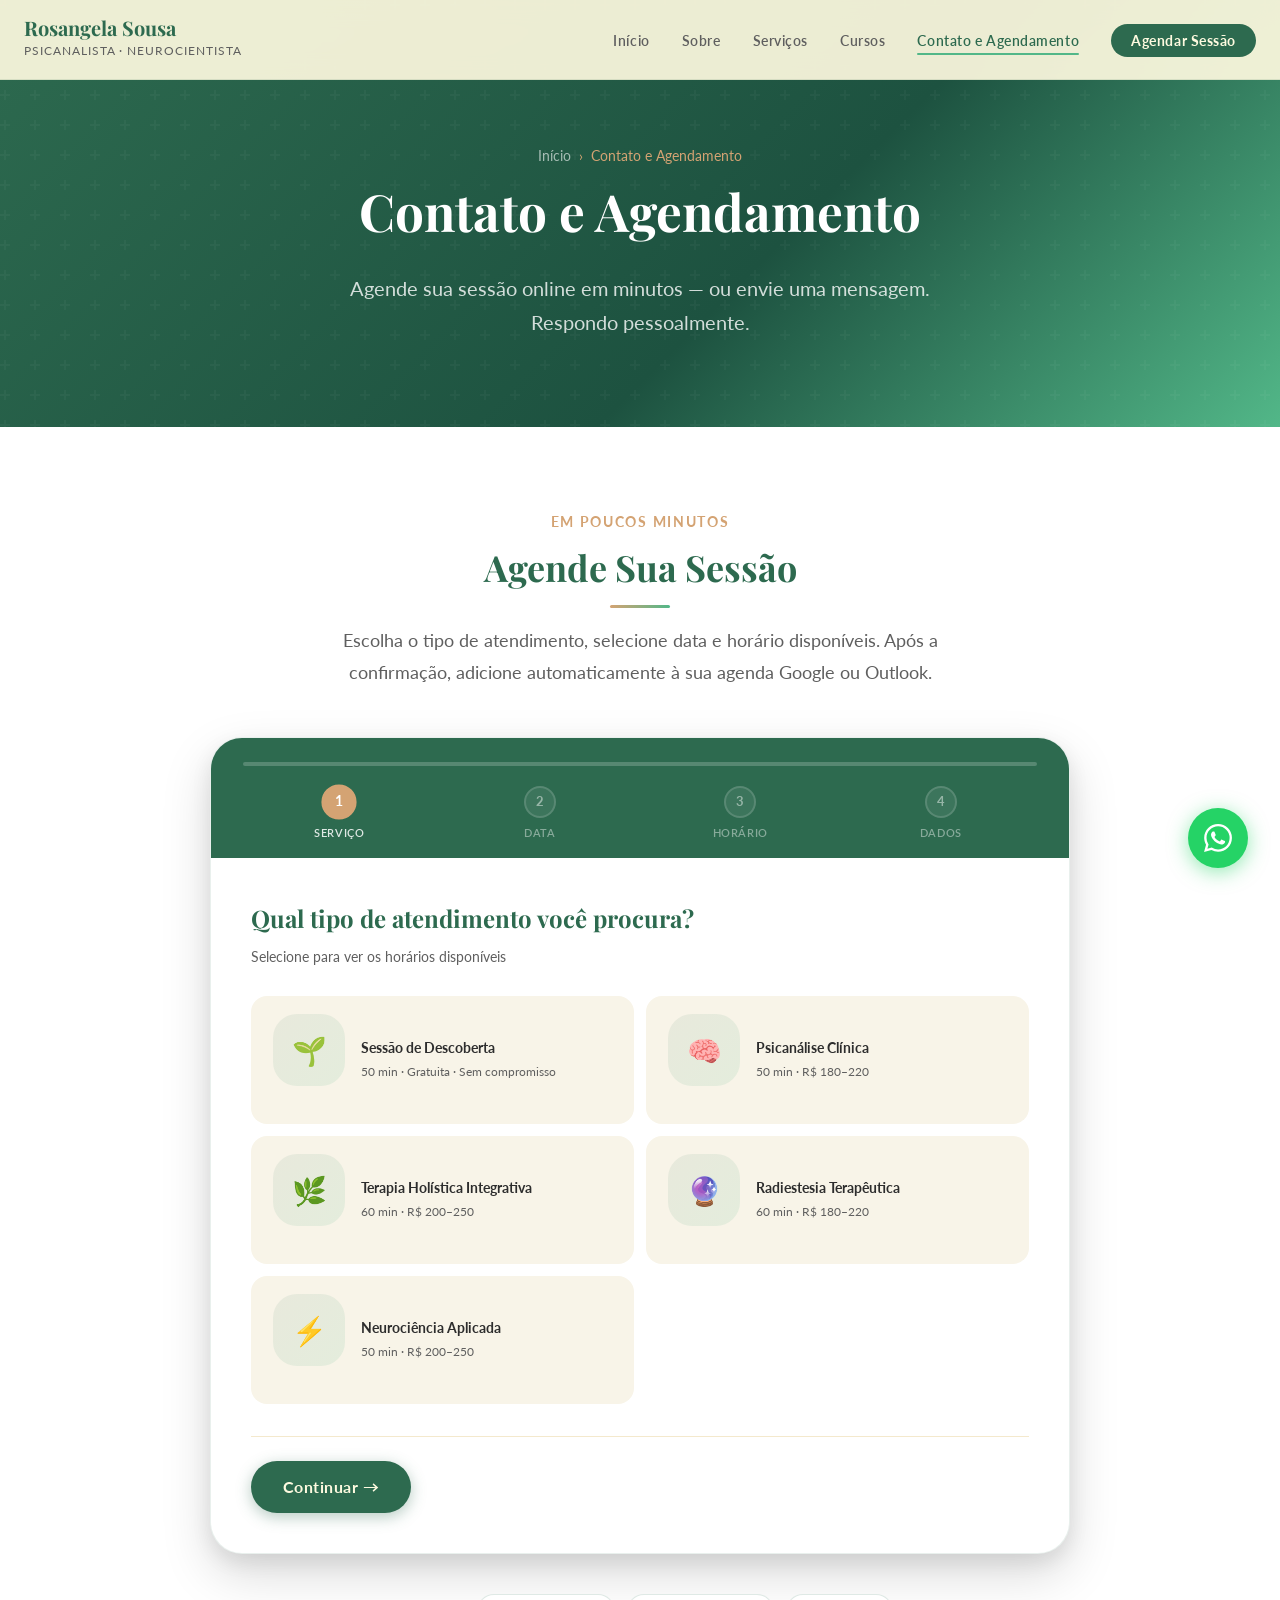
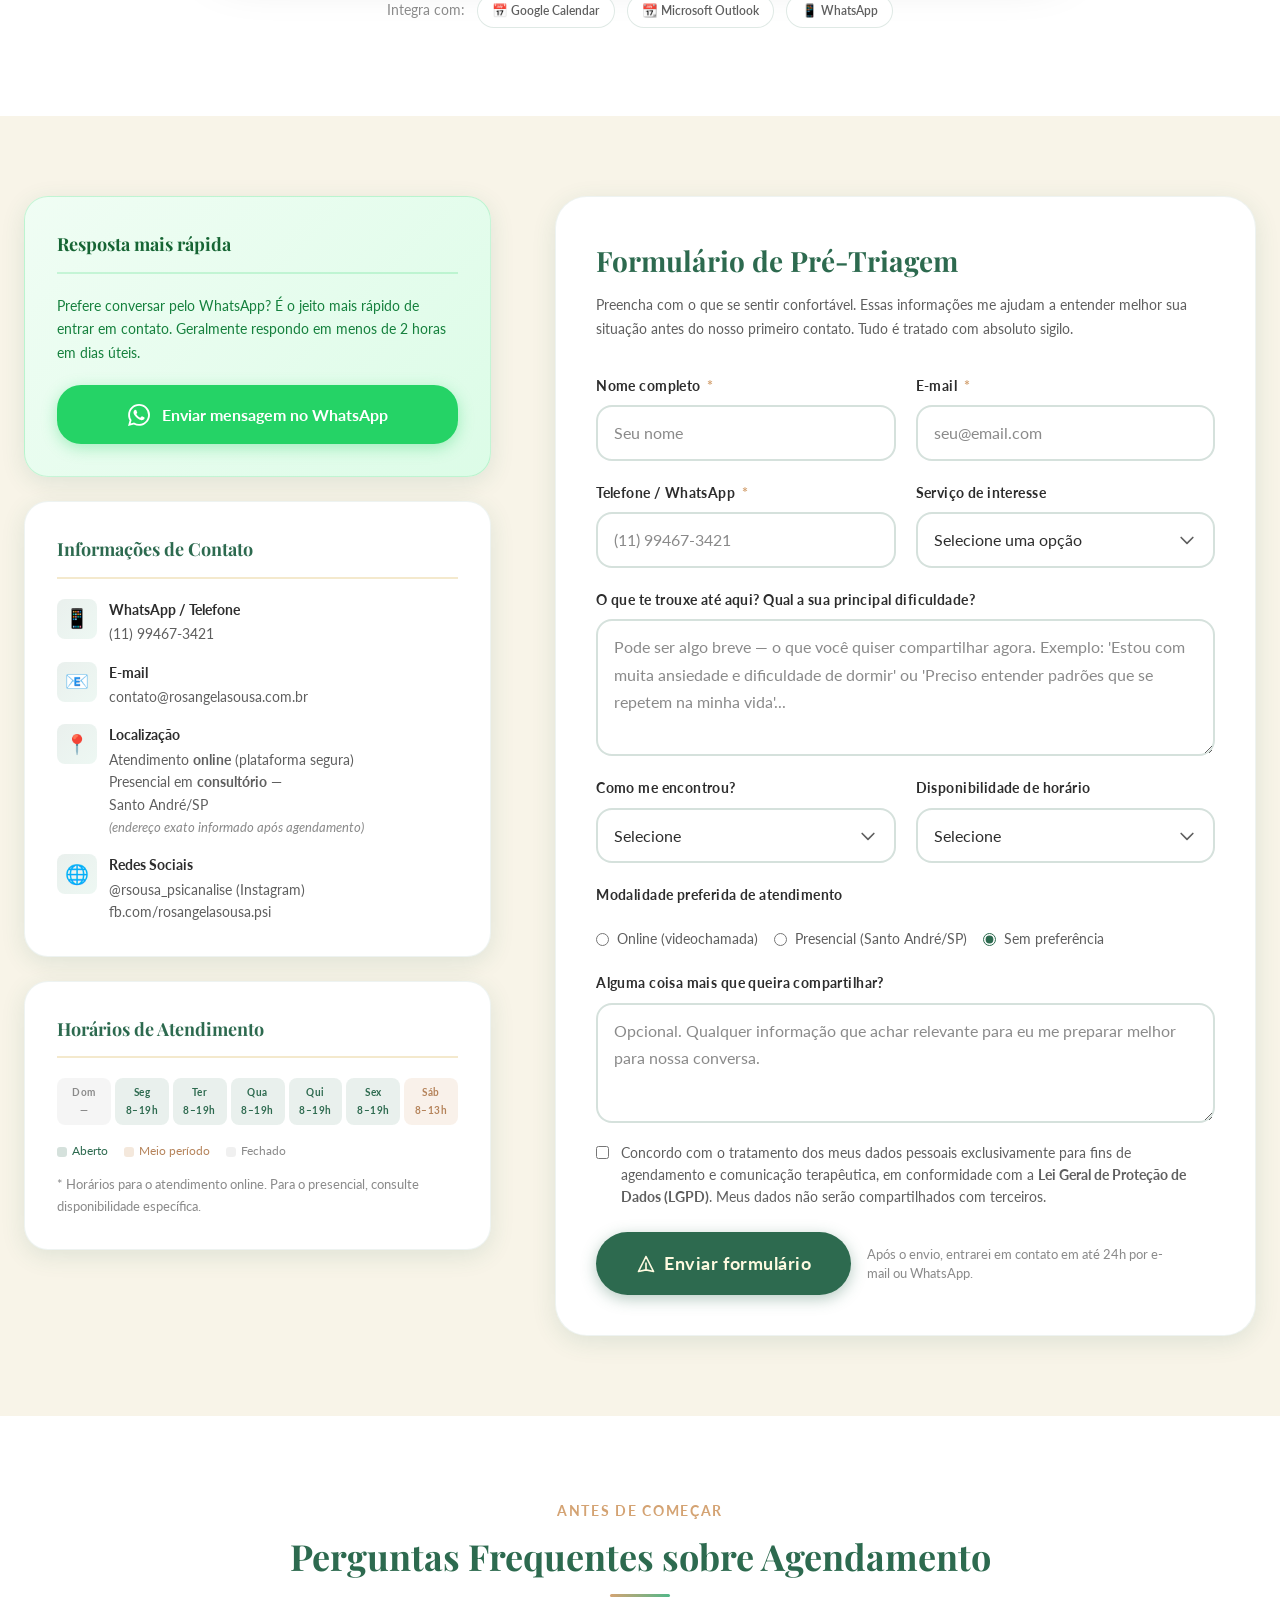
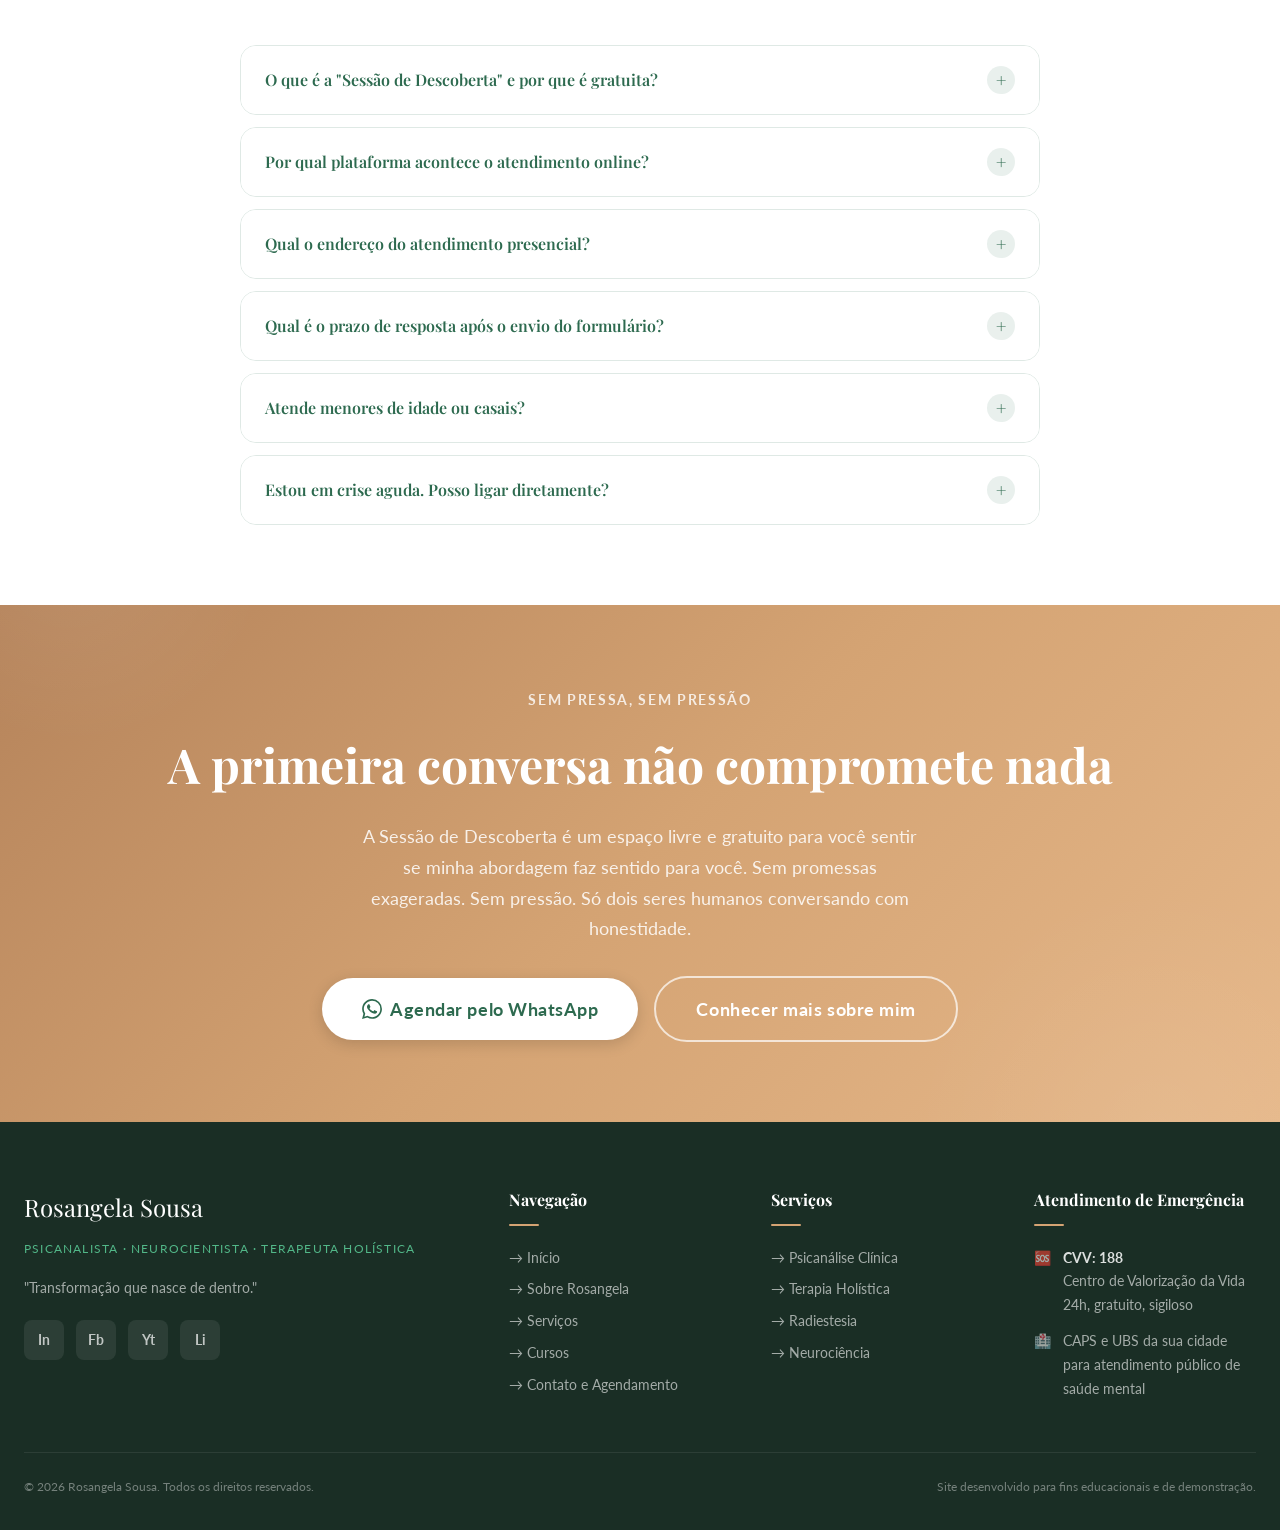
==== commit 9b7375a5: "Atualiza localização presencial de São Paulo para Santo André em todo o site Substitui todas as refe" ====
--- a/site/pages/contato.html
+++ b/site/pages/contato.html
@@ -969,7 +969,7 @@
               <select id="agendaModalidade" class="form-select" required>
                 <option value="" disabled selected>Selecione</option>
                 <option value="online">Online (videochamada)</option>
-                <option value="presencial">Presencial — São Paulo/SP</option>
+                <option value="presencial">Presencial — Santo André/SP</option>
               </select>
               <span class="form-error" role="alert">Selecione a modalidade.</span>
             </div>
@@ -1095,8 +1095,8 @@
               <p class="label">Localização</p>
               <p class="value">
                 Atendimento <strong>online</strong> (plataforma segura)<br/>
-                Presencial em <strong>coworking</strong> —<br/>
-                Pinheiros e Consolação, São Paulo/SP<br/>
+                Presencial em <strong>consultório</strong> —<br/>
+                Santo André/SP<br/>
                 <em style="font-size: 0.8rem; color: var(--color-text-light);">(endereço exato informado após agendamento)</em>
               </p>
             </div>
@@ -1293,7 +1293,7 @@
                   </label>
                   <label style="display: flex; align-items: center; gap: 0.5rem; cursor: pointer; font-size: 0.9rem; color: var(--color-text-secondary);">
                     <input type="radio" name="modalidade" value="presencial" style="accent-color: var(--color-emerald-dark);" />
-                    Presencial (São Paulo/SP)
+                    Presencial (Santo André/SP)
                   </label>
                   <label style="display: flex; align-items: center; gap: 0.5rem; cursor: pointer; font-size: 0.9rem; color: var(--color-text-secondary);">
                     <input type="radio" name="modalidade" value="sem preferência" style="accent-color: var(--color-emerald-dark);" checked />
@@ -1417,9 +1417,8 @@
         </button>
         <div class="faq-answer" role="region">
           <div class="faq-answer-inner">
-            Atendo em salas de coworking terapêutico em dois locais:
-            <strong>Pinheiros</strong> (próximo ao metrô Fradique Coutinho) e
-            <strong>Consolação</strong> (próximo ao metrô Consolação). O endereço exato
+            Atendo presencialmente em consultório em
+            <strong>Santo André/SP</strong>. O endereço exato
             é confirmado no e-mail de confirmação após o agendamento, por questão de
             privacidade e segurança.
           </div>
